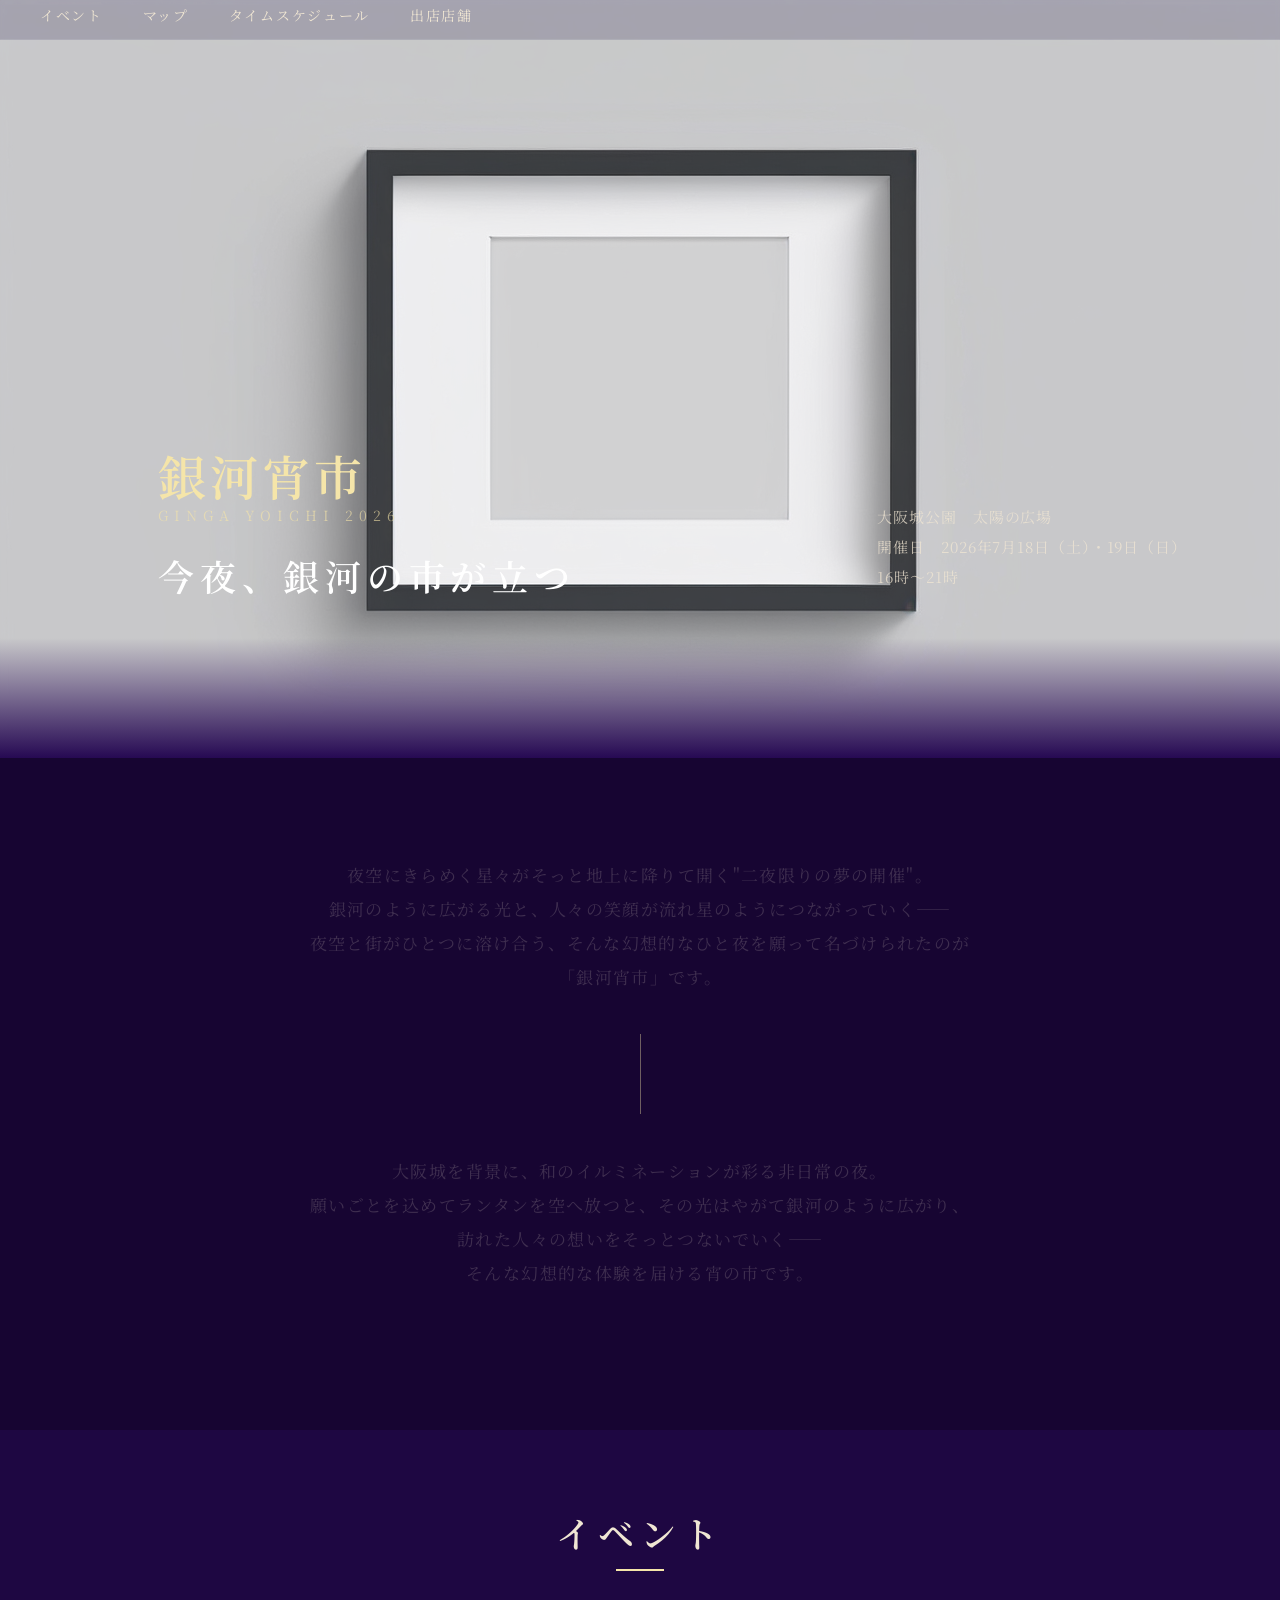
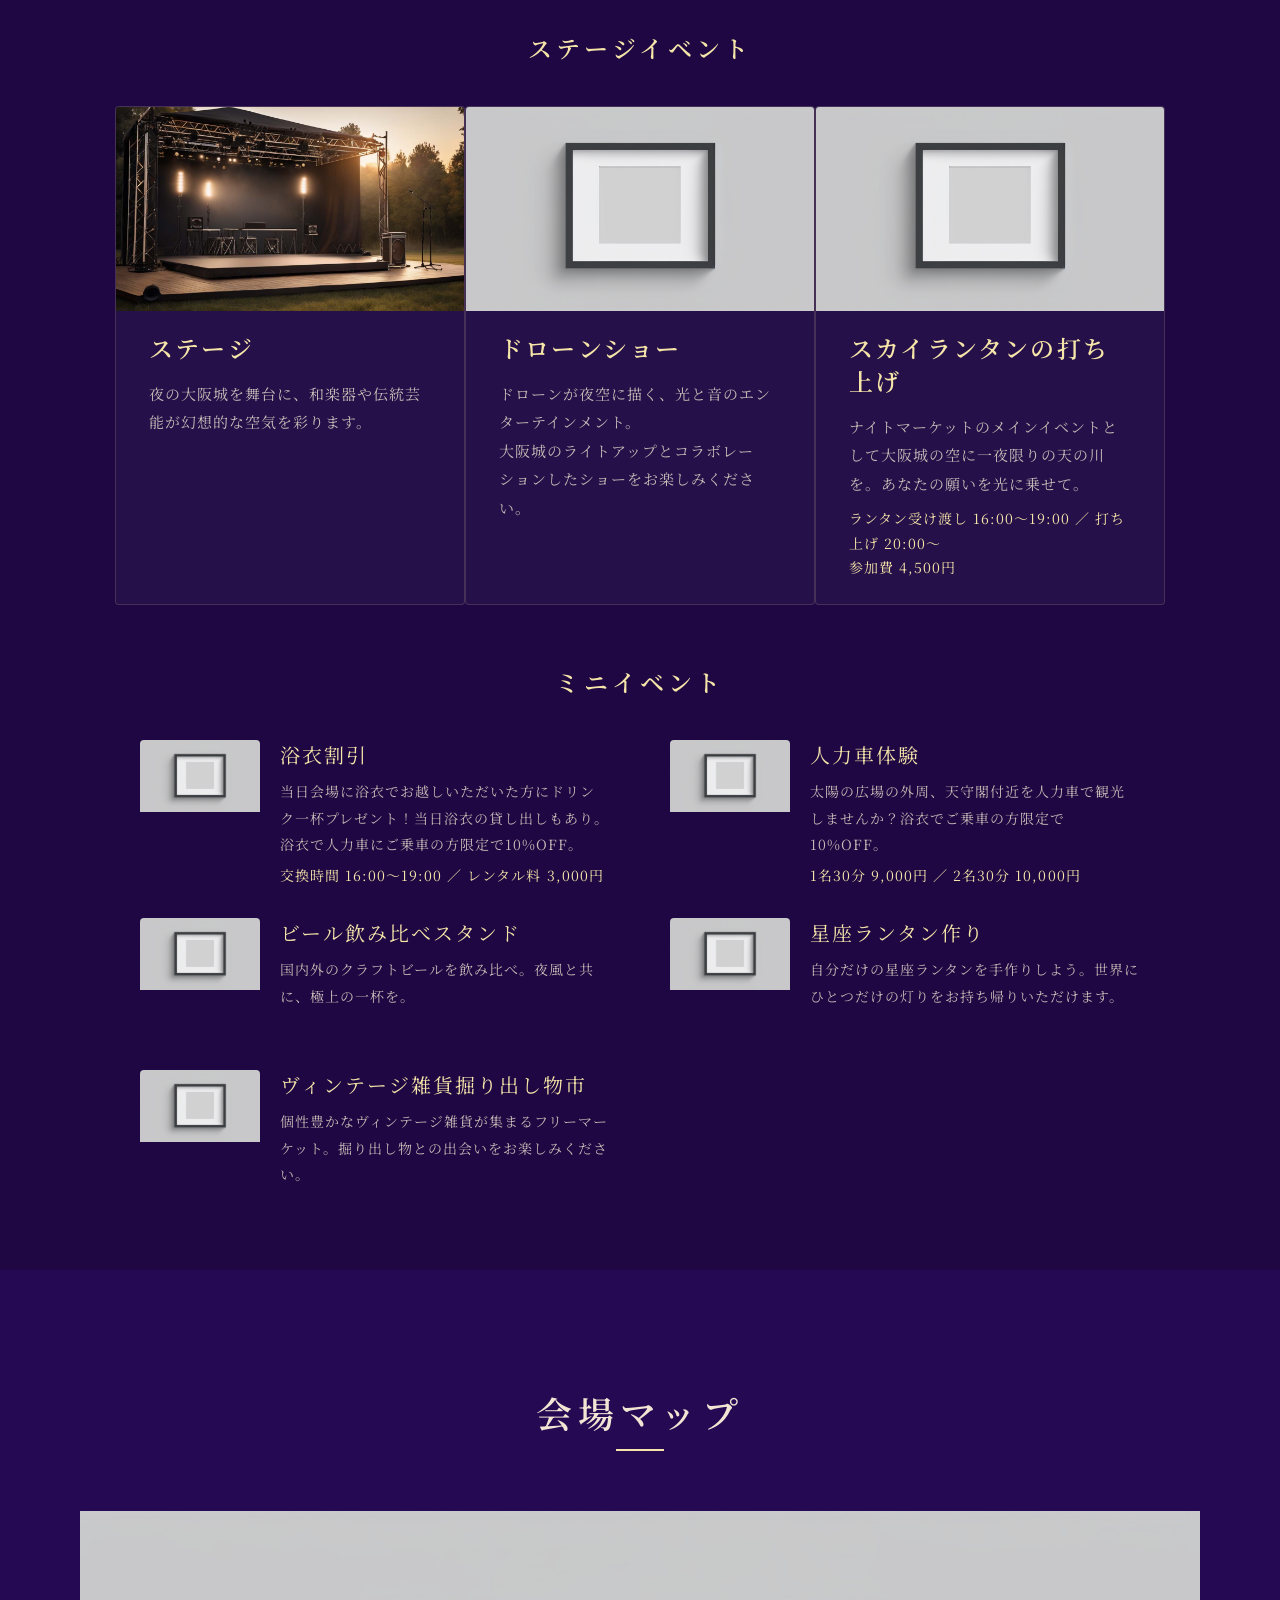
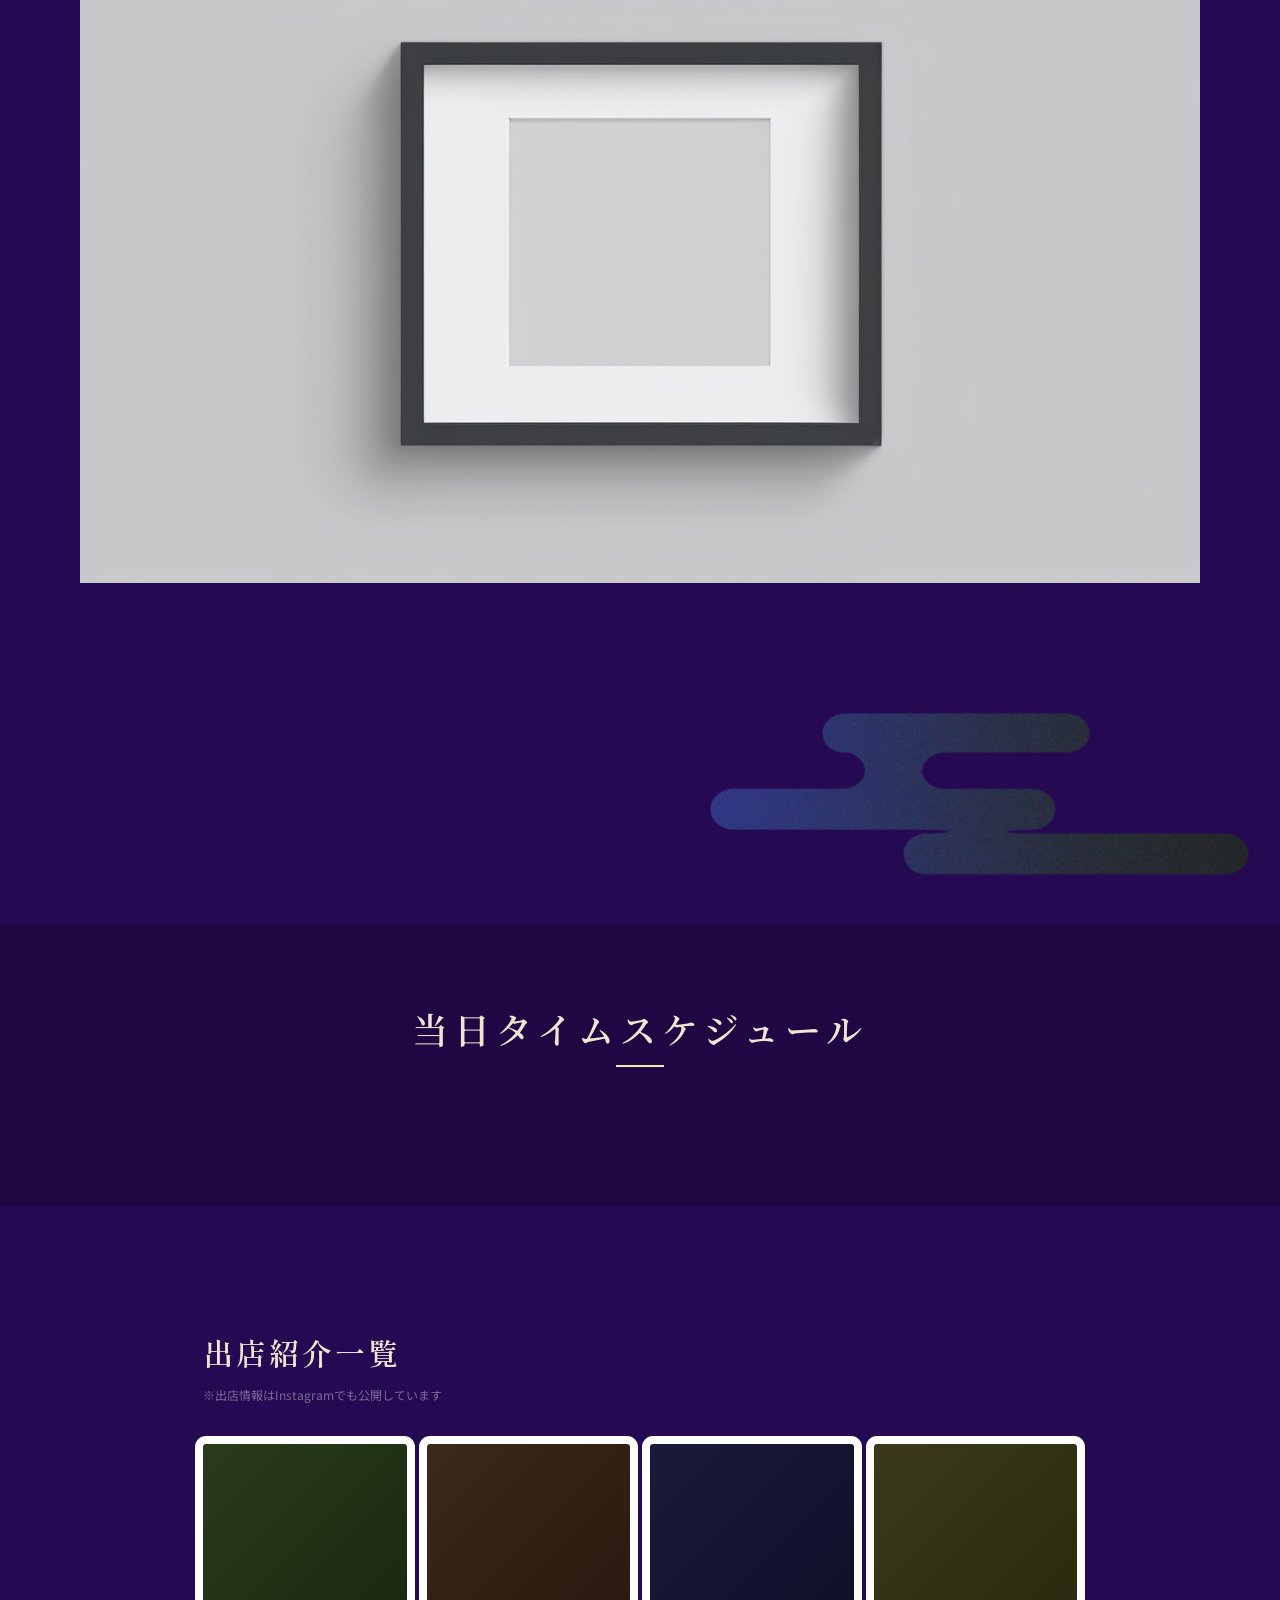
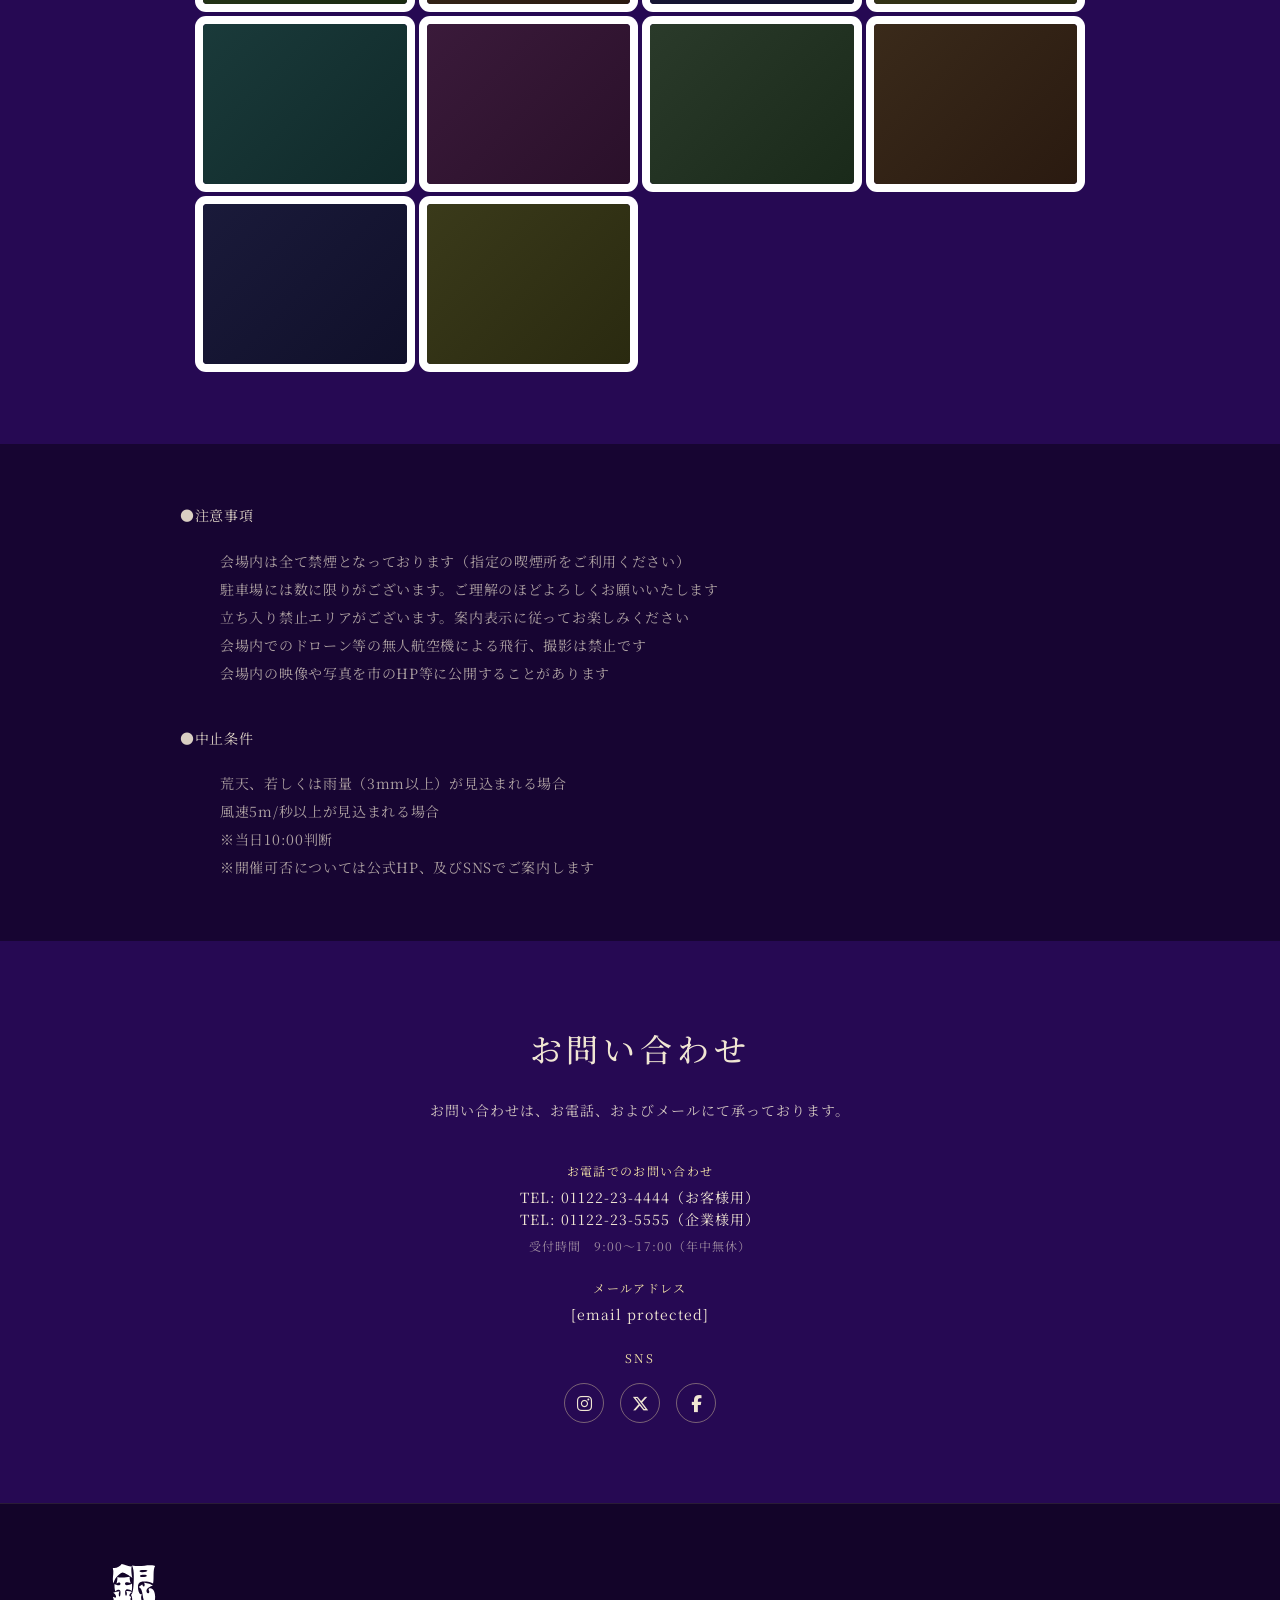
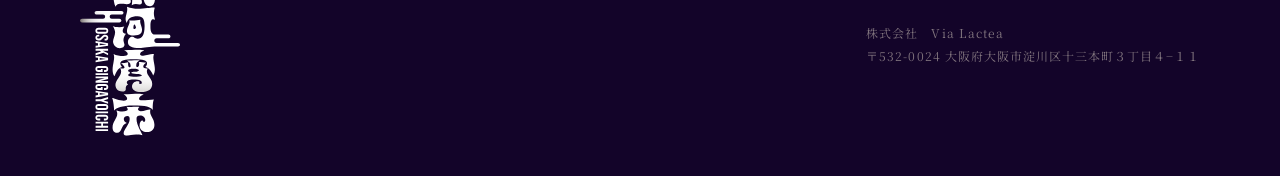
==== index.html @ 826a92a4 "first commit" ====
<!DOCTYPE html>
<html lang="ja">

<head>
  <meta charset="UTF-8">
  <meta name="viewport" content="width=device-width, initial-scale=1.0">
  <title>銀河宵市-OSAKA GINGAYOICHI-</title>

  <!-- OGP -->
  <meta property="og:title" content="銀河宵市-OSAKA GINGAYOICHI-">
  <meta property="og:type" content="website">
  <meta property="og:locale" content="ja_JP">

  <!-- Favicon -->
  <link rel="icon" href="TBD">

  <!-- Font Awesome -->
  <link rel="stylesheet" href="https://cdnjs.cloudflare.com/ajax/libs/font-awesome/6.5.0/css/all.min.css">

  <!-- Google Fonts -->
  <link rel="preconnect" href="https://fonts.googleapis.com">
  <link rel="preconnect" href="https://fonts.gstatic.com" crossorigin>
  <link
    href="https://fonts.googleapis.com/css2?family=Noto+Serif+JP:wght@400;500;600&family=Noto+Sans+JP:wght@400&family=Shippori+Mincho:wght@600&display=swap"
    rel="stylesheet">

  <link rel="stylesheet" href="style.css">
  <link rel="stylesheet" href="main.css">
  <script src="https://cdnjs.cloudflare.com/ajax/libs/gsap/3.12.5/gsap.min.js" defer></script>
  <script src="https://cdnjs.cloudflare.com/ajax/libs/gsap/3.12.5/ScrollTrigger.min.js" defer></script>
  <script src="script.js" defer></script>
</head>

<body>

  <!-- ======================================== -->
  <!-- Header -->
  <!-- ======================================== -->
  <header class="header" id="header">
    <nav class="header__nav">
      <ul class="header__nav-list">
        <li class="header__nav-item"><a href="#events" class="header__nav-link">イベント</a></li>
        <li class="header__nav-item"><a href="#map" class="header__nav-link">マップ</a></li>
        <li class="header__nav-item"><a href="#schedule" class="header__nav-link">タイムスケジュール</a></li>
        <li class="header__nav-item"><a href="#shops" class="header__nav-link">出店店舗</a></li>
      </ul>
    </nav>
  </header>

  <!-- ======================================== -->
  <!-- Hero -->
  <!-- ======================================== -->
  <section class="hero">
    <div class="hero__bg">
      <img src="img/no-image_img.png" alt="">
    </div>
    <div class="hero__stars" id="stars"></div>

    <div class="hero__text">
      <div class="hero__title-ja">銀河宵市</div>
      <div class="hero__title-en">GINGA YOICHI 2026</div>
      <p class="hero__catch text-heading">今夜、銀河の市が立つ</p>
    </div>

    <div class="hero__meta">
      <p>大阪城公園　太陽の広場</p>
      <p>開催日　2026年7月18日（土）・19日（日）</p>
      <p>16時〜21時</p>
    </div>

    <div class="hero__gradient"></div>
  </section>

  <!-- ======================================== -->
  <!-- About -->
  <!-- ======================================== -->
  <section class="about" id="about">
    <video class="about__video" autoplay muted loop playsinline>
      <source src="./gingayoichi.SDR.1080p.mp4" type="video/mp4">
    </video>
    <div class="about__overlay"></div>
    <div class="about__inner">
      <p class="about__text">
        <span class="about__line">夜空にきらめく星々がそっと地上に降りて開く"二夜限りの夢の開催"。</span>
        <span class="about__line">銀河のように広がる光と、人々の笑顔が流れ星のようにつながっていく――</span>
        <span class="about__line">夜空と街がひとつに溶け合う、そんな幻想的なひと夜を願って名づけられたのが</span>
        <span class="about__line">「銀河宵市」です。</span>
      </p>
      <span class="about__divider"></span>
      <p class="about__text">
        <span class="about__line">大阪城を背景に、和のイルミネーションが彩る非日常の夜。</span>
        <span class="about__line">願いごとを込めてランタンを空へ放つと、その光はやがて銀河のように広がり、</span>
        <span class="about__line">訪れた人々の想いをそっとつないでいく――</span>
        <span class="about__line">そんな幻想的な体験を届ける宵の市です。</span>
      </p>
    </div>
  </section>

  <!-- ======================================== -->
  <!-- Events -->
  <!-- ======================================== -->
  <section class="events" id="events">
    <div class="events__inner">
      <div class="section-header">
        <span class="section-header__title text-heading">イベント</span>
        <span class="section-header__bar"></span>
      </div>

      <p class="events__stage-label text-subheading">ステージイベント</p>
      <div class="events__stage-cards">

        <a href="event-detail.html" class="stage-card">
          <div class="stage-card__img stage-card__img--stage">
            <img src="img/stage.jpg" alt="">
          </div>
          <div class="stage-card__body">
            <p class="stage-card__title text-subheading">ステージ</p>
            <p class="stage-card__desc">夜の大阪城を舞台に、和楽器や伝統芸能が幻想的な空気を彩ります。</p>
          </div>
        </a>

        <a href="event-detail.html" class="stage-card">
          <div class="stage-card__img stage-card__img--drone">
            <img src="img/no-image_img.png" alt="">
          </div>
          <div class="stage-card__body">
            <p class="stage-card__title text-subheading">ドローンショー</p>
            <p class="stage-card__desc">ドローンが夜空に描く、光と音のエンターテインメント。<br>大阪城のライトアップとコラボレーションしたショーをお楽しみください。</p>
          </div>
        </a>

        <a href="event-detail.html" class="stage-card">
          <div class="stage-card__img stage-card__img--lantern">
            <img src="img/no-image_img.png" alt="">
          </div>
          <div class="stage-card__body">
            <p class="stage-card__title text-subheading">スカイランタンの打ち上げ</p>
            <p class="stage-card__desc">ナイトマーケットのメインイベントとして大阪城の空に一夜限りの天の川を。あなたの願いを光に乗せて。</p>
            <p class="stage-card__meta text-small">ランタン受け渡し 16:00〜19:00 ／ 打ち上げ 20:00〜<br>参加費 4,500円</p>
          </div>
        </a>

      </div>

      <p class="events__mini-label text-subheading">ミニイベント</p>
      <div class="events__mini-list">

        <a href="event-detail.html" class="mini-event">
          <div class="mini-event__img">
            <img src="img/no-image_img.png" alt="">
          </div>
          <div class="mini-event__body">
            <p class="mini-event__title">浴衣割引</p>
            <p class="mini-event__desc text-small">当日会場に浴衣でお越しいただいた方にドリンク一杯プレゼント！当日浴衣の貸し出しもあり。浴衣で人力車にご乗車の方限定で10%OFF。</p>
            <p class="mini-event__meta text-small">交換時間 16:00〜19:00 ／ レンタル料 3,000円</p>
          </div>
        </a>

        <a href="event-detail.html" class="mini-event">
          <div class="mini-event__img">
            <img src="img/no-image_img.png" alt="">
          </div>
          <div class="mini-event__body">
            <p class="mini-event__title">人力車体験</p>
            <p class="mini-event__desc text-small">太陽の広場の外周、天守閣付近を人力車で観光しませんか？浴衣でご乗車の方限定で10%OFF。</p>
            <p class="mini-event__meta text-small">1名30分 9,000円 ／ 2名30分 10,000円</p>
          </div>
        </a>

        <a href="event-detail.html" class="mini-event">
          <div class="mini-event__img">
            <img src="img/no-image_img.png" alt="">
          </div>
          <div class="mini-event__body">
            <p class="mini-event__title">ビール飲み比べスタンド</p>
            <p class="mini-event__desc text-small">国内外のクラフトビールを飲み比べ。夜風と共に、極上の一杯を。</p>
          </div>
        </a>

        <a href="event-detail.html" class="mini-event">
          <div class="mini-event__img">
            <img src="img/no-image_img.png" alt="">
          </div>
          <div class="mini-event__body">
            <p class="mini-event__title">星座ランタン作り</p>
            <p class="mini-event__desc text-small">自分だけの星座ランタンを手作りしよう。世界にひとつだけの灯りをお持ち帰りいただけます。</p>
          </div>
        </a>

        <a href="event-detail.html" class="mini-event">
          <div class="mini-event__img">
            <img src="img/no-image_img.png" alt="">
          </div>
          <div class="mini-event__body">
            <p class="mini-event__title">ヴィンテージ雑貨掘り出し物市</p>
            <p class="mini-event__desc text-small">個性豊かなヴィンテージ雑貨が集まるフリーマーケット。掘り出し物との出会いをお楽しみください。</p>
          </div>
        </a>

      </div>
    </div>
  </section>

  <!-- ======================================== -->
  <!-- Divider: before Map (slide from left) -->
  <!-- ======================================== -->
  <div class="section-divider section-divider--left" aria-hidden="true">
    <img src="svg/cloud.svg" alt="" class="section-divider__img">
  </div>

  <!-- ======================================== -->
  <!-- Map -->
  <!-- ======================================== -->
  <section class="map" id="map">
    <div class="map__inner">
      <div class="section-header">
        <span class="section-header__title text-heading">会場マップ</span>
        <span class="section-header__bar"></span>
      </div>
      <div class="map__img"></div>
      <img src="img/no-image_img.png" alt="">
    </div>
  </section>

  <!-- ======================================== -->
  <!-- Divider: before Schedule (slide from right) -->
  <!-- ======================================== -->
  <div class="section-divider section-divider--right" aria-hidden="true">
    <img src="svg/cloud2.svg" alt="" class="section-divider__img">
  </div>

  <!-- ======================================== -->
  <!-- Schedule -->
  <!-- ======================================== -->
  <section class="schedule" id="schedule">
    <div class="schedule__inner">
      <div class="section-header">
        <span class="section-header__title text-heading">当日タイムスケジュール</span>
        <span class="section-header__bar"></span>
      </div>
      <div class="schedule__img">
        <img src="svg/timescedule.svg" alt="">
      </div>
    </div>
  </section>

  <!-- ======================================== -->
  <!-- Divider: after Schedule (slide from left) -->
  <!-- ======================================== -->
  <div class="section-divider section-divider--left" aria-hidden="true">
    <img src="svg/cloud.svg" alt="" class="section-divider__img">
  </div>

  <!-- ======================================== -->
  <!-- Shops -->
  <!-- ======================================== -->
  <section class="shops" id="shops">
    <div class="shops__inner">
      <p class="shops__title">出店紹介一覧</p>
      <p class="shops__note text-caption">※出店情報はInstagramでも公開しています</p>

      <div class="shops__row">
        <div class="shop-item">
          <div class="shop-item__img shop-item__img--1"></div>
        </div>
        <div class="shop-item">
          <div class="shop-item__img shop-item__img--2"></div>
        </div>
        <div class="shop-item">
          <div class="shop-item__img shop-item__img--3"></div>
        </div>
        <div class="shop-item">
          <div class="shop-item__img shop-item__img--4"></div>
        </div>
      </div>
      <div class="shops__row">
        <div class="shop-item">
          <div class="shop-item__img shop-item__img--5"></div>
        </div>
        <div class="shop-item">
          <div class="shop-item__img shop-item__img--6"></div>
        </div>
        <div class="shop-item">
          <div class="shop-item__img shop-item__img--7"></div>
        </div>
        <div class="shop-item">
          <div class="shop-item__img shop-item__img--8"></div>
        </div>
      </div>
      <div class="shops__row shops__row--last">
        <div class="shop-item">
          <div class="shop-item__img shop-item__img--9"></div>
        </div>
        <div class="shop-item">
          <div class="shop-item__img shop-item__img--10"></div>
        </div>
        <div class="shop-item shop-item--empty"></div>
        <div class="shop-item shop-item--empty"></div>
      </div>
    </div>
  </section>

  <!-- ======================================== -->
  <!-- Notice -->
  <!-- ======================================== -->
  <section class="notice" id="notice">
    <div class="notice__inner">
      <div class="notice__block">
        <p class="notice__heading text-small">●注意事項</p>
        <ul class="notice__list">
          <li class="text-small">会場内は全て禁煙となっております（指定の喫煙所をご利用ください）</li>
          <li class="text-small">駐車場には数に限りがございます。ご理解のほどよろしくお願いいたします</li>
          <li class="text-small">立ち入り禁止エリアがございます。案内表示に従ってお楽しみください</li>
          <li class="text-small">会場内でのドローン等の無人航空機による飛行、撮影は禁止です</li>
          <li class="text-small">会場内の映像や写真を市のHP等に公開することがあります</li>
        </ul>
      </div>
      <div class="notice__block">
        <p class="notice__heading text-small">●中止条件</p>
        <ul class="notice__list">
          <li class="text-small">荒天、若しくは雨量（3mm以上）が見込まれる場合</li>
          <li class="text-small">風速5m/秒以上が見込まれる場合</li>
          <li class="text-small">※当日10:00判断</li>
          <li class="text-small">※開催可否については公式HP、及びSNSでご案内します</li>
        </ul>
      </div>
    </div>
  </section>

  <!-- ======================================== -->
  <!-- Contact -->
  <!-- ======================================== -->
  <section class="contact" id="contact">
    <div class="contact__inner">
      <p class="contact__title">お問い合わせ</p>
      <p class="contact__subtitle text-small">お問い合わせは、お電話、およびメールにて承っております。</p>

      <div class="contact__block">
        <span class="contact__label text-caption">お電話でのお問い合わせ</span>
        <p class="contact__value text-small">TEL: 01122-23-4444（お客様用）<br>TEL: 01122-23-5555（企業様用）</p>
        <p class="contact__note text-caption">受付時間　9:00〜17:00（年中無休）</p>
      </div>

      <div class="contact__block">
        <span class="contact__label text-caption">メールアドレス</span>
        <p class="contact__value text-small"><a href="/cdn-cgi/l/email-protection" class="__cf_email__" data-cfemail="3d54535b527d5a54535a5c4452545e555413574d">[email&#160;protected]</a></p>
      </div>

      <span class="contact__sns-label text-caption">SNS</span>
      <div class="contact__sns-icons">
        <a href="#" class="contact__sns-btn" aria-label="Instagram">
          <i class="fa-brands fa-instagram"></i>
        </a>
        <a href="#" class="contact__sns-btn" aria-label="X">
          <i class="fa-brands fa-x-twitter"></i>
        </a>
        <a href="#" class="contact__sns-btn" aria-label="Fasebook">
          <i class="fa-brands fa-facebook-f"></i>
        </a>
      </div>
    </div>
  </section>

  <!-- ======================================== -->
  <!-- Footer -->
  <!-- ======================================== -->
  <footer class="footer">
    <div class="footer__inner">
      <div class="footer__logo">
        <img src="svg/logo.svg" alt="銀河宵市">
      </div>
      <div class="footer__info">
        <p class="footer__address text-caption">株式会社　Via Lactea<br>〒532-0024 大阪府大阪市淀川区十三本町３丁目４−１１</p>
        <p class="footer_
---- style.css ----
/* ======================================== */
/* Reset */
/* ======================================== */

html {
  box-sizing: border-box;
}

*,
::before,
::after {
  box-sizing: inherit;
}


body,
h1,
h2,
h3,
p,
ul,
li,
dl,
dt,
dd {
  margin: 0;
}

ul {
  list-style: none;
}

a {
  text-decoration: none;
  color: inherit;
}

button {
  border: none;
  padding: 0;
  background: none;
  cursor: pointer;
  font-family: inherit;
  font-size: inherit;
}

img {
  max-width: 100%;
  height: auto;
  display: block;
}


/* ======================================== */
/* Variables */
/* ======================================== */

:root {
  /* フォントサイズ */
  --fs-hero: 36px;
  --fs-heading: 36px;
  --fs-subheading: 24px;
  --fs-body: 17px;
  --fs-small: 14px;
  --fs-caption: 12px;

  /* カラー */
  --color-primary: #260953;
  --color-secondary: #1A1040;
  --color-accent: #F5E5A9;
  --color-bg: #260953;
  --color-text: #F0E6D3;
  --color-surface-dark: #00000033;
  --color-surface-darker: #00000066;
  --color-surface-darkest: #00000080;
  --color-nav-bg: #1A104033;
  --color-card-bg: #ffffff0a;
  --color-gold-border: #F5E5A926;

  /* inner */
  --inner-max-width: 1200px;
  --inner-padding-pc: 40px;
  --inner-padding-sp: 20px;

  /* header */
  --header-height: 40px;

  /* z-index */
  --z-header: 100;
}


/* ======================================== */
/* Typography */
/* ======================================== */

.text-hero {
  font-size: var(--fs-hero);
  line-height: 1.2;
  font-weight: 700;
}

.text-heading {
  font-size: var(--fs-heading);
  line-height: 1.3;
  font-weight: 600;
}

.text-subheading {
  font-size: var(--fs-subheading);
  line-height: 1.45;
  font-weight: 600;
}

.text-small {
  font-size: var(--fs-small);
  line-height: 1.6;
  font-weight: 400;
}

.text-caption {
  font-size: var(--fs-caption);
  line-height: 1.5;
  font-weight: 400;
}


/* ======================================== */
/* Base */
/* ======================================== */

html {
  scroll-behavior: smooth;
}

body {
  font-size: var(--fs-body);
  line-height: 1.7;
  font-weight: 400;
  font-family: 'Noto Serif JP', serif;
  line-break: strict;
  background: var(--color-bg);
  color: var(--color-text);
  overflow-x: hidden;
}

[id] {
  scroll-margin-top: 80px;
}

.is-noimage::after {
  content: "NO IMAGE";
  position: absolute;
  inset: 0;
  display: flex;
  align-items: center;
  justify-content: center;
  font-size: var(--fs-caption);
  color: #F0E6D34d;
  letter-spacing: 2px;
}


/* ======================================== */
/* Section Common */
/* ======================================== */

/* セクションヘッダー */
.section-header {
  text-align: center;
  margin-bottom: 60px;
}

.section-header__title {
  display: block;
  color: var(--color-text);
  letter-spacing: 5.76px;
  margin-bottom: 12px;
}

.section-header__bar {
  display: block;
  width: 48px;
  height: 2px;
  background: var(--color-accent);
  margin-right: auto;
  margin-left: auto;
}


/* ======================================== */
/* Header */
/* ======================================== */

.header {
  position: fixed;
  top: 0;
  left: 0;
  right: 0;
  height: var(--header-height);
  background: var(--color-nav-bg);
  border-bottom: 1px solid #ffffff1a;
  backdrop-filter: blur(2px);
  z-index: var(--z-header);
}

/* ナビ */
.header__nav-list {
  display: flex;
  gap: 40px;
}

.header__nav-link {
  color: var(--color-text);
  font-size: var(--fs-small);
  letter-spacing: 1.68px;
  transition: opacity 0.2s;
}

.header__nav-link:hover {
  opacity: 0.7;
}


/* ======================================== */
/* Footer */
/* ======================================== */

.footer {
  background: var(--color-surface-darkest);
  border-top: 1px solid #F5E5A91a;
  padding-top: 60px;
  padding-bottom: 40px;
}

.footer__inner {
  max-width: 1200px;
  margin-right: auto;
  margin-left: auto;
  padding-left: 40px;
  padding-right: 40px;
  display: flex;
  align-items: center;
  justify-content: space-between;
}

.footer__logo {
  width: 100px;
  height: auto;
  flex-shrink: 0;
}

.footer__info {
  margin-left: auto;
  text-align: left;
  margin-block: auto;
}

.footer__address {
  color: #F0E6D380;
  letter-spacing: 1.02px;
  line-height: 23.4px;
  margin-bottom: 12px;
}

.footer__copy {
  color: #F0E6D34d;
  letter-spacing: 0.96px;
}


/* ======================================== */
/* Responsive */
/* ======================================== */

@media (max-width: 768px) {
  .header__inner {
    padding-left: var(--inner-padding-sp);
    padding-right: var(--inner-padding-sp);
  }

  .header__nav-list {
    gap: 20px;
  }

  .header__nav-link {
    font-size: 11px;
    letter-spacing: 0.5px;
  }

  .section-header {
    margin-bottom: 40px;
  }

  .footer__inner {
    flex-direction: column;
    gap: 24px;
    padding-left: var(--inner-padding-sp);
    padding-right: var(--inner-padding-sp);
  }

  .footer__nav-wrap {
    margin-top: 0;
  }

  .footer__nav {
    flex-wrap: wrap;
    gap: 16px;
  }

  .footer__info {
    margin-left: 0;
    margin-top: 0;
  }
}
---- main.css ----
/* ======================================== */
/* Hero */
/* ======================================== */

.hero {
  position: relative;
  height: 758px;
  overflow: hidden;
  display: flex;
  align-items: flex-end;
}

.hero__bg {
  position: absolute;
  inset: 0;
  background: linear-gradient(180deg, #0a0520 0%, #1a0a40 40%, #260953 80%);
}

.hero__bg img{
  width: 100%;
  object-fit: cover;
}

.hero__stars {
  position: absolute;
  inset: 0;
  overflow: hidden;
}

.hero__text {
  position: absolute;
  bottom: 158px;
  left: 158px;
}

.hero__title-ja {
  font-size: 48px;
  color: var(--color-accent);
  font-weight: 600;
  letter-spacing: 4px;
  line-height: 1;
  margin-bottom: 4px;
}

.hero__title-en {
  font-size: var(--fs-small);
  color: #F5E5A999;
  letter-spacing: 6px;
  margin-bottom: 24px;
}

.hero__catch {
  color: white;
  letter-spacing: 5.76px;
  line-height: 48px;
}

.hero__meta {
  position: absolute;
  bottom: 166px;
  right: 93px;
  text-align: left;
}

.hero__meta p {
  color: #F0E6D3bf;
  font-size: 15px;
  letter-spacing: 0.9px;
  line-height: 30px;
}

.hero__gradient {
  position: absolute;
  bottom: 0;
  left: 0;
  right: 0;
  height: 120px;
  background: linear-gradient(transparent, #260953);
}


/* ======================================== */
/* About */
/* ======================================== */

.about {
  position: relative;
  overflow: hidden;
  padding-top: 100px;
  padding-bottom: 100px;
}

.about__video {
  position: absolute;
  top: 0;
  left: 0;
  width: 100%;
  height: 100%;
  object-fit: cover;
  z-index: 1;
}

.about__overlay {
  position: absolute;
  top: 0;
  left: 0;
  width: 100%;
  height: 100%;
  background: #00000066;
  z-index: 2;
}

.about__inner {
  position: relative;
  z-index: 3;
  max-width: var(--inner-max-width);
  margin-right: auto;
  margin-left: auto;
  padding-left: 163px;
  padding-right: 163px;
}

.about__text {
  display: block;
  text-align: center;
  font-size: 17px;
  color: #F0E6D3e6;
  line-height: 34px;
  letter-spacing: 1.36px;
  margin-bottom: 40px;
}

.about__line {
  display: block;
  opacity: 0.2;
}

.about__divider {
  display: block;
  width: 1px;
  height: 80px;
  background: #F5E5A966;
  margin-right: auto;
  margin-left: auto;
  margin-bottom: 40px;
}


/* ======================================== */
/* Events */
/* ======================================== */

.events {
  background: var(--color-surface-dark);
}

.events__inner {
  max-width: var(--inner-max-width);
  margin-right: auto;
  margin-left: auto;
  padding-top: 80px;
  padding-bottom: 80px;
  padding-left: var(--inner-padding-pc);
  padding-right: var(--inner-padding-pc);
}

/* ステージラベル */
.events__stage-label {
  text-align: center;
  color: var(--color-accent);
  letter-spacing: 4.2px;
  margin-bottom: 40px;
}

/* ステージカード */
.events__stage-cards {
  display: grid;
  grid-template-columns: repeat(3, 350px);
  justify-content: center;
  margin-bottom: 60px;
}

/* stage-card */
.stage-card {
  background: var(--color-card-bg);
  border: 1px solid var(--color-gold-border);
  border-radius: 4px;
  overflow: hidden;
}

.stage-card__img {
  width: 100%;
  height: 200px;
  display: flex;
  align-items: center;
  justify-content: center;
}

.stage-card__img--stage   { background: linear-gradient(135deg, #1a0a40, #3a1060); }
.stage-card__img--drone   { background: linear-gradient(135deg, #0a1a30, #1a2a50); }
.stage-card__img--lantern { background: linear-gradient(135deg, #1a1020, #2a1a40); }

.stage-card__body {
  padding-top: 24px;
  padding-bottom: 24px;
  padding-left: 33px;
  padding-right: 33px;
}

.stage-card__title {
  color: var(--color-accent);
  letter-spacing: 2.2px;
  line-height: 33px;
  margin-bottom: 16px;
}

.stage-card__desc {
  font-size: 15px;
  color: #F0E6D3cc;
  letter-spacing: 1.02px;
  line-height: 28.5px;
}

.stage-card__meta {
  color: var(--color-accent);
  letter-spacing: 1.02px;
  line-height: 24.7px;
  margin-top: 8px;
}

/* ミニイベントラベル */
.events__mini-label {
  text-align: center;
  color: var(--color-accent);
  letter-spacing: 4.2px;
  margin-top: 60px;
  margin-bottom: 40px;
}

/* ミニイベント */
.events__mini-list {
  display: grid;
  grid-template-columns: 1fr 1fr;
  gap: 32px 60px;
  max-width: 1000px;
  margin-right: auto;
  margin-left: auto;
}

.mini-event {
  display: grid;
  grid-template-columns: 120px 1fr;
  gap: 0 20px;
  align-items: start;
}

.mini-event__img {
  width: 120px;
  height: 120px;
  border-radius: 4px;
  overflow: hidden;
  flex-shrink: 0;
}

.mini-event__img--yukata  { background: linear-gradient(135deg, #2a1a50, #1a0a30); }
.mini-event__img--rickshaw { background: linear-gradient(135deg, #1a2a40, #0a1a30); }
.mini-event__img--beer    { background: linear-gradient(135deg, #2a1530, #1a0a20); }
.mini-event__img--craft   { background: linear-gradient(135deg, #0a1a2a, #1a2a3a); }
.mini-event__img--vintage { background: linear-gradient(135deg, #2a1a10, #1a0a00); }

.mini-event__title {
  font-size: 20px;
  color: var(--color-accent);
  letter-spacing: 2px;
  line-height: 30px;
  margin-bottom: 8px;
}

.mini-event__desc {
  color: #F0E6D3cc;
  letter-spacing: 1.02px;
  line-height: 26.6px;
}

.mini-event__meta {
  color: var(--color-accent);
  letter-spacing: 1.02px;
  margin-top: 6px;
}


/* ======================================== */
/* Map */
/* ======================================== */

.map {
  padding-top: 80px;
  padding-bottom: 80px;
}

.map__inner {
  max-width: var(--inner-max-width);
  margin-right: auto;
  margin-left: auto;
  padding-left: var(--inner-padding-pc);
  padding-right: var(--inner-padding-pc);
}

.map__img img {
  width: 100%;
  object-fit: cover;
}

/* ======================================== */
/* Schedule */
/* ======================================== */

.schedule {
  background: var(--color-surface-dark);
  padding-top: 80px;
  padding-bottom: 80px;
}

.schedule__inner {
  max-width: var(--inner-max-width);
  margin-right: auto;
  margin-left: auto;
  padding-left: var(--inner-padding-pc);
  padding-right: var(--inner-padding-pc);
}

.schedule__img img {
  width: 100%;
  object-fit: cover;
}


/* ======================================== */
/* Shops */
/* ======================================== */

.shops {
  padding-top: 80px;
  padding-bottom: 80px;
}

.shops__inner {
  max-width: var(--inner-max-width);
  margin-right: auto;
  margin-left: auto;
  padding-left: 163px;
  padding-right: 163px;
}

.shops__title {
  font-size: 30px;
  font-weight: 600;
  font-family: 'Shippori Mincho', serif;
  letter-spacing: 3px;
  margin-bottom: 8px;
  text-align: left;
}

.shops__note {
  color: #ffffff66;
  font-family: 'Noto Sans JP', sans-serif;
  margin-bottom: 40px;
}

.shops__row {
  display: grid;
  grid-template-columns: repeat(4, 1fr);
  gap: 20px;
  margin-bottom: 20px;
}

.shops__row--last {
  margin-bottom: 0;
}

.shop-item {
  border-radius: 4px;
  overflow: hidden;
  box-shadow: 0 0 0 8px white;
}

.shop-item--empty {
  box-shadow: none;
  background: transparent;
}

.shop-item__img {
  width: 100%;
  height: 160px;
  display: flex;
  align-items: center;
  justify-content: center;
}

.shop-item__img--1  { background: linear-gradient(135deg, #2a3a1a, #1a2a10); }
.shop-item__img--2  { background: linear-gradient(135deg, #3a2a1a, #2a1a10); }
.shop-item__img--3  { background: linear-gradient(135deg, #1a1a3a, #10102a); }
.shop-item__img--4  { background: linear-gradient(135deg, #3a3a1a, #2a2a10); }
.shop-item__img--5  { background: linear-gradient(135deg, #1a3a3a, #102a2a); }
.shop-item__img--6  { background: linear-gradient(135deg, #3a1a3a, #2a102a); }
.shop-item__img--7  { background: linear-gradient(135deg, #2a3a2a, #1a2a1a); }
.shop-item__img--8  { background: linear-gradient(135deg, #3a2a1a, #2a1a10); }
.shop-item__img--9  { background: linear-gradient(135deg, #1a1a3a, #10102a); }
.shop-item__img--10 { background: linear-gradient(135deg, #3a3a1a, #2a2a10); }


/* ======================================== */
/* Notice */
/* ======================================== */

.notice {
  background: var(--color-surface-darker);
  padding-top: 60px;
  padding-bottom: 60px;
}

.notice__inner {
  max-width: 1000px;
  margin-right: auto;
  margin-left: auto;
  padding-left: 40px;
  padding-right: 40px;
}

.notice__block {
  margin-bottom: 40px;
}

.notice__block:last-child {
  margin-bottom: 0;
}

.notice__heading {
  color: #F0E6D3e6;
  letter-spacing: 0.7px;
  margin-bottom: 20px;
}

.notice__list li {
  color: #F0E6D3b3;
  letter-spacing: 0.7px;
  line-height: 28px;
}


/* ======================================== */
/* Contact */
/* ======================================== */

.contact {
  padding-top: 80px;
  padding-bottom: 80px;
}

.contact__inner {
  max-width: 600px;
  margin-right: auto;
  margin-left: auto;
  padding-left: 40px;
  padding-right: 40px;
  text-align: center;
}

.contact__title {
  font-size: 32px;
  font-weight: 500;
  color: var(--color-text);
  letter-spacing: 4.8px;
  margin-bottom: 24px;
}

.contact__subtitle {
  color: #F0E6D3d9;
  letter-spacing: 1.02px;
  margin-bottom: 40px;
}

.contact__block {
  margin-bottom: 24px;
}

.contact__label {
  color: var(--color-accent);
  letter-spacing: 1.3px;
  display: block;
  margin-bottom: 6px;
}

.contact__value {
  color: var(--color-text);
  letter-spacing: 1.02px;
  line-height: 22.5px;
}

.contact__note {
  color: #F0E6D399;
  letter-spacing: 1.02px;
  margin-top: 6px;
}

.contact__sns-label {
  color: var(--color-accent);
  letter-spacing: 1.95px;
  display: block;
  margin-bottom: 16px;
}

.contact__sns-icons {
  display: flex;
  gap: 16px;
  justify-content: center;
}

.contact__sns-btn {
  width: 40px;
  height: 40px;
  border-radius: 50%;
  border: 1px solid #F5E5A966;
  display: flex;
  align-items: center;
  justify-content: center;
  transition: opacity 0.2s;
}

.contact__sns-btn:hover {
  opacity: 0.7;
}


/* ======================================== */
/* Section Divider (cloud SVG slide-in) */
/* ======================================== */

.section-divider {
  overflow: hidden;
  line-height: 0;
  pointer-events: none;
  padding-top: 20px;
  padding-bottom: 20px;
}

.section-divider__img {
  display: block;
  width: 60%;
  max-width: 600px;
  height: auto;
}

.section-divider--left .section-divider__img {
  margin-left: 0;
  transform: translateX(-120%);
}

.section-divider--right .section-divider__img {
  margin-left: auto;
  margin-right: 0;
  transform: translateX(120%);
}

.section-divider--left.is-visible .section-divider__img,
.section-divider--right.is-visible .section-divider__img {
  transform: translateX(0);
  transition: transform 0.9s cubic-bezier(0.25, 0.46, 0.45, 0.94);
}


/* ======================================== */
/* Fade-in animation */
/* ======================================== */

.js-fadein {
  opacity: 0;
  transform: translateY(20px);
  transition: opacity 0.6s ease, transform 0.6s ease;
}

.js-fadein.is-visible {
  opacity: 1;
  transform: translateY(0);
}


/* ======================================== */
/* Responsive */
/* ======================================== */

@media (max-width: 768px) {
  /* Hero */
  .hero {
    height: 100svh;
    min-height: 600px;
  }

  .hero__text {
    bottom: 120px;
    left: var(--inner-padding-sp);
  }

  .hero__title-ja {
    font-size: 32px;
  }

  .hero__catch {
    font-size: 22px;
    letter-spacing: 3px;
  }

  .hero__meta {
    bottom: 60px;
    right: var(--inner-padding-sp);
    left: var(--inner-padding-sp);
  }

  .hero__castle {
    width: 100%;
    bottom: 60px;
  }

  .hero__lanterns {
    width: 100%;
  }

  /* About */
  .about__inner {
    padding-left: var(--inner-padding-sp);
    padding-right: var(--inner-padding-sp);
  }

  .about__text {
    font-size: 14px;
    line-height: 28px;
  }

  /* Events */
  .events__inner {
    padding-left: var(--inner-padding-sp);
    padding-right: var(--inner-padding-sp);
  }

  .events__stage-cards {
    grid-template-columns: 1fr;
    gap: 16px;
  }

  .events__mini-list {
    grid-template-columns: 1fr;
    gap: 24px;
  }

  /* Map */
  .map__inner {
    padding-left: var(--inner-padding-sp);
    padding-right: var(--inner-padding-sp);
  }

  .map__visual {
    height: 300px;
  }

  .map__legend {
    gap: 12px;
    overflow-x: auto;
  }

  /* Schedule */
  .schedule__inner {
    padding-left: var(--inner-padding-sp);
    padding-right: var(--inner-padding-sp);
  }

  .schedule__grid {
    grid-template-columns: 1fr;
    padding-left: 16px;
    padding-right: 16px;
  }

  /* Shops */
  .shops__inner {
    padding-left: var(--inner-padding-sp);
    padding-right: var(--inner-padding-sp);
  }

  .shops__row {
    grid-template-columns: repeat(2, 1fr);
  }

  .shop-item--empty {
    display: none;
  }

  /* Notice */
  .notice__inner {
    padding-left: var(--inner-padding-sp);
    padding-right: var(--inner-padding-sp);
  }

  /* Contact */
  .contact__inner {
    padding-left: var(--inner-padding-sp);
    padding-right: var(--inner-padding-sp);
  }
}

/* ======================================== */
/* 別ページ　Event Detail */
/* ======================================== */

/* event-hero */
.event-hero {
  padding-top: var(--header-height);
}

.event-hero__img-wrap {
  position: relative;
  width: 100%;
  aspect-ratio: 16 / 7;
  overflow: hidden;
}

.event-hero__img {
  width: 100%;
  height: 100%;
  object-fit: cover;
}

.event-hero__img-overlay {
  position: absolute;
  top: 0;
  left: 0;
  width: 100%;
  height: 100%;
  background: linear-gradient(to bottom, #00000000 50%, #260953cc 100%);
}

.event-hero__body {
  background: var(--color-primary);
  padding-top: 48px;
  padding-bottom: 64px;
  border-bottom: 1px solid var(--color-gold-border);
}

.event-hero__inner {
  max-width: var(--inner-max-width);
  margin-right: auto;
  margin-left: auto;
  padding-left: var(--inner-padding-pc);
  padding-right: var(--inner-padding-pc);
}

.event-hero__category {
  display: inline-block;
  color: var(--color-accent);
  letter-spacing: 2px;
  margin-bottom: 16px;
}

.event-hero__title {
  color: var(--color-text);
  letter-spacing: 4px;
}

/* event-overview */
.event-overview {
  padding-top: 80px;
  padding-bottom: 80px;
}

.event-overview__inner {
  max-width: var(--inner-max-width);
  margin-right: auto;
  margin-left: auto;
  padding-left: var(--inner-padding-pc);
  padding-right: var(--inner-padding-pc);
  display: flex;
  gap: 80px;
  align-items: center;
}

.event-overview__desc {
  flex: 1;
  color: #F0E6D3cc;
  line-height: 2;
  letter-spacing: 1.2px;
}

.event-overview__meta {
  flex-shrink: 0;
  width: 320px;
  border: 1px solid var(--color-gold-border);
  padding-top: 32px;
  padding-bottom: 32px;
  padding-left: 32px;
  padding-right: 32px;
}

.event-overview__meta-row {
  display: flex;
  gap: 24px;
  padding-top: 16px;
  padding-bottom: 16px;
  border-bottom: 1px solid var(--color-gold-border);
}

.event-overview__meta-row:first-child {
  padding-top: 0;
}

.event-overview__meta-row:last-child {
  padding-bottom: 0;
  border-bottom: none;
}

.event-overview__meta-label {
  color: var(--color-accent);
  letter-spacing: 1px;
  white-space: nowrap;
}

.event-overview__meta-value {
  color: var(--color-text);
  letter-spacing: 0.8px;
}

/* event-flow */
.event-flow {
  padding-top: 80px;
  padding-bottom: 80px;
  background: var(--color-surface-dark);
}

.event-flow__inner {
  max-width: var(--inner-max-width);
  margin-right: auto;
  margin-left: auto;
  padding-left: var(--inner-padding-pc);
  padding-right: var(--inner-padding-pc);
}

.event-flow__list {
  display: flex;
  flex-direction: column;
  gap: 0;
}

.event-flow__item {
  display: flex;
  gap: 40px;
  padding-top: 40px;
  padding-bottom: 40px;
  border-bottom: 1px solid var(--color-gold-border);
  position: relative;
}

.event-flow__item:first-child {
  border-top: 1px solid var(--color-gold-border);
}

.event-flow__step {
  flex-shrink: 0;
  width: 48px;
  display: flex;
  align-items: flex-start;
  padding-top: 4px;
}

.event-flow__step-num {
  color: var(--color-accent);
  letter-spacing: 2px;
  font-family: 'Shippori Mincho', serif;
}

.event-flow__body {
  flex: 1;
}

.event-flow__time {
  color: var(--color-accent);
  letter-spacing: 1.5px;
  margin-bottom: 8px;
}

.event-flow__name {
  color: var(--color-text);
  margin-bottom: 12px;
}

.event-flow__desc {
  color: #F0E6D3b3;
  letter-spacing: 0.8px;
}

/* event-gallery */
.event-gallery {
  padding-top: 80px;
  padding-bottom: 80px;
}

.event-gallery__inner {
  max-width: var(--inner-max-width);
  margin-right: auto;
  margin-left: auto;
  padding-left: var(--inner-padding-pc);
  padding-right: var(--inner-padding-pc);
}

.event-gallery__grid {
  display: grid;
  grid-template-columns: repeat(4, 1fr);
  gap: 12px;
}

.event-gallery__img {
  width: 100%;
  aspect-ratio: 3 / 4;
  object-fit: cover;
}

/* event-cta */
.event-cta {
  padding-top: 60px;
  padding-bottom: 80px;
  text-align: center;
}

.event-cta__inner {
  max-width: var(--inner-max-width);
  margin-right: auto;
  margin-left: auto;
  padding-left: var(--inner-padding-pc);
  padding-right: var(--inner-padding-pc);
}

.event-cta__btn {
  display: inline-block;
  color: var(--color-accent);
  letter-spacing: 2px;
  border-bottom: 1px solid var(--color-accent);
  padding-bottom: 4px;
  transition: opacity 0.2s;
}

.event-cta__btn:hover {
  opacity: 0.6;
}


/* ======================================== */
/* Responsive - Event Detail */
/* ======================================== */

@media (max-width: 768px) {
  .event-hero__img-wrap {
    aspect-ratio: 4 / 3;
  }

  .event-hero__body {
    padding-top: 32px;
    padding-bottom: 40px;
  }

  .event-overview__inner {
    flex-direction: column;
    gap: 40px;
  }

  .event-overview__meta {
    width: 100%;
  }

  .event-flow__item {
    gap: 24px;
  }

  .event-gallery__grid {
    grid-template-columns: repeat(2, 1fr);
  }
}
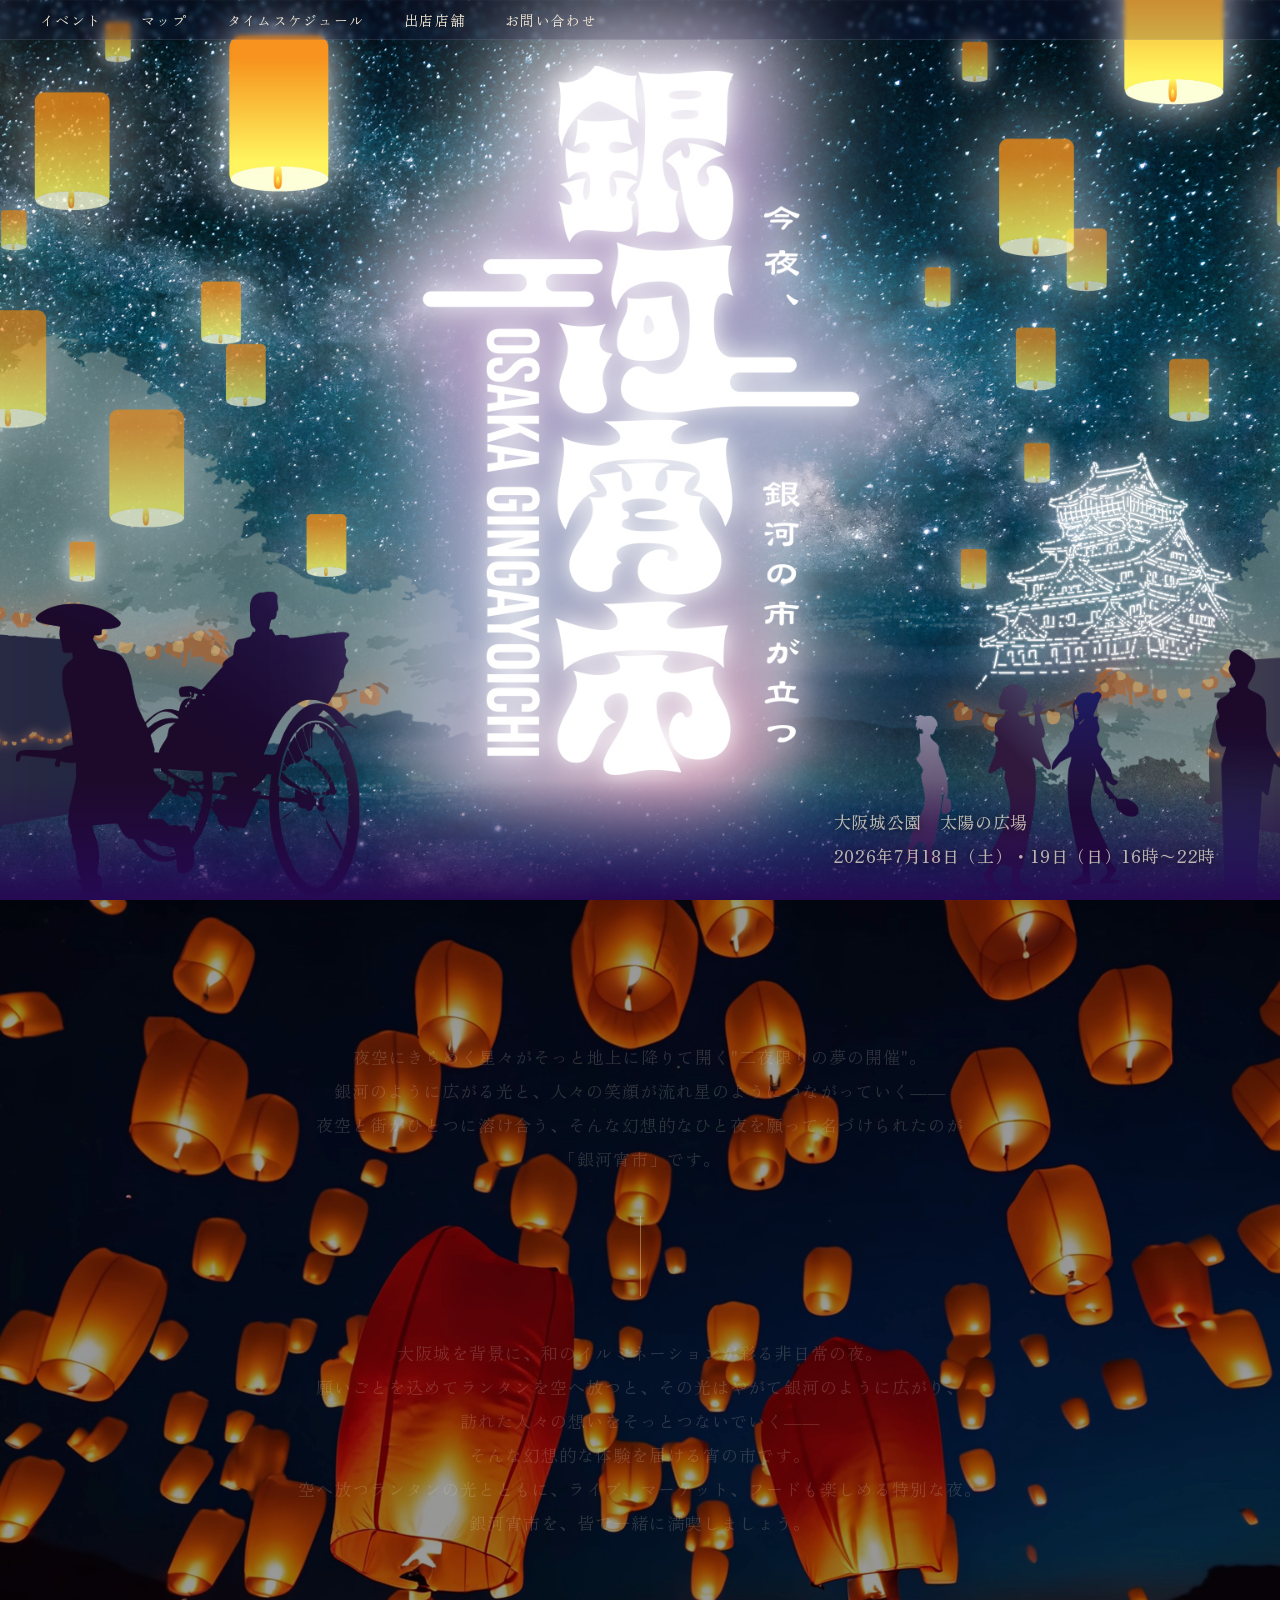
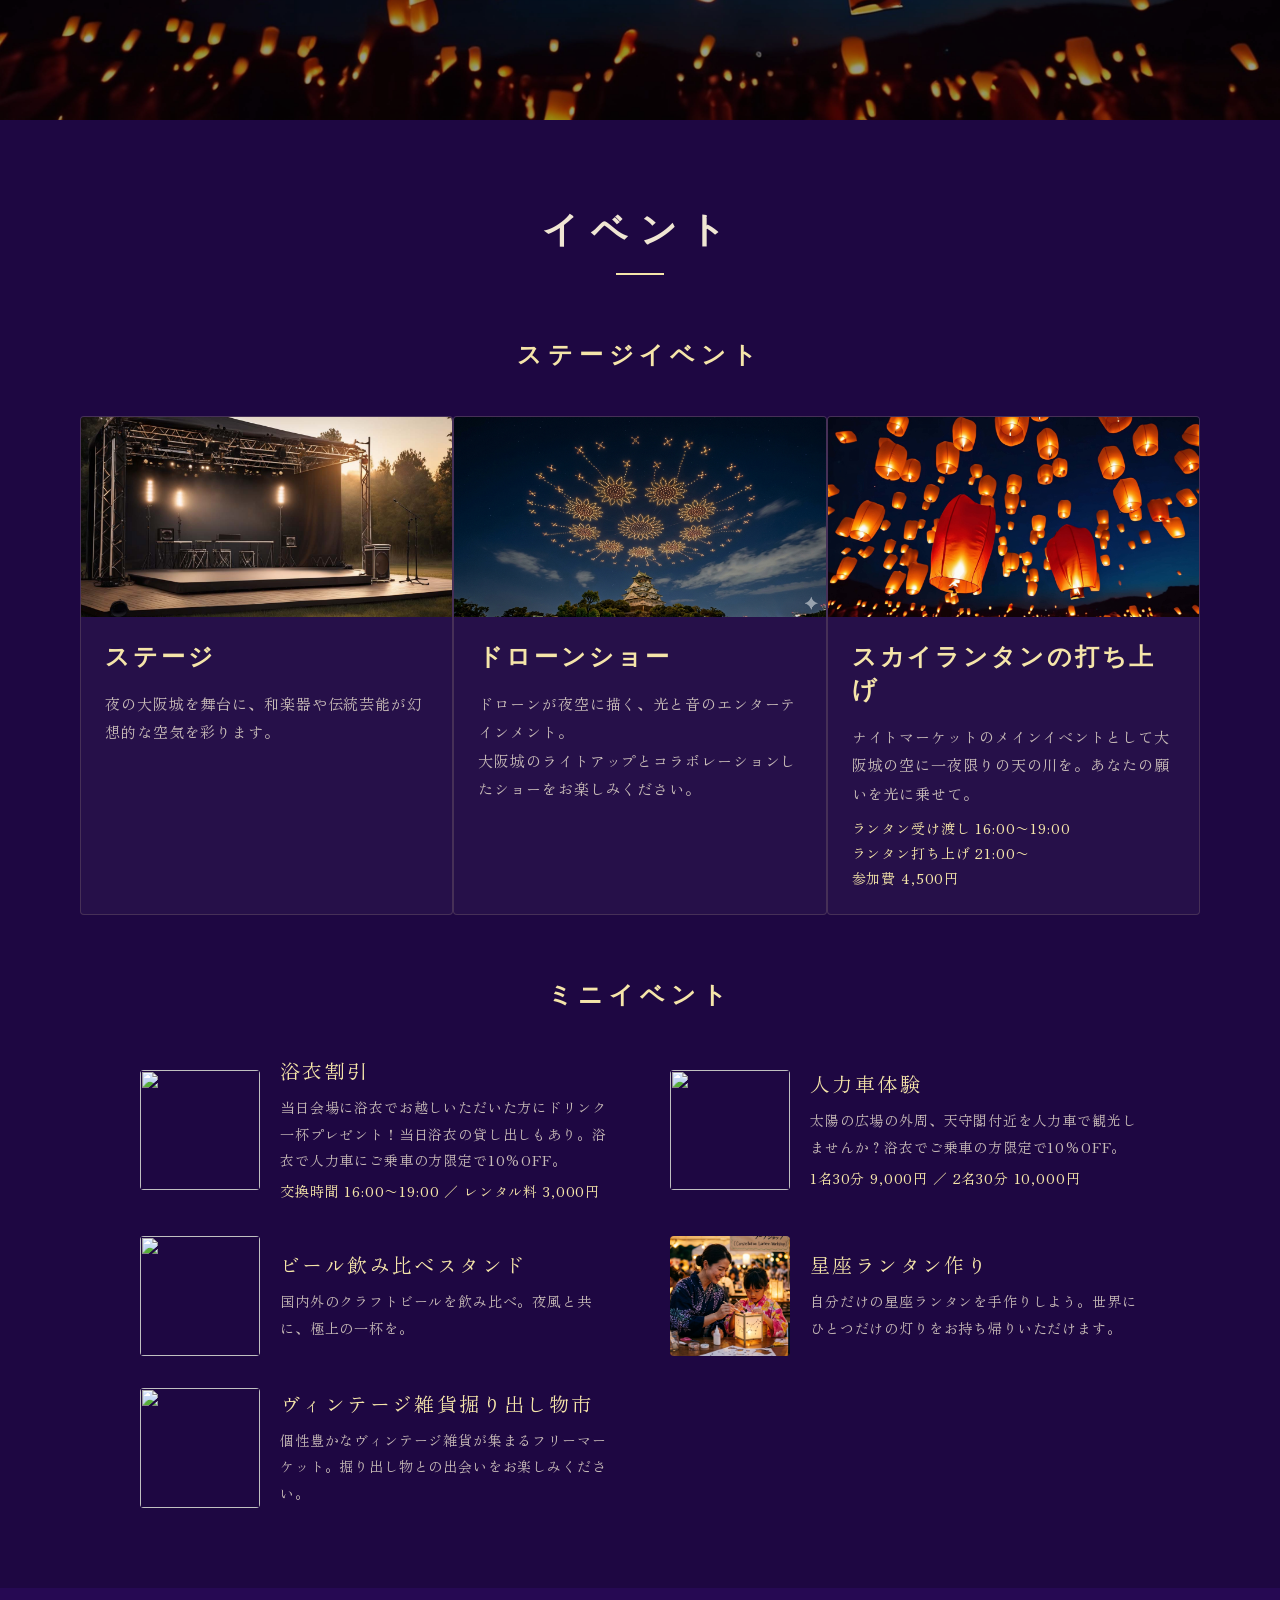
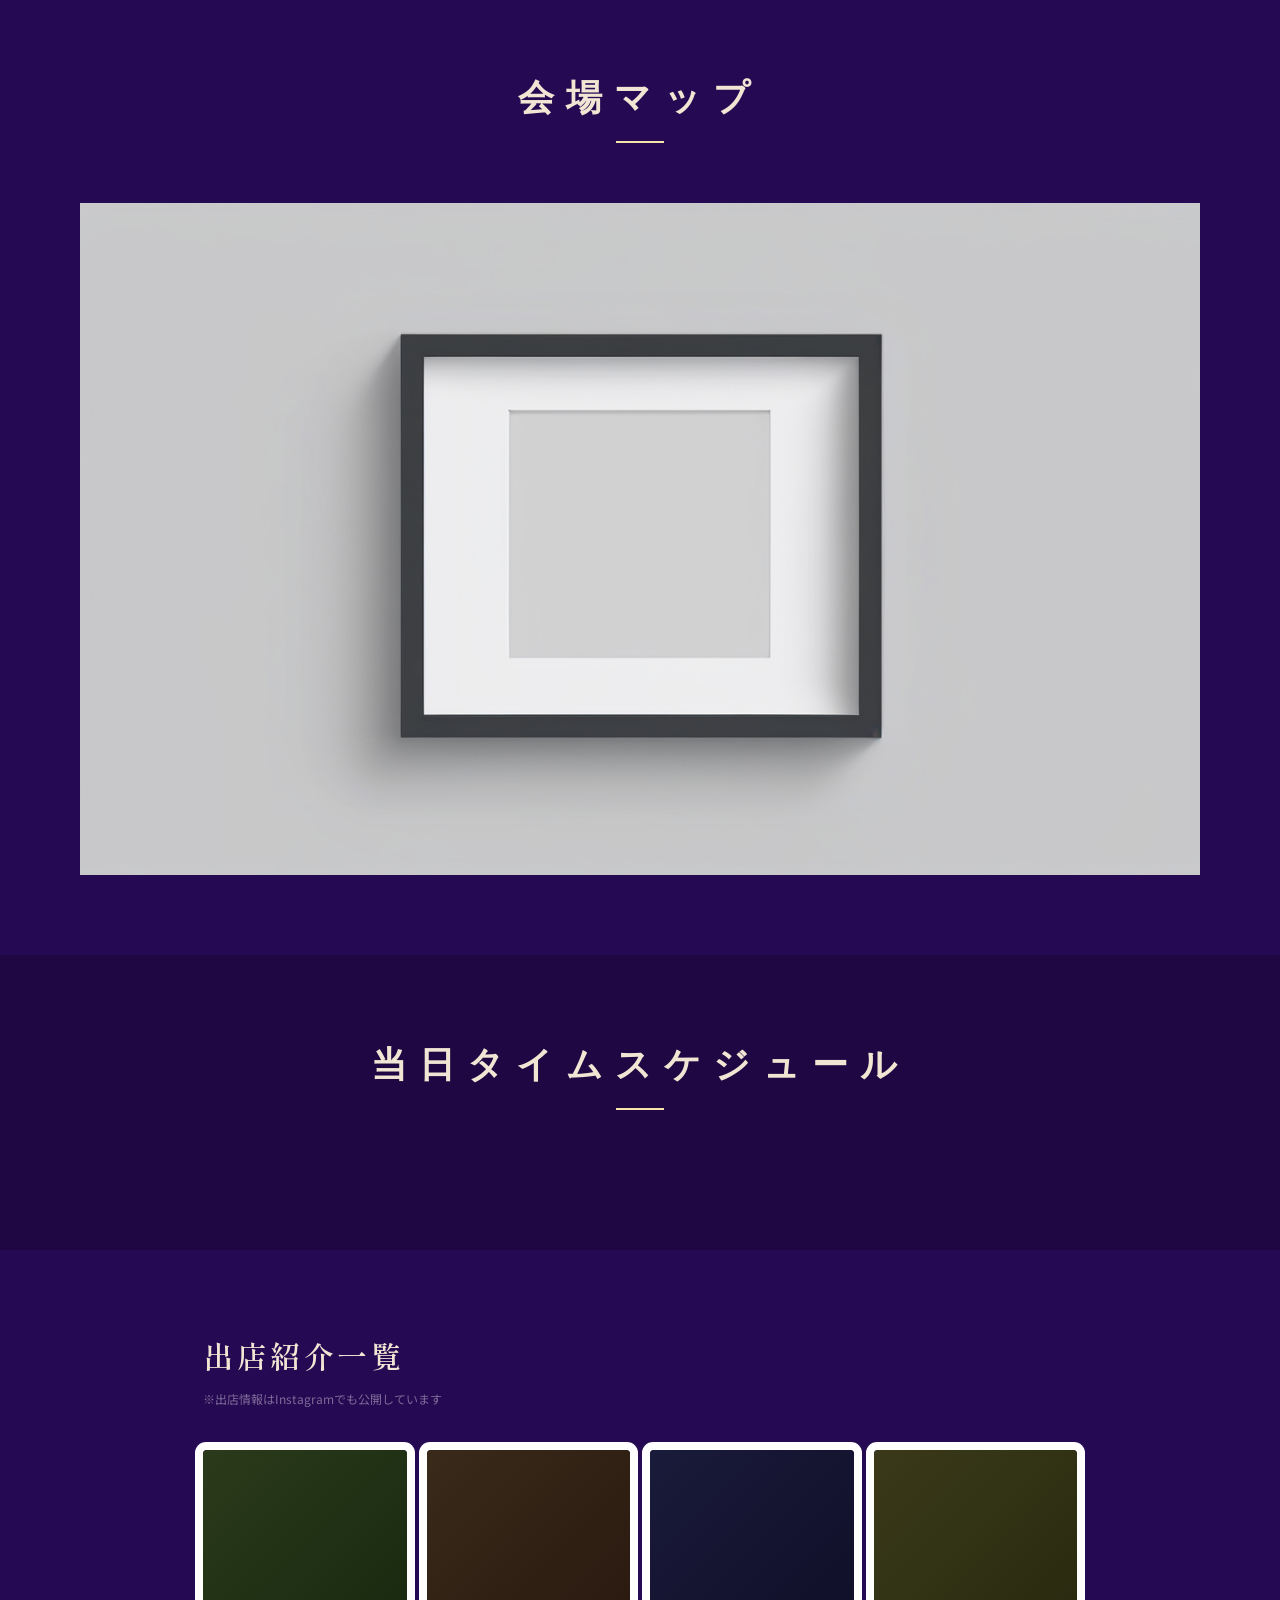
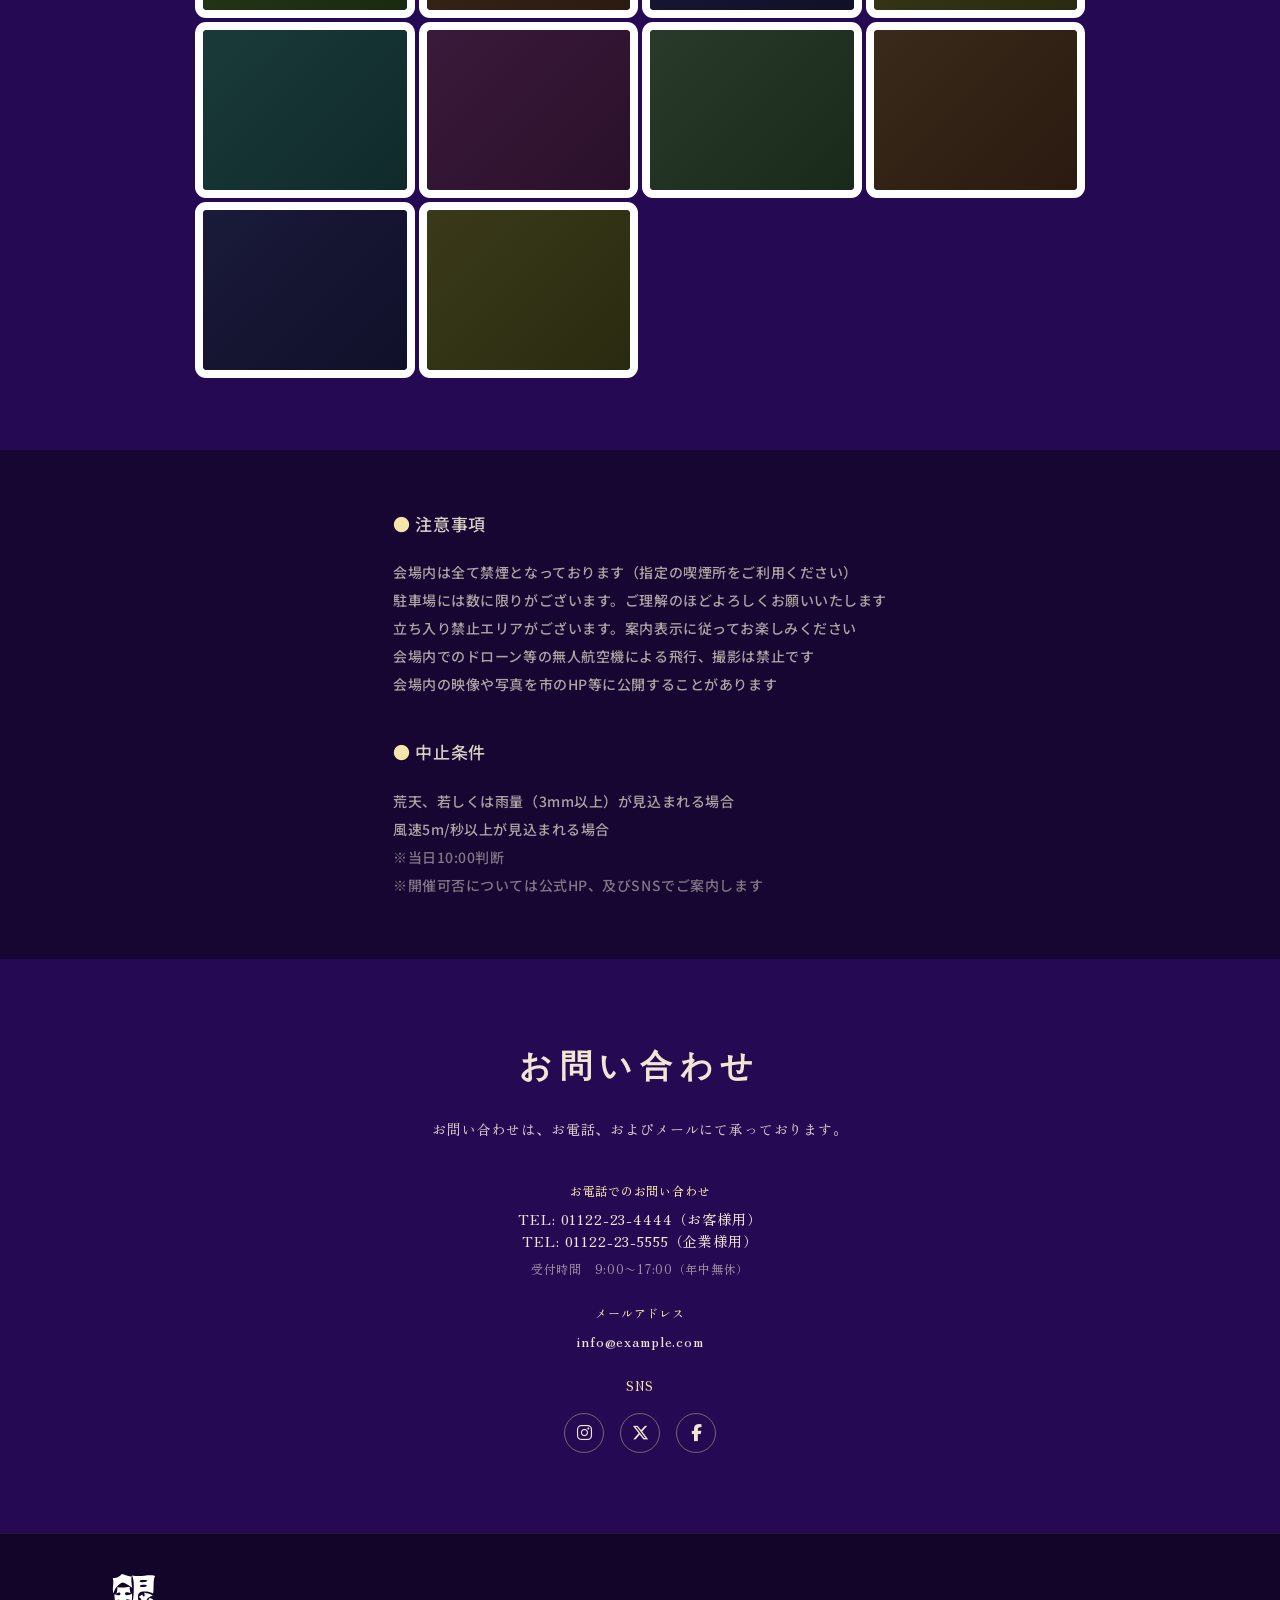
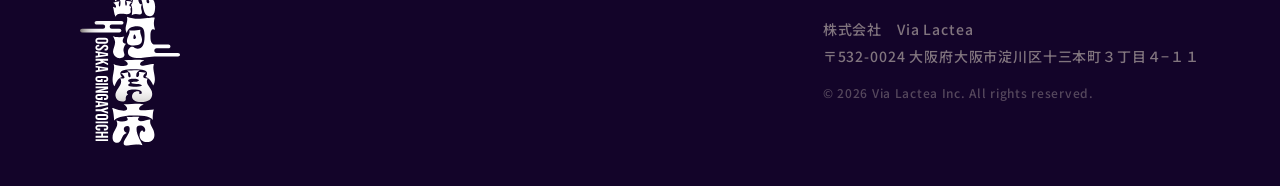
==== commit 4b826c2c: "big_fix" ====
--- a/index.html
+++ b/index.html
@@ -7,12 +7,12 @@
   <title>銀河宵市-OSAKA GINGAYOICHI-</title>
 
   <!-- OGP -->
-  <meta property="og:title" content="銀河宵市-OSAKA GINGAYOICHI-">
+  <!-- <meta property="og:title" content="銀河宵市-OSAKA GINGAYOICHI-">
   <meta property="og:type" content="website">
-  <meta property="og:locale" content="ja_JP">
+  <meta property="og:locale" content="ja_JP"> -->
 
   <!-- Favicon -->
-  <link rel="icon" href="TBD">
+  <!-- <link rel="icon" href="TBD"> -->
 
   <!-- Font Awesome -->
   <link rel="stylesheet" href="https://cdnjs.cloudflare.com/ajax/libs/font-awesome/6.5.0/css/all.min.css">
@@ -23,9 +23,15 @@
   <link
     href="https://fonts.googleapis.com/css2?family=Noto+Serif+JP:wght@400;500;600&family=Noto+Sans+JP:wght@400&family=Shippori+Mincho:wght@600&display=swap"
     rel="stylesheet">
-
+  <link
+    href="https://fonts.googleapis.com/css2?family=Noto+Serif+JP:wght@400;500;600&family=Noto+Sans+JP:wght@400&family=Shippori+Mincho:wght@600&family=Zen+Old+Mincho:wght@400;500;600&display=swap"
+    rel="stylesheet">
+
+  <!-- CSS -->
   <link rel="stylesheet" href="style.css">
   <link rel="stylesheet" href="main.css">
+  
+  <!-- JS -->
   <script src="https://cdnjs.cloudflare.com/ajax/libs/gsap/3.12.5/gsap.min.js" defer></script>
   <script src="https://cdnjs.cloudflare.com/ajax/libs/gsap/3.12.5/ScrollTrigger.min.js" defer></script>
   <script src="script.js" defer></script>
@@ -43,6 +49,7 @@
         <li class="header__nav-item"><a href="#map" class="header__nav-link">マップ</a></li>
         <li class="header__nav-item"><a href="#schedule" class="header__nav-link">タイムスケジュール</a></li>
         <li class="header__nav-item"><a href="#shops" class="header__nav-link">出店店舗</a></li>
+        <li class="header__nav-item"><a href="#contact" class="header__nav-link">お問い合わせ</a></li>
       </ul>
     </nav>
   </header>
@@ -52,30 +59,23 @@
   <!-- ======================================== -->
   <section class="hero">
     <div class="hero__bg">
-      <img src="img/no-image_img.png" alt="">
-    </div>
-    <div class="hero__stars" id="stars"></div>
-
-    <div class="hero__text">
-      <div class="hero__title-ja">銀河宵市</div>
-      <div class="hero__title-en">GINGA YOICHI 2026</div>
-      <p class="hero__catch text-heading">今夜、銀河の市が立つ</p>
-    </div>
+      <img src="img/fv.jpg" alt="">
+    </div>
+
+    <div class="hero__gradient"></div>
 
     <div class="hero__meta">
       <p>大阪城公園　太陽の広場</p>
-      <p>開催日　2026年7月18日（土）・19日（日）</p>
-      <p>16時〜21時</p>
-    </div>
-
-    <div class="hero__gradient"></div>
+      <p>2026年7月18日（土）・19日（日）16時〜22時</p>
+    </div>
+
   </section>
 
   <!-- ======================================== -->
   <!-- About -->
   <!-- ======================================== -->
   <section class="about" id="about">
-    <video class="about__video" autoplay muted loop playsinline>
+    <video class="about__video" autoplay muted loop playsinline poster="img/lantern_fv.jpg">
       <source src="./gingayoichi.SDR.1080p.mp4" type="video/mp4">
     </video>
     <div class="about__overlay"></div>
@@ -92,6 +92,8 @@
         <span class="about__line">願いごとを込めてランタンを空へ放つと、その光はやがて銀河のように広がり、</span>
         <span class="about__line">訪れた人々の想いをそっとつないでいく――</span>
         <span class="about__line">そんな幻想的な体験を届ける宵の市です。</span>
+        <span class="about__line">空へ放つランタンの光とともに、ライブ、マーケット、フードも楽しめる特別な夜。</span>
+        <span class="about__line">銀河宵市を、皆で一緒に満喫しましょう。</span>
       </p>
     </div>
   </section>
@@ -100,13 +102,18 @@
   <!-- Events -->
   <!-- ======================================== -->
   <section class="events" id="events">
+    <div class="ambient-layer" aria-hidden="true">
+      <div class="cloud cloud--left">
+        <img src="svg/cloud.svg" alt="">
+      </div>
+    </div>
     <div class="events__inner">
       <div class="section-header">
-        <span class="section-header__title text-heading">イベント</span>
+        <span class="section-header__title">イベント</span>
         <span class="section-header__bar"></span>
       </div>
 
-      <p class="events__stage-label text-subheading">ステージイベント</p>
+      <p class="events__label">ステージイベント</p>
       <div class="events__stage-cards">
 
         <a href="event-detail.html" class="stage-card">
@@ -114,107 +121,106 @@
             <img src="img/stage.jpg" alt="">
           </div>
           <div class="stage-card__body">
-            <p class="stage-card__title text-subheading">ステージ</p>
+            <p class="stage-card__title">ステージ</p>
             <p class="stage-card__desc">夜の大阪城を舞台に、和楽器や伝統芸能が幻想的な空気を彩ります。</p>
           </div>
         </a>
 
         <a href="event-detail.html" class="stage-card">
           <div class="stage-card__img stage-card__img--drone">
-            <img src="img/no-image_img.png" alt="">
+            <img src="img/drone.jpg" alt="">
           </div>
           <div class="stage-card__body">
-            <p class="stage-card__title text-subheading">ドローンショー</p>
+            <p class="stage-card__title">ドローンショー</p>
             <p class="stage-card__desc">ドローンが夜空に描く、光と音のエンターテインメント。<br>大阪城のライトアップとコラボレーションしたショーをお楽しみください。</p>
           </div>
         </a>
 
         <a href="event-detail.html" class="stage-card">
           <div class="stage-card__img stage-card__img--lantern">
-            <img src="img/no-image_img.png" alt="">
+            <img src="img/lantern_fv.jpg" alt="">
           </div>
           <div class="stage-card__body">
-            <p class="stage-card__title text-subheading">スカイランタンの打ち上げ</p>
+            <p class="stage-card__title">スカイランタンの打ち上げ</p>
             <p class="stage-card__desc">ナイトマーケットのメインイベントとして大阪城の空に一夜限りの天の川を。あなたの願いを光に乗せて。</p>
-            <p class="stage-card__meta text-small">ランタン受け渡し 16:00〜19:00 ／ 打ち上げ 20:00〜<br>参加費 4,500円</p>
-          </div>
-        </a>
-
-      </div>
-
-      <p class="events__mini-label text-subheading">ミニイベント</p>
+            <p class="stage-card__meta">ランタン受け渡し 16:00〜19:00<br>ランタン打ち上げ 21:00〜<br>参加費 4,500円</p>
+          </div>
+        </a>
+
+      </div>
+
+      <p class="events__label">ミニイベント</p>
       <div class="events__mini-list">
 
         <a href="event-detail.html" class="mini-event">
           <div class="mini-event__img">
-            <img src="img/no-image_img.png" alt="">
+            <img src="img/yukata.jpeg" alt="">
           </div>
           <div class="mini-event__body">
             <p class="mini-event__title">浴衣割引</p>
-            <p class="mini-event__desc text-small">当日会場に浴衣でお越しいただいた方にドリンク一杯プレゼント！当日浴衣の貸し出しもあり。浴衣で人力車にご乗車の方限定で10%OFF。</p>
-            <p class="mini-event__meta text-small">交換時間 16:00〜19:00 ／ レンタル料 3,000円</p>
-          </div>
-        </a>
-
-        <a href="event-detail.html" class="mini-event">
-          <div class="mini-event__img">
-            <img src="img/no-image_img.png" alt="">
+            <p class="mini-event__desc">当日会場に浴衣でお越しいただいた方にドリンク一杯プレゼント！当日浴衣の貸し出しもあり。浴衣で人力車にご乗車の方限定で10%OFF。</p>
+            <p class="mini-event__meta">交換時間 16:00〜19:00 ／ レンタル料 3,000円</p>
+          </div>
+        </a>
+
+        <a href="event-detail.html" class="mini-event">
+          <div class="mini-event__img">
+            <img src="img/rickshaw.jpg" alt="">
           </div>
           <div class="mini-event__body">
             <p class="mini-event__title">人力車体験</p>
-            <p class="mini-event__desc text-small">太陽の広場の外周、天守閣付近を人力車で観光しませんか？浴衣でご乗車の方限定で10%OFF。</p>
-            <p class="mini-event__meta text-small">1名30分 9,000円 ／ 2名30分 10,000円</p>
-          </div>
-        </a>
-
-        <a href="event-detail.html" class="mini-event">
-          <div class="mini-event__img">
-            <img src="img/no-image_img.png" alt="">
+            <p class="mini-event__desc">太陽の広場の外周、天守閣付近を人力車で観光しませんか？浴衣でご乗車の方限定で10%OFF。</p>
+            <p class="mini-event__meta">1名30分 9,000円 ／ 2名30分 10,000円</p>
+          </div>
+        </a>
+
+        <a href="event-detail.html" class="mini-event">
+          <div class="mini-event__img">
+            <img src="img/beer.jpg" alt="">
           </div>
           <div class="mini-event__body">
             <p class="mini-event__title">ビール飲み比べスタンド</p>
-            <p class="mini-event__desc text-small">国内外のクラフトビールを飲み比べ。夜風と共に、極上の一杯を。</p>
-          </div>
-        </a>
-
-        <a href="event-detail.html" class="mini-event">
-          <div class="mini-event__img">
-            <img src="img/no-image_img.png" alt="">
+            <p class="mini-event__desc">国内外のクラフトビールを飲み比べ。夜風と共に、極上の一杯を。</p>
+          </div>
+        </a>
+
+        <a href="event-detail.html" class="mini-event">
+          <div class="mini-event__img">
+            <img src="img/making_lantern.png" alt="">
           </div>
           <div class="mini-event__body">
             <p class="mini-event__title">星座ランタン作り</p>
-            <p class="mini-event__desc text-small">自分だけの星座ランタンを手作りしよう。世界にひとつだけの灯りをお持ち帰りいただけます。</p>
-          </div>
-        </a>
-
-        <a href="event-detail.html" class="mini-event">
-          <div class="mini-event__img">
-            <img src="img/no-image_img.png" alt="">
+            <p class="mini-event__desc">自分だけの星座ランタンを手作りしよう。世界にひとつだけの灯りをお持ち帰りいただけます。</p>
+          </div>
+        </a>
+
+        <a href="event-detail.html" class="mini-event">
+          <div class="mini-event__img">
+            <img src="img/anteque.jpg" alt="">
           </div>
           <div class="mini-event__body">
             <p class="mini-event__title">ヴィンテージ雑貨掘り出し物市</p>
-            <p class="mini-event__desc text-small">個性豊かなヴィンテージ雑貨が集まるフリーマーケット。掘り出し物との出会いをお楽しみください。</p>
-          </div>
-        </a>
-
-      </div>
-    </div>
-  </section>
-
-  <!-- ======================================== -->
-  <!-- Divider: before Map (slide from left) -->
-  <!-- ======================================== -->
-  <div class="section-divider section-divider--left" aria-hidden="true">
-    <img src="svg/cloud.svg" alt="" class="section-divider__img">
-  </div>
+            <p class="mini-event__desc">個性豊かなヴィンテージ雑貨が集まるフリーマーケット。掘り出し物との出会いをお楽しみください。</p>
+          </div>
+        </a>
+
+      </div>
+    </div>
+  </section>
+
 
   <!-- ======================================== -->
   <!-- Map -->
   <!-- ======================================== -->
   <section class="map" id="map">
+    <div class="ambient-layer" aria-hidden="true">
+      <div class="cloud cloud--right">
+        <img src="svg/cloud2.svg" alt="">
+      </div>
+    </div>
     <div class="map__inner">
       <div class="section-header">
-        <span class="section-header__title text-heading">会場マップ</span>
+        <span class="section-header__title">会場マップ</span>
         <span class="section-header__bar"></span>
       </div>
       <div class="map__img"></div>
@@ -222,20 +228,20 @@
     </div>
   </section>
 
-  <!-- ======================================== -->
-  <!-- Divider: before Schedule (slide from right) -->
-  <!-- ======================================== -->
-  <div class="section-divider section-divider--right" aria-hidden="true">
-    <img src="svg/cloud2.svg" alt="" class="section-divider__img">
-  </div>
+
 
   <!-- ======================================== -->
   <!-- Schedule -->
   <!-- ======================================== -->
   <section class="schedule" id="schedule">
+    <div class="ambient-layer" aria-hidden="true">
+      <div class="cloud cloud--left">
+        <img src="svg/cloud.svg" alt="">
+      </div>
+    </div>
     <div class="schedule__inner">
       <div class="section-header">
-        <span class="section-header__title text-heading">当日タイムスケジュール</span>
+        <span class="section-header__title">当日タイムスケジュール</span>
         <span class="section-header__bar"></span>
       </div>
       <div class="schedule__img">
@@ -244,20 +250,20 @@
     </div>
   </section>
 
-  <!-- ======================================== -->
-  <!-- Divider: after Schedule (slide from left) -->
-  <!-- ======================================== -->
-  <div class="section-divider section-divider--left" aria-hidden="true">
-    <img src="svg/cloud.svg" alt="" class="section-divider__img">
-  </div>
+
 
   <!-- ======================================== -->
   <!-- Shops -->
   <!-- ======================================== -->
   <section class="shops" id="shops">
+    <div class="ambient-layer" aria-hidden="true">
+      <div class="cloud cloud--right">
+        <img src="svg/cloud2.svg" alt="">
+      </div>
+    </div>
     <div class="shops__inner">
       <p class="shops__title">出店紹介一覧</p>
-      <p class="shops__note text-caption">※出店情報はInstagramでも公開しています</p>
+      <p class="shops__note">※出店情報はInstagramでも公開しています</p>
 
       <div class="shops__row">
         <div class="shop-item">
@@ -306,23 +312,23 @@
   <section class="notice" id="notice">
     <div class="notice__inner">
       <div class="notice__block">
-        <p class="notice__heading text-small">●注意事項</p>
+        <p class="notice__heading">注意事項</p>
         <ul class="notice__list">
-          <li class="text-small">会場内は全て禁煙となっております（指定の喫煙所をご利用ください）</li>
-          <li class="text-small">駐車場には数に限りがございます。ご理解のほどよろしくお願いいたします</li>
-          <li class="text-small">立ち入り禁止エリアがございます。案内表示に従ってお楽しみください</li>
-          <li class="text-small">会場内でのドローン等の無人航空機による飛行、撮影は禁止です</li>
-          <li class="text-small">会場内の映像や写真を市のHP等に公開することがあります</li>
+          <li>会場内は全て禁煙となっております（指定の喫煙所をご利用ください）</li>
+          <li>駐車場には数に限りがございます。ご理解のほどよろしくお願いいたします</li>
+          <li>立ち入り禁止エリアがございます。案内表示に従ってお楽しみください</li>
+          <li>会場内でのドローン等の無人航空機による飛行、撮影は禁止です</li>
+          <li>会場内の映像や写真を市のHP等に公開することがあります</li>
         </ul>
       </div>
       <div class="notice__block">
-        <p class="notice__heading text-small">●中止条件</p>
+        <p class="notice__heading">中止条件</p>
         <ul class="notice__list">
-          <li class="text-small">荒天、若しくは雨量（3mm以上）が見込まれる場合</li>
-          <li class="text-small">風速5m/秒以上が見込まれる場合</li>
-          <li class="text-small">※当日10:00判断</li>
-          <li class="text-small">※開催可否については公式HP、及びSNSでご案内します</li>
+          <li>荒天、若しくは雨量（3mm以上）が見込まれる場合</li>
+          <li>風速5m/秒以上が見込まれる場合</li>
         </ul>
+        <p class="notice__note">※当日10:00判断</p>
+        <p class="notice__note">※開催可否については公式HP、及びSNSでご案内します</p>
       </div>
     </div>
   </section>
@@ -333,20 +339,20 @@
   <section class="contact" id="contact">
     <div class="contact__inner">
       <p class="contact__title">お問い合わせ</p>
-      <p class="contact__subtitle text-small">お問い合わせは、お電話、およびメールにて承っております。</p>
+      <p class="contact__subtitle">お問い合わせは、お電話、およびメールにて承っております。</p>
 
       <div class="contact__block">
-        <span class="contact__label text-caption">お電話でのお問い合わせ</span>
-        <p class="contact__value text-small">TEL: 01122-23-4444（お客様用）<br>TEL: 01122-23-5555（企業様用）</p>
-        <p class="contact__note text-caption">受付時間　9:00〜17:00（年中無休）</p>
+        <span class="contact__label">お電話でのお問い合わせ</span>
+        <p class="contact__value">TEL: 01122-23-4444（お客様用）<br>TEL: 01122-23-5555（企業様用）</p>
+        <p class="contact__note">受付時間　9:00〜17:00（年中無休）</p>
       </div>
 
       <div class="contact__block">
-        <span class="contact__label text-caption">メールアドレス</span>
-        <p class="contact__value text-small"><a href="/cdn-cgi/l/email-protection" class="__cf_email__" data-cfemail="3d54535b527d5a54535a5c4452545e555413574d">[email&#160;protected]</a></p>
-      </div>
-
-      <span class="contact__sns-label text-caption">SNS</span>
+        <span class="contact__label">メールアドレス</span>
+        <p class="contact__value"><a href="mailto:info@example.com">info@example.com</a></p>
+      </div>
+
+      <span class="contact__sns-label">SNS</span>
       <div class="contact__sns-icons">
         <a href="#" class="contact__sns-btn" aria-label="Instagram">
           <i class="fa-brands fa-instagram"></i>
@@ -370,5 +376,12 @@
         <img src="svg/logo.svg" alt="銀河宵市">
       </div>
       <div class="footer__info">
-        <p class="footer__address text-caption">株式会社　Via Lactea<br>〒532-0024 大阪府大阪市淀川区十三本町３丁目４−１１</p>
-        <p class="footer_+        <p class="footer__address">株式会社　Via Lactea<br>〒532-0024 大阪府大阪市淀川区十三本町３丁目４−１１</p>
+        <p class="footer__copy">© 2026 Via Lactea Inc. All rights reserved.</p>
+      </div>
+    </div>
+  </footer>
+
+</body>
+
+</html>
--- a/style.css
+++ b/style.css
@@ -24,6 +24,7 @@
 dt,
 dd {
   margin: 0;
+  padding: 0;
 }
 
 ul {
@@ -57,71 +58,37 @@
 
 :root {
   /* フォントサイズ */
-  --fs-hero: 36px;
-  --fs-heading: 36px;
+  --fs-display:    48px;
+  --fs-hero:       36px;
+  --fs-heading:    36px;
   --fs-subheading: 24px;
-  --fs-body: 17px;
-  --fs-small: 14px;
-  --fs-caption: 12px;
+  --fs-body:       17px;
+  --fs-small:      14px;
+  --fs-caption:    12px;
+
+  /* letter-spacing（基準: --fs-body = 17px） */
+  --ls-tight:  0.04em;  
+  --ls-base:   0.06em;  
+  --ls-medium: 0.09em;  
+  --ls-wide:   0.12em;  
+  --ls-xwide:  0.24em;  
+  --ls-xxwide: 0.34em;  
 
   /* カラー */
-  --color-primary: #260953;
+  --color-primary:   #260953;
   --color-secondary: #1A1040;
-  --color-accent: #F5E5A9;
-  --color-bg: #260953;
-  --color-text: #F0E6D3;
-  --color-surface-dark: #00000033;
-  --color-surface-darker: #00000066;
-  --color-surface-darkest: #00000080;
-  --color-nav-bg: #1A104033;
-  --color-card-bg: #ffffff0a;
-  --color-gold-border: #F5E5A926;
+  --color-accent:    #F5E5A9;
+  --color-text:      #F0E6D3;
+  --color-white:     #ffffff;
+  --color-surface:   #000000;
 
   /* inner */
-  --inner-max-width: 1200px;
-  --inner-padding-pc: 40px;
-  --inner-padding-sp: 20px;
+  --inner-max-width:   1200px;
+  --inner-padding-pc:  40px;
+  --inner-padding-sp:  20px;
 
   /* header */
   --header-height: 40px;
-
-  /* z-index */
-  --z-header: 100;
-}
-
-
-/* ======================================== */
-/* Typography */
-/* ======================================== */
-
-.text-hero {
-  font-size: var(--fs-hero);
-  line-height: 1.2;
-  font-weight: 700;
-}
-
-.text-heading {
-  font-size: var(--fs-heading);
-  line-height: 1.3;
-  font-weight: 600;
-}
-
-.text-subheading {
-  font-size: var(--fs-subheading);
-  line-height: 1.45;
-  font-weight: 600;
-}
-
-.text-small {
-  font-size: var(--fs-small);
-  line-height: 1.6;
-  font-weight: 400;
-}
-
-.text-caption {
-  font-size: var(--fs-caption);
-  line-height: 1.5;
-  font-weight: 400;
 }
 
 
@@ -137,35 +104,27 @@
   font-size: var(--fs-body);
   line-height: 1.7;
   font-weight: 400;
-  font-family: 'Noto Serif JP', serif;
+  font-family: 'Zen Old Mincho', serif;
   line-break: strict;
-  background: var(--color-bg);
+  background: var(--color-primary);
   color: var(--color-text);
   overflow-x: hidden;
 }
 
+.footer,
+.notice{
+  font-family: 'Noto Sans JP', sans-serif;
+}
+
 [id] {
   scroll-margin-top: 80px;
 }
 
-.is-noimage::after {
-  content: "NO IMAGE";
-  position: absolute;
-  inset: 0;
-  display: flex;
-  align-items: center;
-  justify-content: center;
-  font-size: var(--fs-caption);
-  color: #F0E6D34d;
-  letter-spacing: 2px;
-}
-
-
 /* ======================================== */
 /* Section Common */
 /* ======================================== */
 
-/* セクションヘッダー */
+/* Section header */
 .section-header {
   text-align: center;
   margin-bottom: 60px;
@@ -173,8 +132,10 @@
 
 .section-header__title {
   display: block;
+  font-size: var(--fs-heading);
+  font-weight: 600;
   color: var(--color-text);
-  letter-spacing: 5.76px;
+  letter-spacing: var(--ls-xxwide);
   margin-bottom: 12px;
 }
 
@@ -185,6 +146,93 @@
   background: var(--color-accent);
   margin-right: auto;
   margin-left: auto;
+}
+
+/* Ambient-layer + stacking order */
+.events,
+.map,
+.schedule,
+.shops {
+  position: relative;
+}
+
+.events__inner,
+.map__inner,
+.schedule__inner,
+.shops__inner {
+  position: relative;
+  z-index: 1;
+}
+
+.ambient-layer {
+  position: absolute;
+  inset: 0;
+  z-index: 0;
+  pointer-events: none;
+  overflow: hidden;
+}
+
+/* Cloud */
+.cloud {
+  position: absolute;
+  top: 50%;
+  pointer-events: none;
+  width: 60%;
+  max-width: 600px;
+}
+
+.cloud img {
+  width: 100%;
+  height: auto;
+  display: block;
+}
+
+.cloud--left {
+  left: 0;
+  transform: translateY(-50%) translateX(-120%);
+  transition: transform 1.2s cubic-bezier(0.25, 0.46, 0.45, 0.94);
+}
+
+.cloud--right {
+  right: 0;
+  transform: translateY(-50%) translateX(120%);
+  transition: transform 1.2s cubic-bezier(0.25, 0.46, 0.45, 0.94);
+}
+
+.cloud--visible.cloud--left {
+  transform: translateY(-50%) translateX(0);
+}
+
+.cloud--visible.cloud--right {
+  transform: translateY(-50%) translateX(0);
+}
+
+/* lantern */
+.lantern {
+  position: absolute;
+  pointer-events: none;
+  width: 5vw;
+  min-width: 50px;
+  max-width: 80px;
+}
+
+.lantern svg {
+  width: 100%;
+  height: auto;
+  display: block;
+}
+
+/* Fade-in animation */
+
+.js-fadein {
+  opacity: 0;
+  transform: translateY(20px);
+  transition: opacity 0.6s ease, transform 0.6s ease;
+}
+
+.js-fadein.is-visible {
+  opacity: 1;
+  transform: translateY(0);
 }
 
 
@@ -198,13 +246,20 @@
   left: 0;
   right: 0;
   height: var(--header-height);
-  background: var(--color-nav-bg);
+  background: #1A104033;
   border-bottom: 1px solid #ffffff1a;
   backdrop-filter: blur(2px);
-  z-index: var(--z-header);
+  z-index: 100;
 }
 
 /* ナビ */
+.header__nav {
+  height: 100%;
+  display: flex;
+  align-items: center;
+  padding-left: 40px;
+}
+
 .header__nav-list {
   display: flex;
   gap: 40px;
@@ -213,7 +268,7 @@
 .header__nav-link {
   color: var(--color-text);
   font-size: var(--fs-small);
-  letter-spacing: 1.68px;
+  letter-spacing: var(--ls-medium);
   transition: opacity 0.2s;
 }
 
@@ -227,10 +282,11 @@
 /* ======================================== */
 
 .footer {
-  background: var(--color-surface-darkest);
+  background: #00000080;
   border-top: 1px solid #F5E5A91a;
-  padding-top: 60px;
+  padding-top: 40px;
   padding-bottom: 40px;
+  font-weight: 500;
 }
 
 .footer__inner {
@@ -258,58 +314,14 @@
 
 .footer__address {
   color: #F0E6D380;
-  letter-spacing: 1.02px;
-  line-height: 23.4px;
+  font-size: var(--fs-small);
+  letter-spacing: var(--ls-base);
+  line-height: 1.95;
   margin-bottom: 12px;
 }
 
 .footer__copy {
   color: #F0E6D34d;
-  letter-spacing: 0.96px;
-}
-
-
-/* ======================================== */
-/* Responsive */
-/* ======================================== */
-
-@media (max-width: 768px) {
-  .header__inner {
-    padding-left: var(--inner-padding-sp);
-    padding-right: var(--inner-padding-sp);
-  }
-
-  .header__nav-list {
-    gap: 20px;
-  }
-
-  .header__nav-link {
-    font-size: 11px;
-    letter-spacing: 0.5px;
-  }
-
-  .section-header {
-    margin-bottom: 40px;
-  }
-
-  .footer__inner {
-    flex-direction: column;
-    gap: 24px;
-    padding-left: var(--inner-padding-sp);
-    padding-right: var(--inner-padding-sp);
-  }
-
-  .footer__nav-wrap {
-    margin-top: 0;
-  }
-
-  .footer__nav {
-    flex-wrap: wrap;
-    gap: 16px;
-  }
-
-  .footer__info {
-    margin-left: 0;
-    margin-top: 0;
-  }
-}+  font-size: var(--fs-caption);
+  letter-spacing: var(--ls-base);
+}
--- a/main.css
+++ b/main.css
@@ -4,69 +4,19 @@
 
 .hero {
   position: relative;
-  height: 758px;
+  height: 100svh;
   overflow: hidden;
-  display: flex;
-  align-items: flex-end;
 }
 
 .hero__bg {
   position: absolute;
   inset: 0;
-  background: linear-gradient(180deg, #0a0520 0%, #1a0a40 40%, #260953 80%);
-}
-
-.hero__bg img{
-  width: 100%;
+}
+
+.hero__bg img {
+  width: 100%;
+  height: 100%;
   object-fit: cover;
-}
-
-.hero__stars {
-  position: absolute;
-  inset: 0;
-  overflow: hidden;
-}
-
-.hero__text {
-  position: absolute;
-  bottom: 158px;
-  left: 158px;
-}
-
-.hero__title-ja {
-  font-size: 48px;
-  color: var(--color-accent);
-  font-weight: 600;
-  letter-spacing: 4px;
-  line-height: 1;
-  margin-bottom: 4px;
-}
-
-.hero__title-en {
-  font-size: var(--fs-small);
-  color: #F5E5A999;
-  letter-spacing: 6px;
-  margin-bottom: 24px;
-}
-
-.hero__catch {
-  color: white;
-  letter-spacing: 5.76px;
-  line-height: 48px;
-}
-
-.hero__meta {
-  position: absolute;
-  bottom: 166px;
-  right: 93px;
-  text-align: left;
-}
-
-.hero__meta p {
-  color: #F0E6D3bf;
-  font-size: 15px;
-  letter-spacing: 0.9px;
-  line-height: 30px;
 }
 
 .hero__gradient {
@@ -75,7 +25,23 @@
   left: 0;
   right: 0;
   height: 120px;
-  background: linear-gradient(transparent, #260953);
+  background: linear-gradient(transparent, var(--color-primary));
+}
+
+.hero__meta {
+  position: absolute;
+  bottom: 3%;
+  right: 5%;
+  text-align: left;
+}
+
+.hero__meta p {
+  color: #F0E6D3bf;
+  font-size: var(--fs-body);
+  letter-spacing: var(--ls-tight);
+  line-height: 2;
+  font-weight: 500;
+  text-shadow: 0 1px 8px rgba(0, 0, 0, 0.6);
 }
 
 
@@ -116,17 +82,16 @@
   max-width: var(--inner-max-width);
   margin-right: auto;
   margin-left: auto;
-  padding-left: 163px;
-  padding-right: 163px;
+  padding: var(--inner-padding-pc);
 }
 
 .about__text {
   display: block;
   text-align: center;
-  font-size: 17px;
+  font-size: var(--fs-body);
   color: #F0E6D3e6;
-  line-height: 34px;
-  letter-spacing: 1.36px;
+  line-height: 2;
+  letter-spacing: var(--ls-base);
   margin-bottom: 40px;
 }
 
@@ -151,7 +116,7 @@
 /* ======================================== */
 
 .events {
-  background: var(--color-surface-dark);
+  background: #00000033;
 }
 
 .events__inner {
@@ -164,28 +129,32 @@
   padding-right: var(--inner-padding-pc);
 }
 
-/* ステージラベル */
-.events__stage-label {
+.events__label {
+  font-size: var(--fs-subheading);
+  font-weight: 600;
   text-align: center;
   color: var(--color-accent);
-  letter-spacing: 4.2px;
+  letter-spacing: var(--ls-xwide);
   margin-bottom: 40px;
 }
 
-/* ステージカード */
 .events__stage-cards {
   display: grid;
-  grid-template-columns: repeat(3, 350px);
+  grid-template-columns: repeat(3, 1fr);
   justify-content: center;
-  margin-bottom: 60px;
-}
-
-/* stage-card */
+}
+
 .stage-card {
-  background: var(--color-card-bg);
-  border: 1px solid var(--color-gold-border);
+  background: #ffffff0a;
+  border: 1px solid #F5E5A926;
   border-radius: 4px;
   overflow: hidden;
+  margin-bottom: 60px;
+}
+
+.stage-card:hover {
+  transform: translateY(-6px);
+  box-shadow: 0 12px 32px rgba(0, 0, 0, 0.4);
 }
 
 .stage-card__img {
@@ -194,50 +163,59 @@
   display: flex;
   align-items: center;
   justify-content: center;
-}
-
-.stage-card__img--stage   { background: linear-gradient(135deg, #1a0a40, #3a1060); }
-.stage-card__img--drone   { background: linear-gradient(135deg, #0a1a30, #1a2a50); }
-.stage-card__img--lantern { background: linear-gradient(135deg, #1a1020, #2a1a40); }
+  overflow: hidden;
+}
+
+.stage-card__img--stage {
+  background: linear-gradient(135deg, #1a0a40, #3a1060);
+}
+
+.stage-card__img--drone {
+  background: linear-gradient(135deg, #0a1a30, #1a2a50);
+}
+
+.stage-card__img--lantern {
+  background: linear-gradient(135deg, #1a1020, #2a1a40);
+}
+
+.stage-card__img img {
+  width: 100%;
+  height: 100%;
+  object-fit: cover;
+  display: block;
+}
 
 .stage-card__body {
   padding-top: 24px;
   padding-bottom: 24px;
-  padding-left: 33px;
-  padding-right: 33px;
+  padding-left: 24px;
+  padding-right: 24px;
 }
 
 .stage-card__title {
-  color: var(--color-accent);
-  letter-spacing: 2.2px;
-  line-height: 33px;
+  font-size: var(--fs-subheading);
+  font-weight: 600;
+  color: var(--color-accent);
+  letter-spacing: var(--ls-wide);
+  line-height: 1.375;
   margin-bottom: 16px;
 }
 
 .stage-card__desc {
   font-size: 15px;
   color: #F0E6D3cc;
-  letter-spacing: 1.02px;
-  line-height: 28.5px;
+  letter-spacing: var(--ls-base);
+  line-height: 1.9;
 }
 
 .stage-card__meta {
-  color: var(--color-accent);
-  letter-spacing: 1.02px;
-  line-height: 24.7px;
+  font-size: var(--fs-small);
+  color: var(--color-accent);
+  letter-spacing: var(--ls-base);
+  line-height: 1.76;
   margin-top: 8px;
 }
 
-/* ミニイベントラベル */
-.events__mini-label {
-  text-align: center;
-  color: var(--color-accent);
-  letter-spacing: 4.2px;
-  margin-top: 60px;
-  margin-bottom: 40px;
-}
-
-/* ミニイベント */
 .events__mini-list {
   display: grid;
   grid-template-columns: 1fr 1fr;
@@ -251,40 +229,70 @@
   display: grid;
   grid-template-columns: 120px 1fr;
   gap: 0 20px;
-  align-items: start;
+  align-items: center;
+  border-radius: 4px;
+  transition: transform 0.3s ease, box-shadow 0.3s ease;
+}
+
+.mini-event:hover {
+  transform: translateY(-6px);
+  box-shadow: 0 12px 32px rgba(0, 0, 0, 0.4);
 }
 
 .mini-event__img {
   width: 120px;
-  height: 120px;
+  aspect-ratio: 1 / 1;
+  height: auto;
   border-radius: 4px;
   overflow: hidden;
   flex-shrink: 0;
 }
 
-.mini-event__img--yukata  { background: linear-gradient(135deg, #2a1a50, #1a0a30); }
-.mini-event__img--rickshaw { background: linear-gradient(135deg, #1a2a40, #0a1a30); }
-.mini-event__img--beer    { background: linear-gradient(135deg, #2a1530, #1a0a20); }
-.mini-event__img--craft   { background: linear-gradient(135deg, #0a1a2a, #1a2a3a); }
-.mini-event__img--vintage { background: linear-gradient(135deg, #2a1a10, #1a0a00); }
+.mini-event__img img {
+  width: 100%;
+  height: 100%;
+  object-fit: cover;
+}
+
+.mini-event__img--yukata {
+  background: linear-gradient(135deg, #2a1a50, #1a0a30);
+}
+
+.mini-event__img--rickshaw {
+  background: linear-gradient(135deg, #1a2a40, #0a1a30);
+}
+
+.mini-event__img--beer {
+  background: linear-gradient(135deg, #2a1530, #1a0a20);
+}
+
+.mini-event__img--craft {
+  background: linear-gradient(135deg, #0a1a2a, #1a2a3a);
+}
+
+.mini-event__img--vintage {
+  background: linear-gradient(135deg, #2a1a10, #1a0a00);
+}
 
 .mini-event__title {
   font-size: 20px;
   color: var(--color-accent);
-  letter-spacing: 2px;
-  line-height: 30px;
+  letter-spacing: var(--ls-wide);
+  line-height: 1.5;
   margin-bottom: 8px;
 }
 
 .mini-event__desc {
+  font-size: var(--fs-small);
   color: #F0E6D3cc;
-  letter-spacing: 1.02px;
-  line-height: 26.6px;
+  letter-spacing: var(--ls-base);
+  line-height: 1.9;
 }
 
 .mini-event__meta {
-  color: var(--color-accent);
-  letter-spacing: 1.02px;
+  font-size: var(--fs-small);
+  color: var(--color-accent);
+  letter-spacing: var(--ls-base);
   margin-top: 6px;
 }
 
@@ -316,7 +324,7 @@
 /* ======================================== */
 
 .schedule {
-  background: var(--color-surface-dark);
+  background: #00000033;
   padding-top: 80px;
   padding-bottom: 80px;
 }
@@ -356,12 +364,13 @@
   font-size: 30px;
   font-weight: 600;
   font-family: 'Shippori Mincho', serif;
-  letter-spacing: 3px;
+  letter-spacing: var(--ls-wide);
   margin-bottom: 8px;
   text-align: left;
 }
 
 .shops__note {
+  font-size: var(--fs-caption);
   color: #ffffff66;
   font-family: 'Noto Sans JP', sans-serif;
   margin-bottom: 40px;
@@ -381,7 +390,7 @@
 .shop-item {
   border-radius: 4px;
   overflow: hidden;
-  box-shadow: 0 0 0 8px white;
+  box-shadow: 0 0 0 8px var(--color-white);
 }
 
 .shop-item--empty {
@@ -397,16 +406,45 @@
   justify-content: center;
 }
 
-.shop-item__img--1  { background: linear-gradient(135deg, #2a3a1a, #1a2a10); }
-.shop-item__img--2  { background: linear-gradient(135deg, #3a2a1a, #2a1a10); }
-.shop-item__img--3  { background: linear-gradient(135deg, #1a1a3a, #10102a); }
-.shop-item__img--4  { background: linear-gradient(135deg, #3a3a1a, #2a2a10); }
-.shop-item__img--5  { background: linear-gradient(135deg, #1a3a3a, #102a2a); }
-.shop-item__img--6  { background: linear-gradient(135deg, #3a1a3a, #2a102a); }
-.shop-item__img--7  { background: linear-gradient(135deg, #2a3a2a, #1a2a1a); }
-.shop-item__img--8  { background: linear-gradient(135deg, #3a2a1a, #2a1a10); }
-.shop-item__img--9  { background: linear-gradient(135deg, #1a1a3a, #10102a); }
-.shop-item__img--10 { background: linear-gradient(135deg, #3a3a1a, #2a2a10); }
+.shop-item__img--1 {
+  background: linear-gradient(135deg, #2a3a1a, #1a2a10);
+}
+
+.shop-item__img--2 {
+  background: linear-gradient(135deg, #3a2a1a, #2a1a10);
+}
+
+.shop-item__img--3 {
+  background: linear-gradient(135deg, #1a1a3a, #10102a);
+}
+
+.shop-item__img--4 {
+  background: linear-gradient(135deg, #3a3a1a, #2a2a10);
+}
+
+.shop-item__img--5 {
+  background: linear-gradient(135deg, #1a3a3a, #102a2a);
+}
+
+.shop-item__img--6 {
+  background: linear-gradient(135deg, #3a1a3a, #2a102a);
+}
+
+.shop-item__img--7 {
+  background: linear-gradient(135deg, #2a3a2a, #1a2a1a);
+}
+
+.shop-item__img--8 {
+  background: linear-gradient(135deg, #3a2a1a, #2a1a10);
+}
+
+.shop-item__img--9 {
+  background: linear-gradient(135deg, #1a1a3a, #10102a);
+}
+
+.shop-item__img--10 {
+  background: linear-gradient(135deg, #3a3a1a, #2a2a10);
+}
 
 
 /* ======================================== */
@@ -414,17 +452,18 @@
 /* ======================================== */
 
 .notice {
-  background: var(--color-surface-darker);
+  background: #00000066;
   padding-top: 60px;
   padding-bottom: 60px;
+  text-align: center;
+  font-weight: 500;
 }
 
 .notice__inner {
-  max-width: 1000px;
-  margin-right: auto;
-  margin-left: auto;
-  padding-left: 40px;
-  padding-right: 40px;
+  display: inline-block;
+  text-align: left;
+  margin-right: auto;
+  margin-left: auto;
 }
 
 .notice__block {
@@ -436,15 +475,29 @@
 }
 
 .notice__heading {
+  font-size: var(--fs-body);
   color: #F0E6D3e6;
-  letter-spacing: 0.7px;
+  letter-spacing: var(--ls-tight);
   margin-bottom: 20px;
 }
 
+.notice__heading::before {
+  content: "● ";
+  color: var(--color-accent);
+}
+
 .notice__list li {
+  font-size: var(--fs-small);
   color: #F0E6D3b3;
-  letter-spacing: 0.7px;
-  line-height: 28px;
+  letter-spacing: var(--ls-tight);
+  line-height: 2;
+}
+
+.notice__note {
+  font-size: var(--fs-small);
+  color: #F0E6D380;
+  letter-spacing: var(--ls-tight);
+  line-height: 2;
 }
 
 
@@ -455,6 +508,7 @@
 .contact {
   padding-top: 80px;
   padding-bottom: 80px;
+  font-weight: 500;
 }
 
 .contact__inner {
@@ -468,15 +522,16 @@
 
 .contact__title {
   font-size: 32px;
-  font-weight: 500;
   color: var(--color-text);
-  letter-spacing: 4.8px;
+  letter-spacing: var(--ls-xwide);
   margin-bottom: 24px;
+  font-weight: 600;
 }
 
 .contact__subtitle {
+  font-size: var(--fs-small);
   color: #F0E6D3d9;
-  letter-spacing: 1.02px;
+  letter-spacing: var(--ls-base);
   margin-bottom: 40px;
 }
 
@@ -485,27 +540,31 @@
 }
 
 .contact__label {
-  color: var(--color-accent);
-  letter-spacing: 1.3px;
+  font-size: var(--fs-caption);
+  color: var(--color-accent);
+  letter-spacing: var(--ls-base);
   display: block;
   margin-bottom: 6px;
 }
 
 .contact__value {
+  font-size: var(--fs-small);
   color: var(--color-text);
-  letter-spacing: 1.02px;
-  line-height: 22.5px;
+  letter-spacing: var(--ls-base);
+  line-height: 1.61;
 }
 
 .contact__note {
+  font-size: var(--fs-caption);
   color: #F0E6D399;
-  letter-spacing: 1.02px;
+  letter-spacing: var(--ls-base);
   margin-top: 6px;
 }
 
 .contact__sns-label {
-  color: var(--color-accent);
-  letter-spacing: 1.95px;
+  font-size: var(--fs-caption);
+  color: var(--color-accent);
+  letter-spacing: var(--ls-medium);
   display: block;
   margin-bottom: 16px;
 }
@@ -533,192 +592,14 @@
 
 
 /* ======================================== */
-/* Section Divider (cloud SVG slide-in) */
-/* ======================================== */
-
-.section-divider {
-  overflow: hidden;
-  line-height: 0;
-  pointer-events: none;
-  padding-top: 20px;
-  padding-bottom: 20px;
-}
-
-.section-divider__img {
-  display: block;
-  width: 60%;
-  max-width: 600px;
-  height: auto;
-}
-
-.section-divider--left .section-divider__img {
-  margin-left: 0;
-  transform: translateX(-120%);
-}
-
-.section-divider--right .section-divider__img {
-  margin-left: auto;
-  margin-right: 0;
-  transform: translateX(120%);
-}
-
-.section-divider--left.is-visible .section-divider__img,
-.section-divider--right.is-visible .section-divider__img {
-  transform: translateX(0);
-  transition: transform 0.9s cubic-bezier(0.25, 0.46, 0.45, 0.94);
-}
-
-
-/* ======================================== */
-/* Fade-in animation */
-/* ======================================== */
-
-.js-fadein {
-  opacity: 0;
-  transform: translateY(20px);
-  transition: opacity 0.6s ease, transform 0.6s ease;
-}
-
-.js-fadein.is-visible {
-  opacity: 1;
-  transform: translateY(0);
-}
-
-
-/* ======================================== */
-/* Responsive */
-/* ======================================== */
-
-@media (max-width: 768px) {
-  /* Hero */
-  .hero {
-    height: 100svh;
-    min-height: 600px;
-  }
-
-  .hero__text {
-    bottom: 120px;
-    left: var(--inner-padding-sp);
-  }
-
-  .hero__title-ja {
-    font-size: 32px;
-  }
-
-  .hero__catch {
-    font-size: 22px;
-    letter-spacing: 3px;
-  }
-
-  .hero__meta {
-    bottom: 60px;
-    right: var(--inner-padding-sp);
-    left: var(--inner-padding-sp);
-  }
-
-  .hero__castle {
-    width: 100%;
-    bottom: 60px;
-  }
-
-  .hero__lanterns {
-    width: 100%;
-  }
-
-  /* About */
-  .about__inner {
-    padding-left: var(--inner-padding-sp);
-    padding-right: var(--inner-padding-sp);
-  }
-
-  .about__text {
-    font-size: 14px;
-    line-height: 28px;
-  }
-
-  /* Events */
-  .events__inner {
-    padding-left: var(--inner-padding-sp);
-    padding-right: var(--inner-padding-sp);
-  }
-
-  .events__stage-cards {
-    grid-template-columns: 1fr;
-    gap: 16px;
-  }
-
-  .events__mini-list {
-    grid-template-columns: 1fr;
-    gap: 24px;
-  }
-
-  /* Map */
-  .map__inner {
-    padding-left: var(--inner-padding-sp);
-    padding-right: var(--inner-padding-sp);
-  }
-
-  .map__visual {
-    height: 300px;
-  }
-
-  .map__legend {
-    gap: 12px;
-    overflow-x: auto;
-  }
-
-  /* Schedule */
-  .schedule__inner {
-    padding-left: var(--inner-padding-sp);
-    padding-right: var(--inner-padding-sp);
-  }
-
-  .schedule__grid {
-    grid-template-columns: 1fr;
-    padding-left: 16px;
-    padding-right: 16px;
-  }
-
-  /* Shops */
-  .shops__inner {
-    padding-left: var(--inner-padding-sp);
-    padding-right: var(--inner-padding-sp);
-  }
-
-  .shops__row {
-    grid-template-columns: repeat(2, 1fr);
-  }
-
-  .shop-item--empty {
-    display: none;
-  }
-
-  /* Notice */
-  .notice__inner {
-    padding-left: var(--inner-padding-sp);
-    padding-right: var(--inner-padding-sp);
-  }
-
-  /* Contact */
-  .contact__inner {
-    padding-left: var(--inner-padding-sp);
-    padding-right: var(--inner-padding-sp);
-  }
-}
-
-/* ======================================== */
 /* 別ページ　Event Detail */
 /* ======================================== */
 
 /* event-hero */
-.event-hero {
-  padding-top: var(--header-height);
-}
-
 .event-hero__img-wrap {
   position: relative;
   width: 100%;
-  aspect-ratio: 16 / 7;
+  height: 40svh;
   overflow: hidden;
 }
 
@@ -734,14 +615,25 @@
   left: 0;
   width: 100%;
   height: 100%;
-  background: linear-gradient(to bottom, #00000000 50%, #260953cc 100%);
+  background: linear-gradient(to bottom, #00000000 85%, #260953cc 100%);
 }
 
 .event-hero__body {
   background: var(--color-primary);
   padding-top: 48px;
-  padding-bottom: 64px;
-  border-bottom: 1px solid var(--color-gold-border);
+  padding-bottom: 36px;
+  position: relative;
+}
+
+.event-hero__body::after {
+  content: "";
+  position: absolute;
+  bottom: 0;
+  left: 50%;
+  transform: translateX(-50%);
+  width: 1120px;
+  height: 1px;
+  background: #F5E5A926;
 }
 
 .event-hero__inner {
@@ -755,13 +647,13 @@
 .event-hero__category {
   display: inline-block;
   color: var(--color-accent);
-  letter-spacing: 2px;
+  letter-spacing: var(--ls-wide);
   margin-bottom: 16px;
 }
 
 .event-hero__title {
   color: var(--color-text);
-  letter-spacing: 4px;
+  letter-spacing: var(--ls-xwide);
 }
 
 /* event-overview */
@@ -777,21 +669,21 @@
   padding-left: var(--inner-padding-pc);
   padding-right: var(--inner-padding-pc);
   display: flex;
-  gap: 80px;
+  gap: 40px;
   align-items: center;
 }
 
 .event-overview__desc {
-  flex: 1;
+  flex: 2;
   color: #F0E6D3cc;
   line-height: 2;
-  letter-spacing: 1.2px;
+  letter-spacing: var(--ls-base);
 }
 
 .event-overview__meta {
   flex-shrink: 0;
-  width: 320px;
-  border: 1px solid var(--color-gold-border);
+  flex: 1;
+  border: 1px solid #F5E5A926;
   padding-top: 32px;
   padding-bottom: 32px;
   padding-left: 32px;
@@ -803,7 +695,7 @@
   gap: 24px;
   padding-top: 16px;
   padding-bottom: 16px;
-  border-bottom: 1px solid var(--color-gold-border);
+  border-bottom: 1px solid #F5E5A926;
 }
 
 .event-overview__meta-row:first-child {
@@ -817,20 +709,20 @@
 
 .event-overview__meta-label {
   color: var(--color-accent);
-  letter-spacing: 1px;
+  letter-spacing: var(--ls-base);
   white-space: nowrap;
 }
 
 .event-overview__meta-value {
   color: var(--color-text);
-  letter-spacing: 0.8px;
+  letter-spacing: var(--ls-tight);
 }
 
 /* event-flow */
 .event-flow {
   padding-top: 80px;
   padding-bottom: 80px;
-  background: var(--color-surface-dark);
+  background: #00000033;
 }
 
 .event-flow__inner {
@@ -845,6 +737,7 @@
   display: flex;
   flex-direction: column;
   gap: 0;
+  list-style: none;
 }
 
 .event-flow__item {
@@ -852,25 +745,25 @@
   gap: 40px;
   padding-top: 40px;
   padding-bottom: 40px;
-  border-bottom: 1px solid var(--color-gold-border);
+  border-bottom: 1px solid #F5E5A926;
   position: relative;
 }
 
 .event-flow__item:first-child {
-  border-top: 1px solid var(--color-gold-border);
+  border-top: 1px solid #F5E5A926;
 }
 
 .event-flow__step {
   flex-shrink: 0;
   width: 48px;
   display: flex;
-  align-items: flex-start;
+  align-items: center;
   padding-top: 4px;
 }
 
 .event-flow__step-num {
   color: var(--color-accent);
-  letter-spacing: 2px;
+  letter-spacing: var(--ls-wide);
   font-family: 'Shippori Mincho', serif;
 }
 
@@ -880,18 +773,21 @@
 
 .event-flow__time {
   color: var(--color-accent);
-  letter-spacing: 1.5px;
+  letter-spacing: var(--ls-medium);
   margin-bottom: 8px;
 }
 
 .event-flow__name {
+  font-size: var(--fs-subheading);
+  font-weight: 600;
   color: var(--color-text);
+  letter-spacing: var(--ls-wide);
   margin-bottom: 12px;
 }
 
 .event-flow__desc {
   color: #F0E6D3b3;
-  letter-spacing: 0.8px;
+  letter-spacing: var(--ls-tight);
 }
 
 /* event-gallery */
@@ -922,61 +818,38 @@
 
 /* event-cta */
 .event-cta {
-  padding-top: 60px;
-  padding-bottom: 80px;
   text-align: center;
-}
-
-.event-cta__inner {
-  max-width: var(--inner-max-width);
-  margin-right: auto;
-  margin-left: auto;
-  padding-left: var(--inner-padding-pc);
-  padding-right: var(--inner-padding-pc);
+  margin: 20px 0 40px;
 }
 
 .event-cta__btn {
   display: inline-block;
-  color: var(--color-accent);
-  letter-spacing: 2px;
-  border-bottom: 1px solid var(--color-accent);
-  padding-bottom: 4px;
+  position: relative;
+  color: var(--color-accent);
+  letter-spacing: var(--ls-wide);
+  padding: 8px;
   transition: opacity 0.2s;
+}
+
+.event-cta__btn::before {
+  content: "← ";
+}
+
+.event-cta__btn::after {
+  content: "";
+  position: absolute;
+  bottom: 0;
+  left: 0;
+  width: 0;
+  height: 1px;
+  background: var(--color-accent);
+  transition: width 0.3s ease;
+}
+
+.event-cta__btn:hover::after {
+  width: 100%;
 }
 
 .event-cta__btn:hover {
   opacity: 0.6;
-}
-
-
-/* ======================================== */
-/* Responsive - Event Detail */
-/* ======================================== */
-
-@media (max-width: 768px) {
-  .event-hero__img-wrap {
-    aspect-ratio: 4 / 3;
-  }
-
-  .event-hero__body {
-    padding-top: 32px;
-    padding-bottom: 40px;
-  }
-
-  .event-overview__inner {
-    flex-direction: column;
-    gap: 40px;
-  }
-
-  .event-overview__meta {
-    width: 100%;
-  }
-
-  .event-flow__item {
-    gap: 24px;
-  }
-
-  .event-gallery__grid {
-    grid-template-columns: repeat(2, 1fr);
-  }
-}
+}
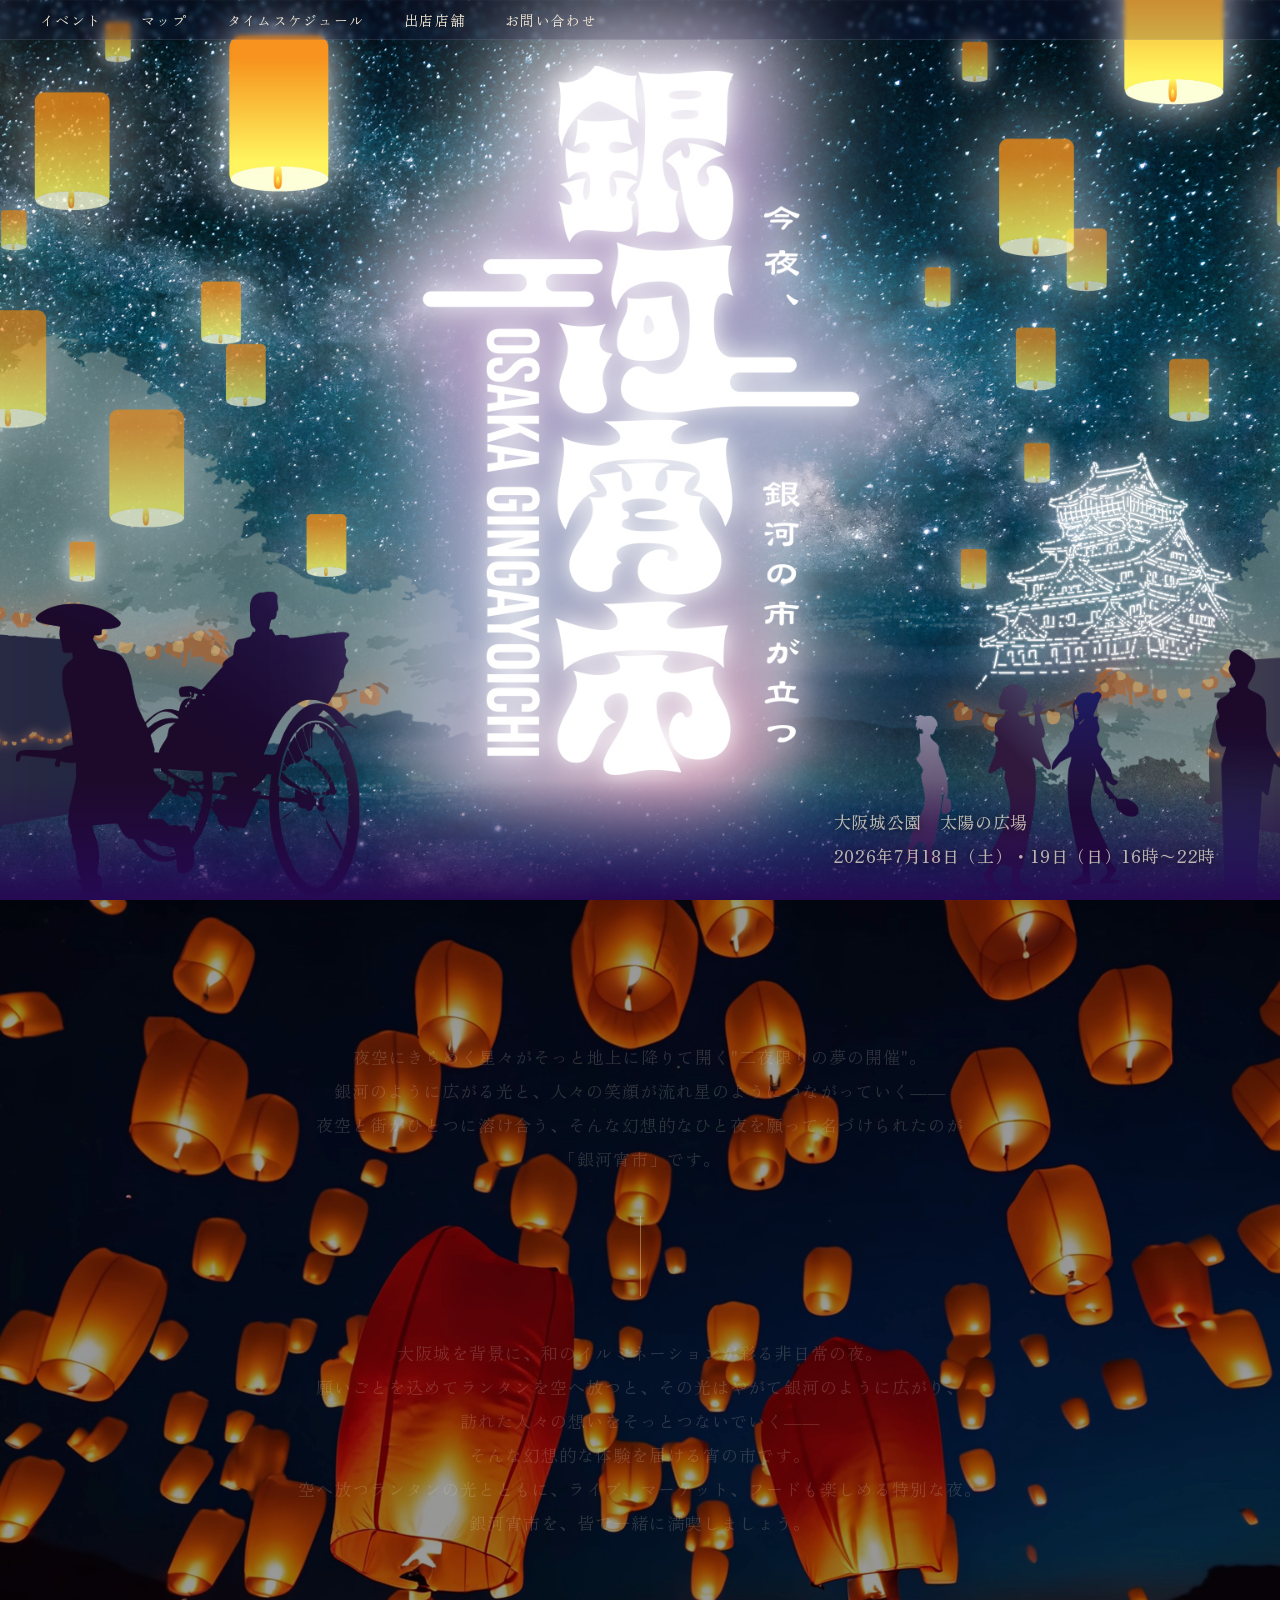
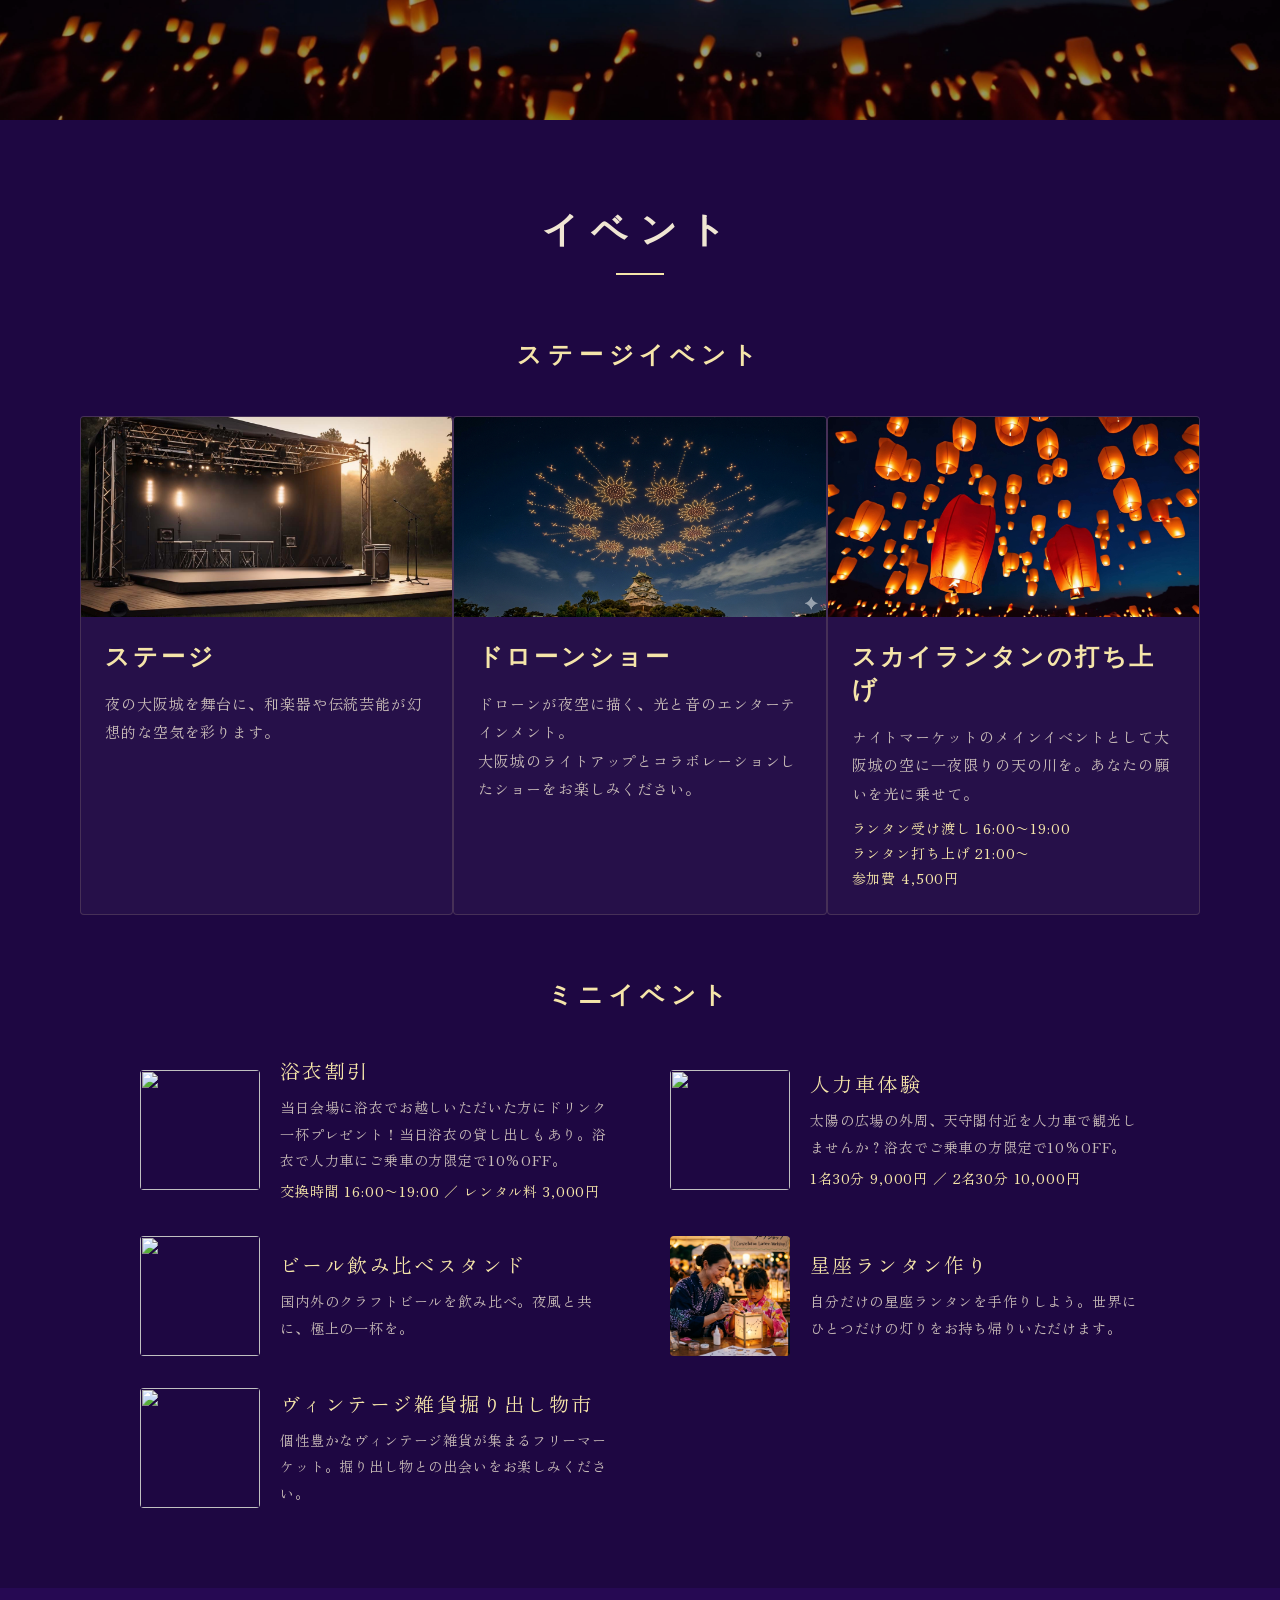
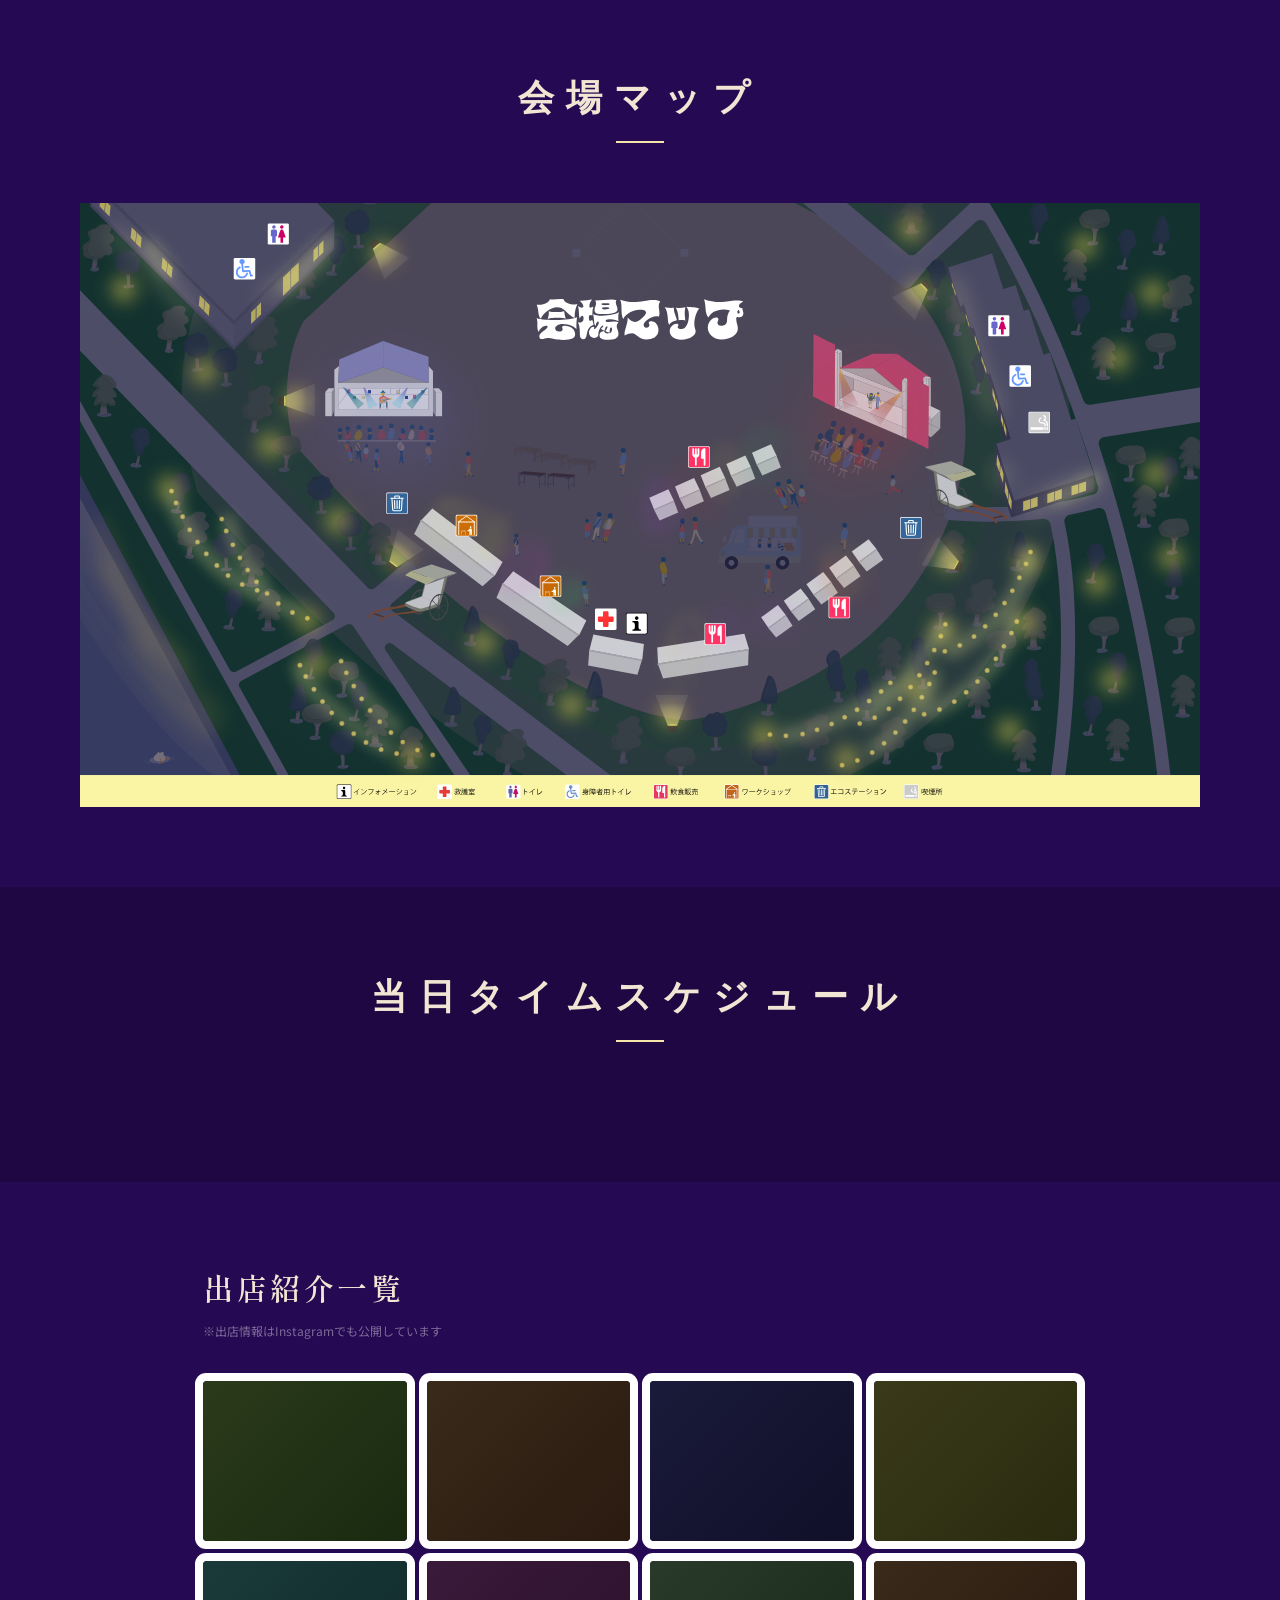
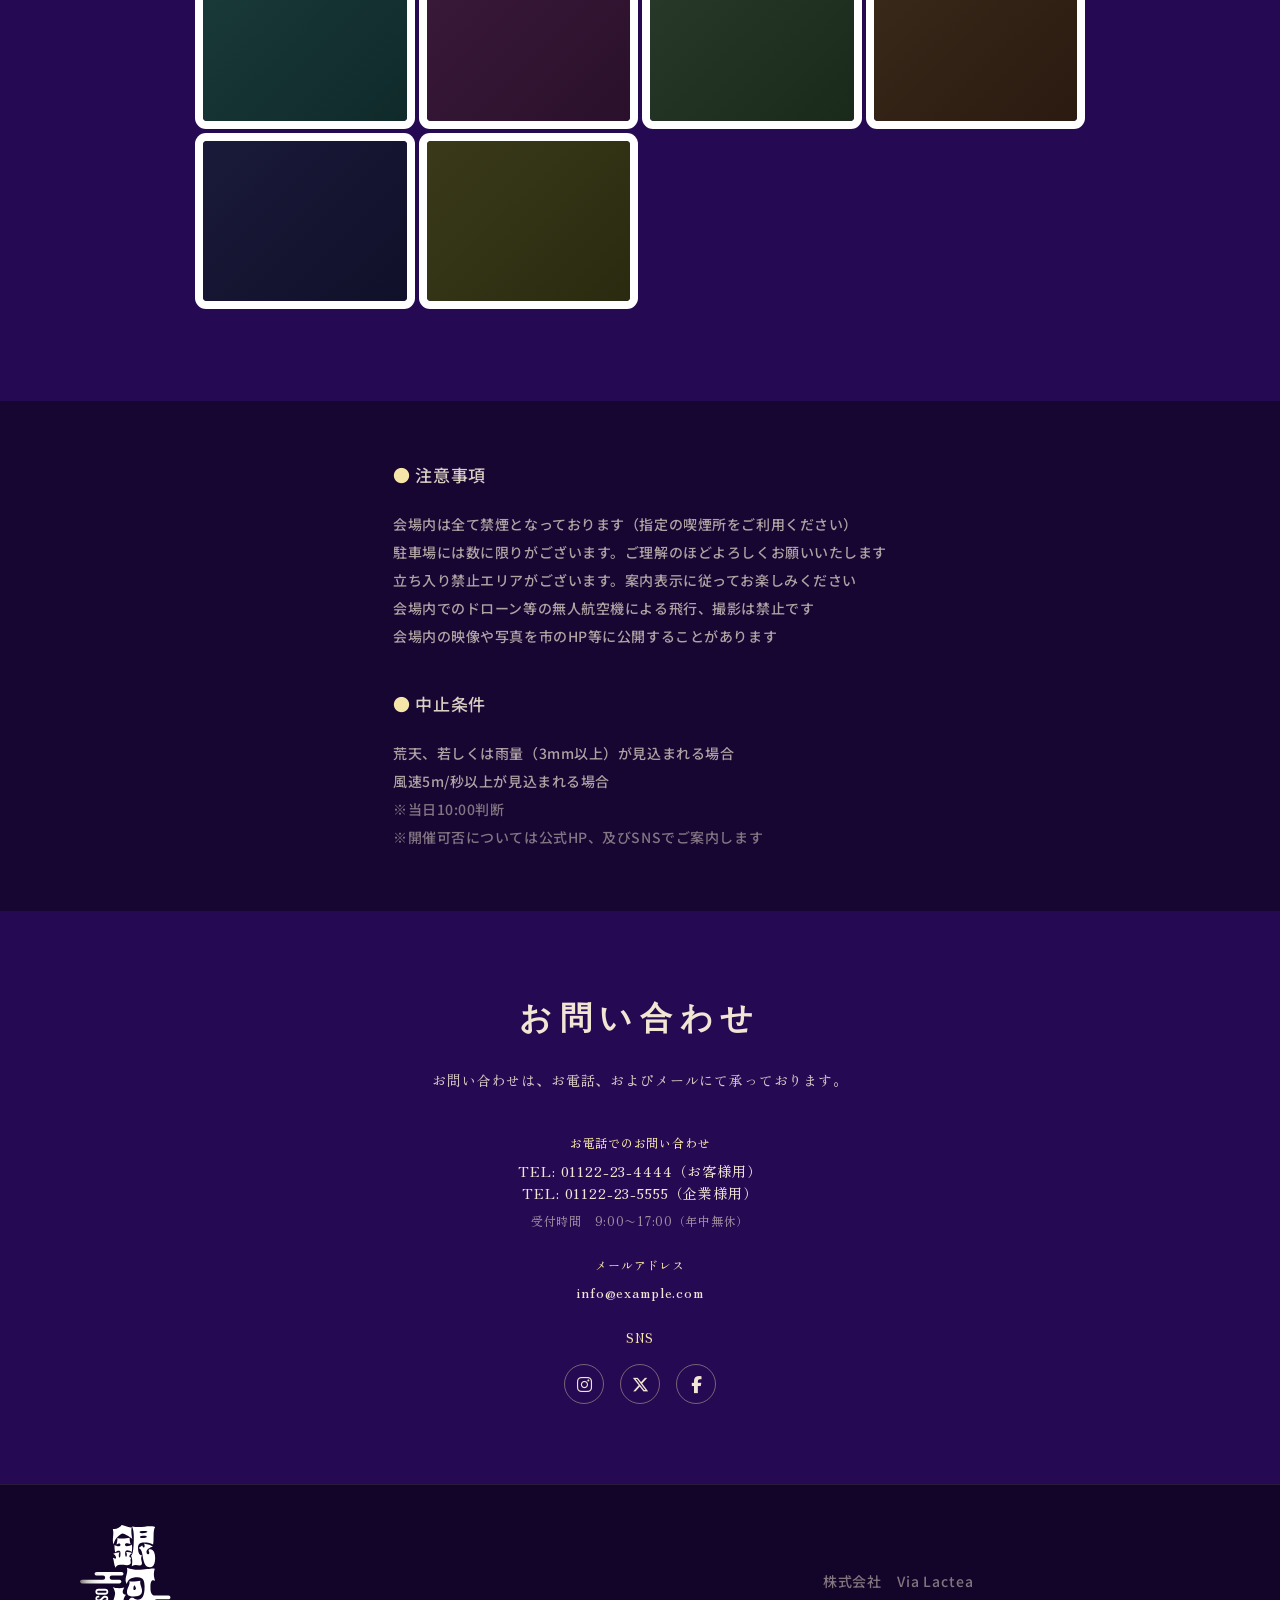
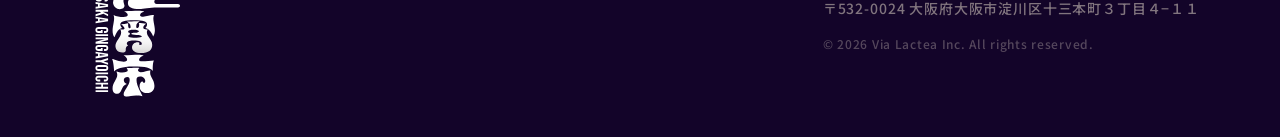
==== commit 1d71fca9: "レスポンシブ対応" ====
--- a/index.html
+++ b/index.html
@@ -30,7 +30,8 @@
   <!-- CSS -->
   <link rel="stylesheet" href="style.css">
   <link rel="stylesheet" href="main.css">
-  
+  <link rel="stylesheet" href="responsive.css">
+
   <!-- JS -->
   <script src="https://cdnjs.cloudflare.com/ajax/libs/gsap/3.12.5/gsap.min.js" defer></script>
   <script src="https://cdnjs.cloudflare.com/ajax/libs/gsap/3.12.5/ScrollTrigger.min.js" defer></script>
@@ -46,9 +47,9 @@
     <nav class="header__nav">
       <ul class="header__nav-list">
         <li class="header__nav-item"><a href="#events" class="header__nav-link">イベント</a></li>
-        <li class="header__nav-item"><a href="#map" class="header__nav-link">マップ</a></li>
-        <li class="header__nav-item"><a href="#schedule" class="header__nav-link">タイムスケジュール</a></li>
-        <li class="header__nav-item"><a href="#shops" class="header__nav-link">出店店舗</a></li>
+        <li class="header__nav-item res--tb"><a href="#map" class="header__nav-link">マップ</a></li>
+        <li class="header__nav-item res--tb"><a href="#schedule" class="header__nav-link">タイムスケジュール</a></li>
+        <li class="header__nav-item res--tb"><a href="#shops" class="header__nav-link">出店店舗</a></li>
         <li class="header__nav-item"><a href="#contact" class="header__nav-link">お問い合わせ</a></li>
       </ul>
     </nav>
@@ -223,8 +224,10 @@
         <span class="section-header__title">会場マップ</span>
         <span class="section-header__bar"></span>
       </div>
-      <div class="map__img"></div>
-      <img src="img/no-image_img.png" alt="">
+      <div class="map__img">
+        <img src="svg/areamap.svg" alt="" class="map__layer">
+        <img src="img/areamap.png" alt="" class="map__layer">
+      </div>
     </div>
   </section>
 
@@ -264,7 +267,6 @@
     <div class="shops__inner">
       <p class="shops__title">出店紹介一覧</p>
       <p class="shops__note">※出店情報はInstagramでも公開しています</p>
-
       <div class="shops__row">
         <div class="shop-item">
           <div class="shop-item__img shop-item__img--1"></div>
@@ -278,8 +280,6 @@
         <div class="shop-item">
           <div class="shop-item__img shop-item__img--4"></div>
         </div>
-      </div>
-      <div class="shops__row">
         <div class="shop-item">
           <div class="shop-item__img shop-item__img--5"></div>
         </div>
@@ -292,8 +292,6 @@
         <div class="shop-item">
           <div class="shop-item__img shop-item__img--8"></div>
         </div>
-      </div>
-      <div class="shops__row shops__row--last">
         <div class="shop-item">
           <div class="shop-item__img shop-item__img--9"></div>
         </div>
--- a/main.css
+++ b/main.css
@@ -314,9 +314,19 @@
   padding-right: var(--inner-padding-pc);
 }
 
-.map__img img {
-  width: 100%;
-  object-fit: cover;
+.map__img {
+  position: relative;
+  aspect-ratio: 3262 / 1758.3;
+  width: 100%;
+  height: auto;
+}
+
+.map__layer {
+  position: absolute;
+  top: 0;
+  left: 0;
+  width: 100%;
+  height: 100%;
 }
 
 /* ======================================== */
@@ -455,6 +465,7 @@
   background: #00000066;
   padding-top: 60px;
   padding-bottom: 60px;
+  padding-inline: 20px;
   text-align: center;
   font-weight: 500;
 }
--- a/responsive.css
+++ b/responsive.css
@@ -0,0 +1,203 @@
+/* ======================================== */
+/* Responsive                               */
+/* PCファースト / max-width                  */
+/* ======================================== */
+
+
+/* ======================================== */
+/* 1200px以下                               */
+/* ======================================== */
+
+@media (max-width: 1200px) {
+
+  /* Events */
+  .events__stage-cards {
+    grid-template-columns: repeat(2, 1fr);
+  }
+
+  .events__mini-list {
+    gap: 24px 40px;
+  }
+
+  /* Shops */
+  .shops__inner {
+    padding-left: var(--inner-padding-pc);
+    padding-right: var(--inner-padding-pc);
+  }
+
+  .shops__row {
+    grid-template-columns: repeat(3, 1fr);
+  }
+
+  /* Event Gallery */
+  .event-gallery__grid {
+    grid-template-columns: repeat(2, 1fr);
+  }
+
+}
+
+
+/* ======================================== */
+/* 768px以下                                */
+/* ======================================== */
+
+@media (max-width: 768px) {
+
+  /* Header */
+  .res--tb {
+    display: none;
+  }
+
+  .header__nav-list {
+    gap: 24px;
+  }
+
+  .header__nav-link {
+    font-size: var(--fs-caption);
+  }
+
+  /* Hero */
+  .hero__meta {
+    bottom: 5%;
+    right: var(--inner-padding-sp);
+  }
+
+  .hero__meta p {
+    font-size: var(--fs-small);
+  }
+
+  /* About */
+  .about__inner {
+    padding: var(--inner-padding-sp);
+  }
+
+  /* Events */
+  .events__inner {
+    padding-left: var(--inner-padding-sp);
+    padding-right: var(--inner-padding-sp);
+  }
+
+  .events__stage-cards {
+    grid-template-columns: 1fr;
+  }
+
+  .events__mini-list {
+    grid-template-columns: 1fr;
+    gap: 24px;
+  }
+
+  /* Map */
+  .map__inner {
+    padding-left: var(--inner-padding-sp);
+    padding-right: var(--inner-padding-sp);
+  }
+
+  /* Schedule */
+  .schedule__inner {
+    padding-left: var(--inner-padding-sp);
+    padding-right: var(--inner-padding-sp);
+  }
+
+  /* Shops */
+  .shops__inner {
+    padding-left: var(--inner-padding-sp);
+    padding-right: var(--inner-padding-sp);
+  }
+
+  .shops__row {
+    grid-template-columns: repeat(2, 1fr);
+  }
+
+  /* Contact */
+  .contact__inner {
+    padding-left: var(--inner-padding-sp);
+    padding-right: var(--inner-padding-sp);
+  }
+
+  /* Footer */
+  .footer__inner {
+    flex-direction: column;
+    align-items: center;
+    gap: 24px;
+    text-align: center;
+  }
+
+  .footer__info {
+    margin-left: 0;
+    text-align: center;
+  }
+
+  /* Event Hero */
+  .event-hero__inner {
+    padding-left: var(--inner-padding-sp);
+    padding-right: var(--inner-padding-sp);
+  }
+
+  /* Event Overview */
+  .event-overview__inner {
+    flex-direction: column;
+    padding-left: var(--inner-padding-sp);
+    padding-right: var(--inner-padding-sp);
+  }
+
+  .event-overview__meta {
+    width: 100%;
+  }
+
+  /* Event Flow */
+  .event-flow__inner {
+    padding-left: var(--inner-padding-sp);
+    padding-right: var(--inner-padding-sp);
+  }
+
+  .event-flow__item {
+    gap: 24px;
+  }
+
+  /* Event Gallery */
+  .event-gallery__inner {
+    padding-left: var(--inner-padding-sp);
+    padding-right: var(--inner-padding-sp);
+  }
+
+}
+
+
+/* ======================================== */
+/* 480px以下                                */
+/* ======================================== */
+
+@media (max-width: 480px) {
+
+  /* Variables */
+  :root {
+    --fs-heading: 28px;
+    --fs-subheading: 20px;
+  }
+
+  /* Events */
+  .mini-event {
+    grid-template-columns: 1fr;
+  }
+
+  .mini-event__img {
+    width: 100%;
+    aspect-ratio: 16 / 9;
+  }
+
+  /* Shops */
+  .shops__row {
+    grid-template-columns: 1fr;
+  }
+
+  /* Event Gallery */
+  .event-gallery__grid {
+    grid-template-columns: 1fr;
+  }
+
+  /* Event Flow */
+  .event-flow__item {
+    gap: 16px;
+  }
+
+}
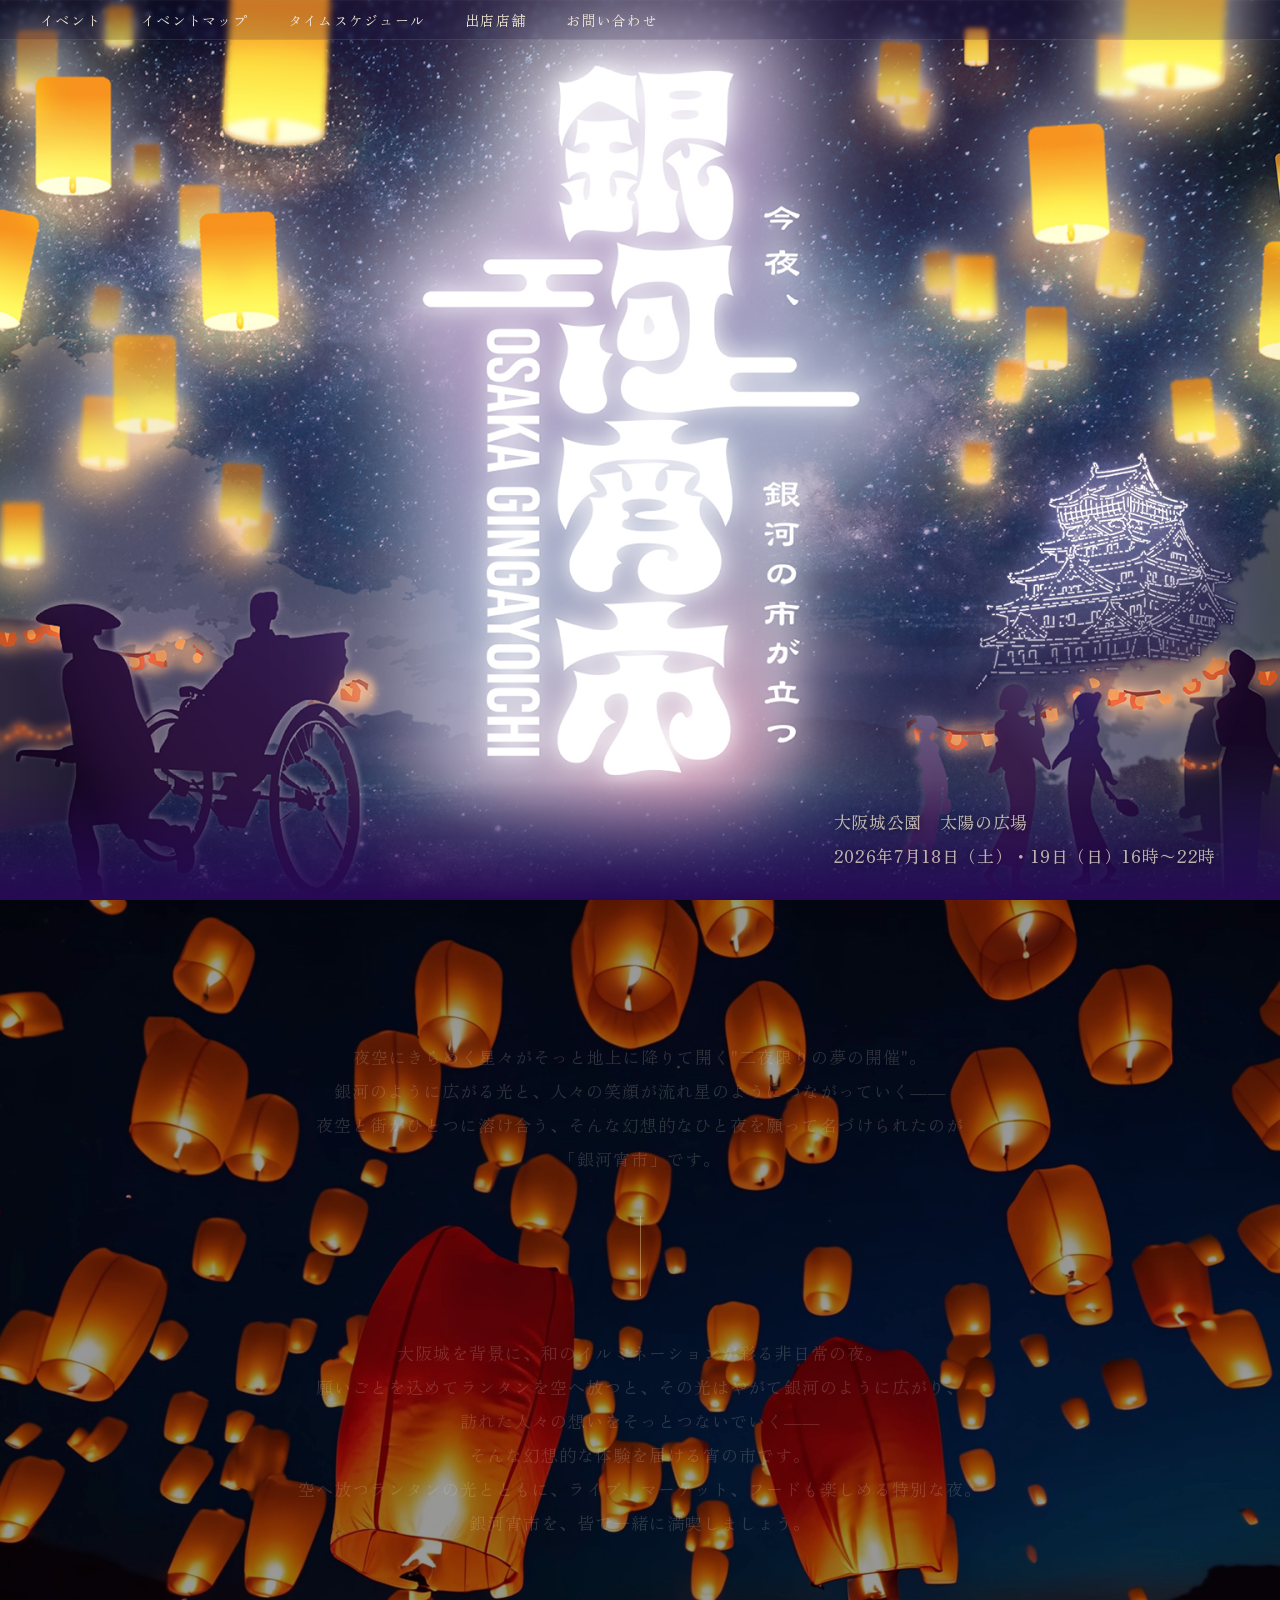
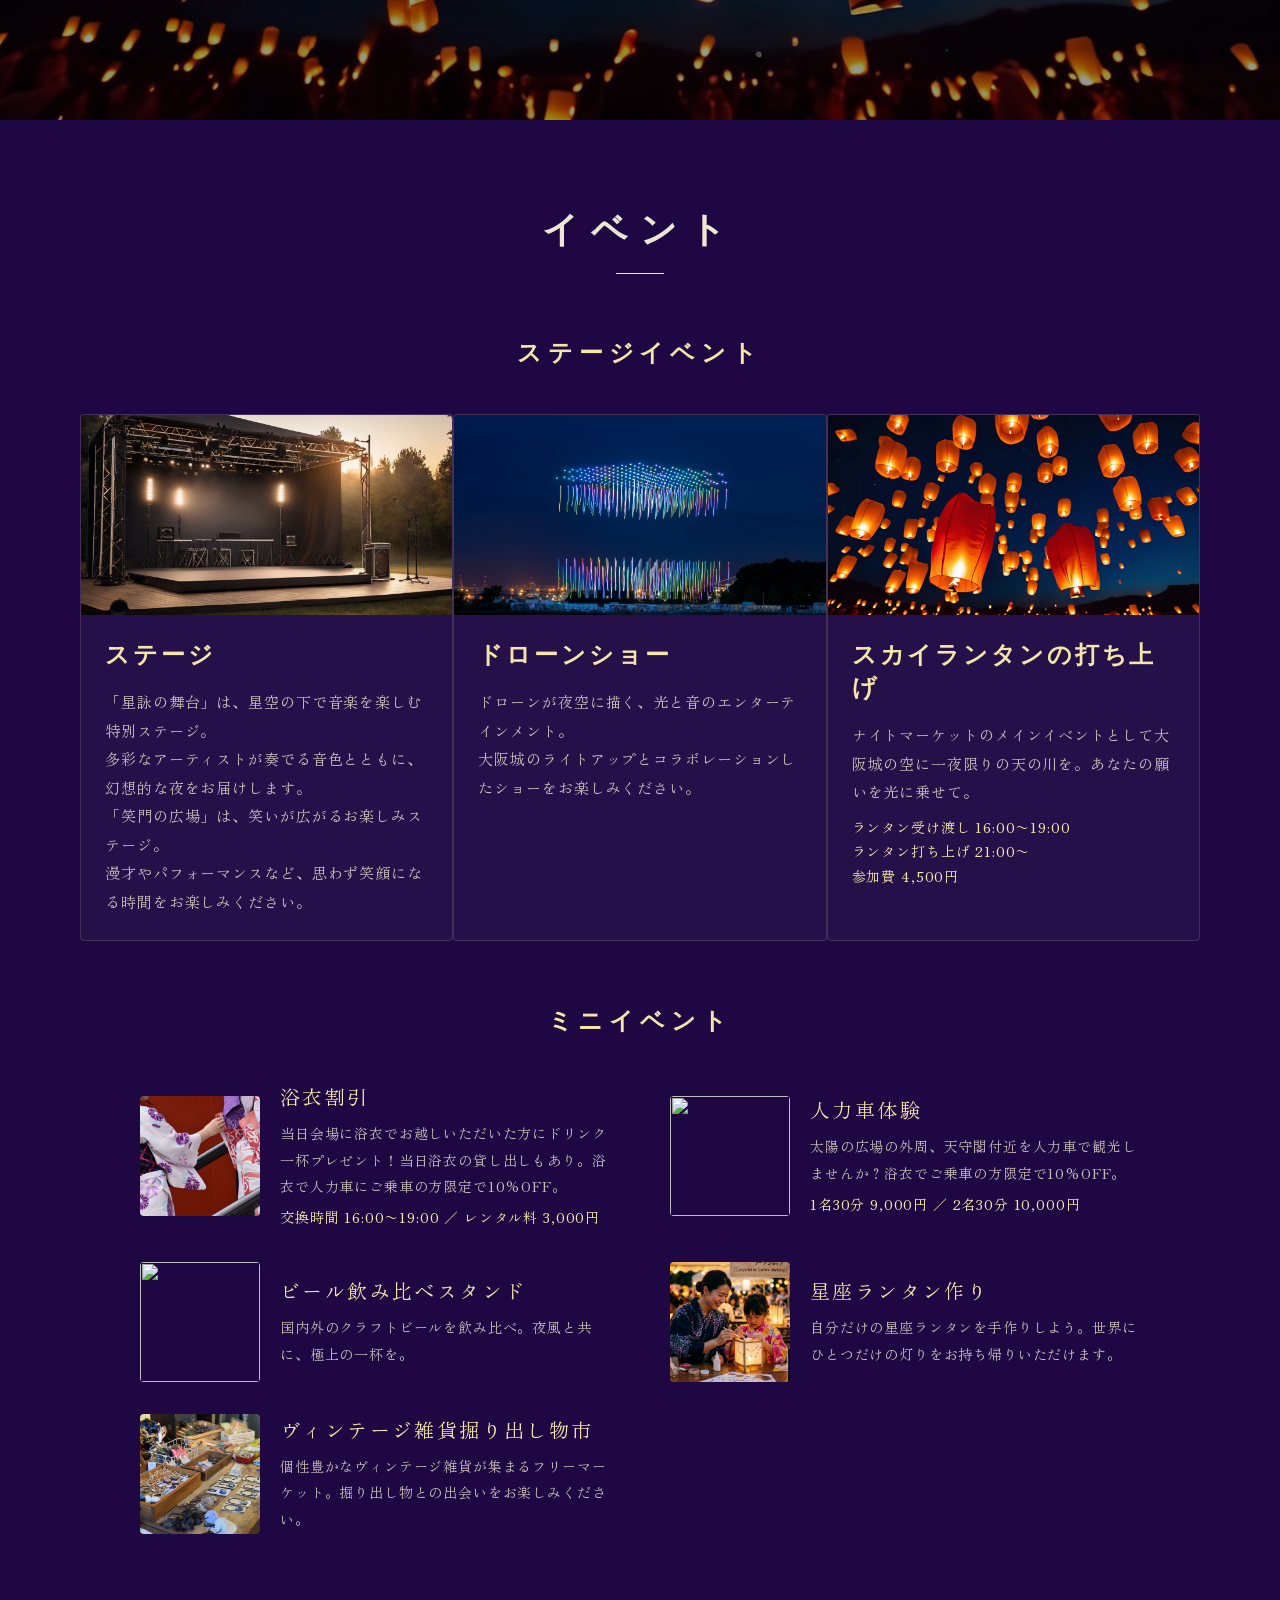
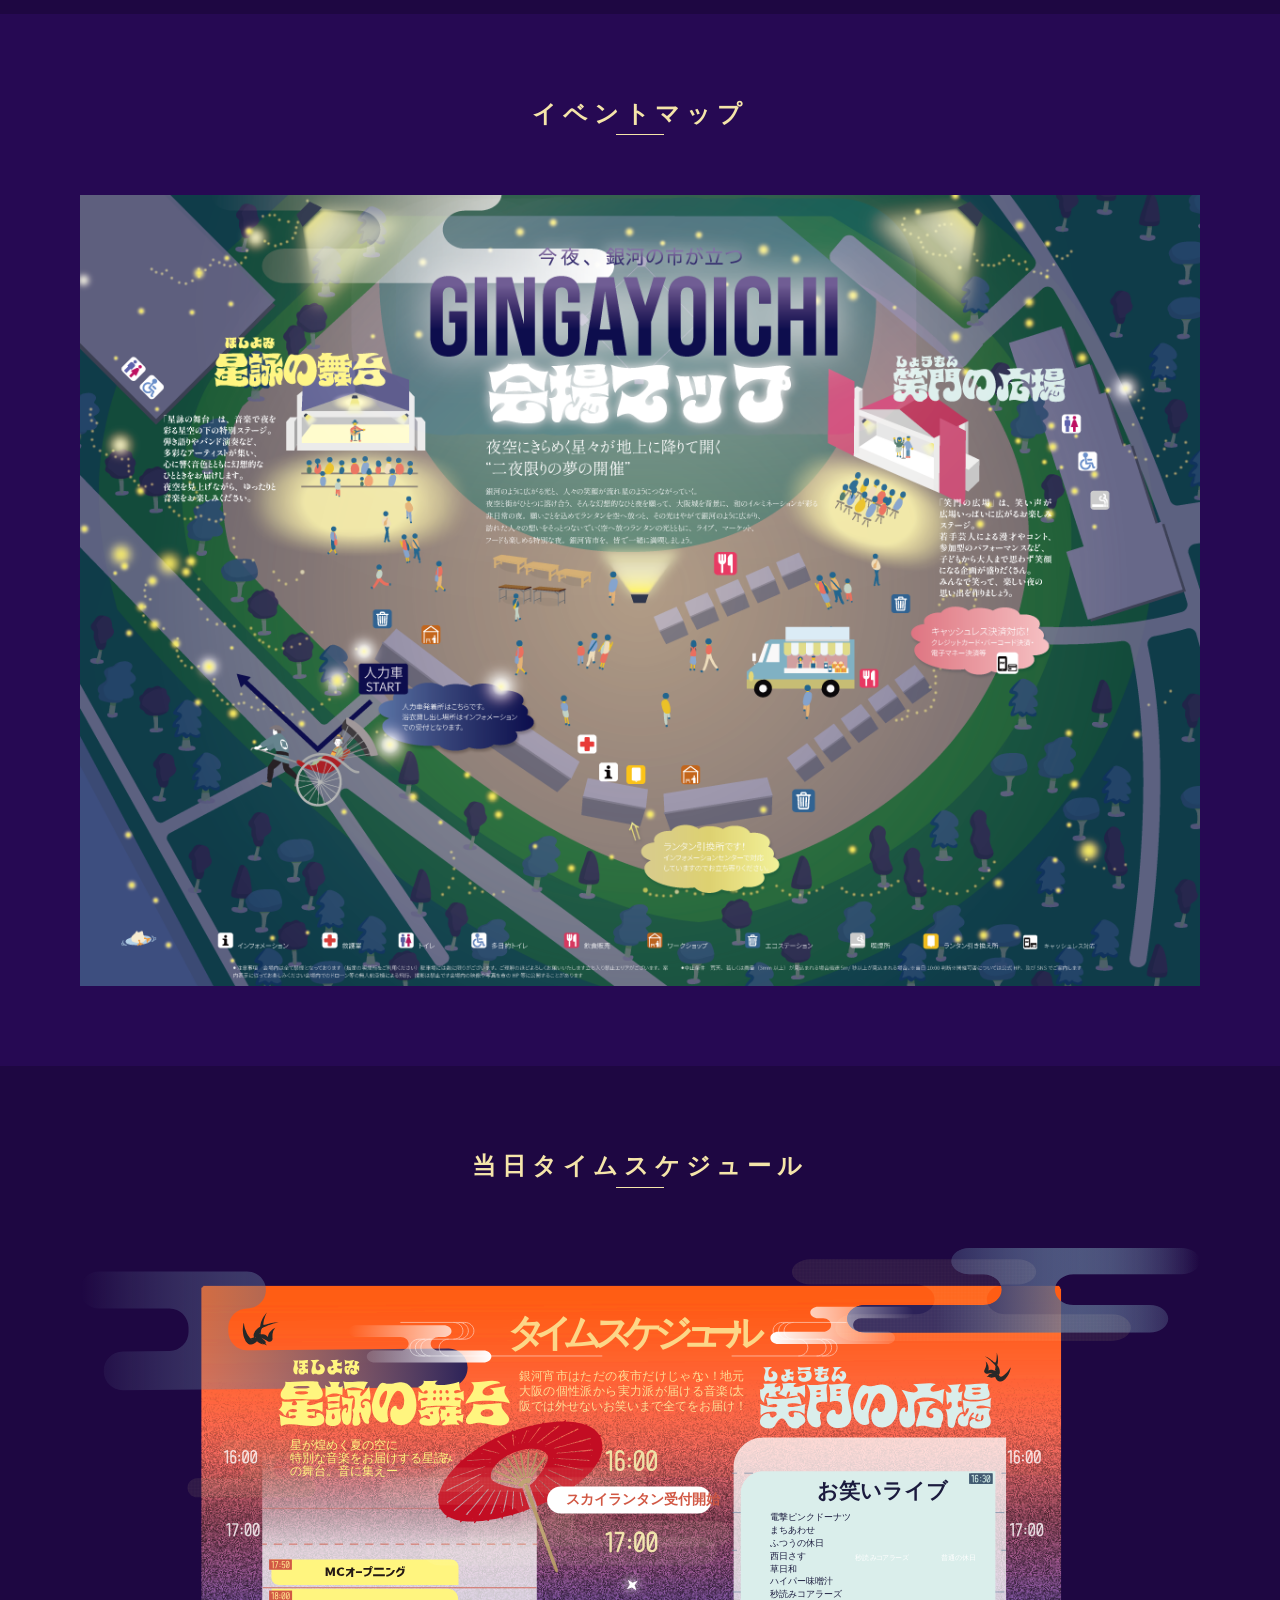
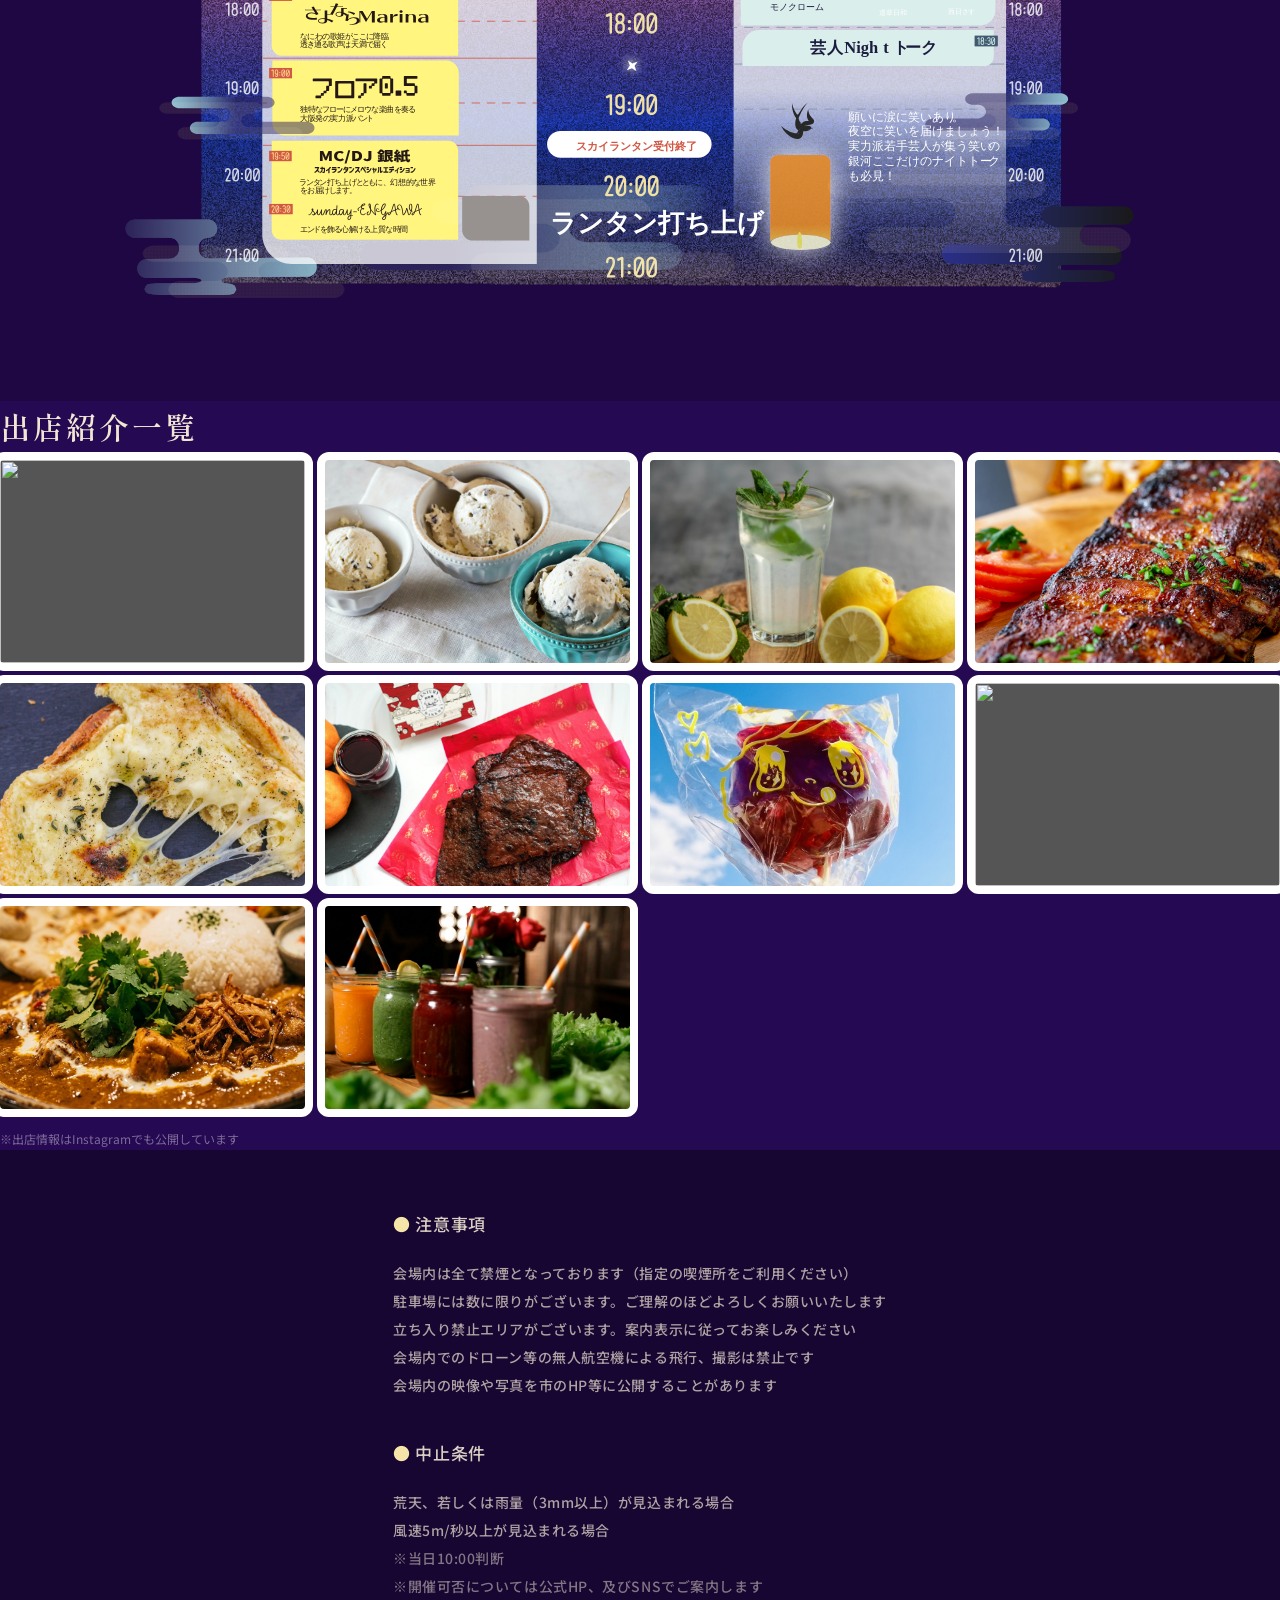
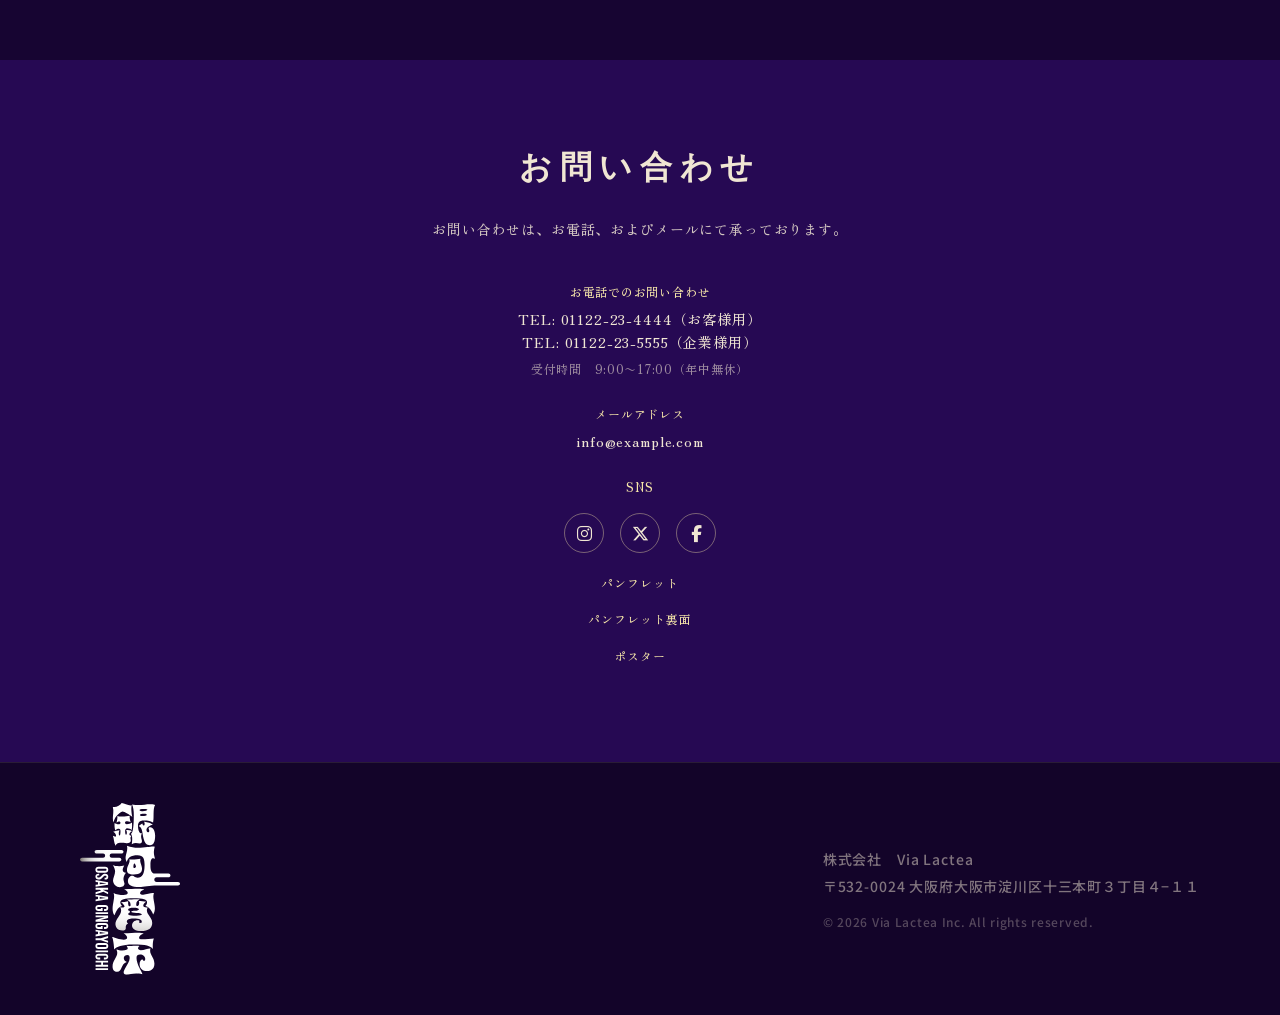
==== commit d87eb6ba: "final" ====
--- a/index.html
+++ b/index.html
@@ -5,14 +5,6 @@
   <meta charset="UTF-8">
   <meta name="viewport" content="width=device-width, initial-scale=1.0">
   <title>銀河宵市-OSAKA GINGAYOICHI-</title>
-
-  <!-- OGP -->
-  <!-- <meta property="og:title" content="銀河宵市-OSAKA GINGAYOICHI-">
-  <meta property="og:type" content="website">
-  <meta property="og:locale" content="ja_JP"> -->
-
-  <!-- Favicon -->
-  <!-- <link rel="icon" href="TBD"> -->
 
   <!-- Font Awesome -->
   <link rel="stylesheet" href="https://cdnjs.cloudflare.com/ajax/libs/font-awesome/6.5.0/css/all.min.css">
@@ -47,7 +39,7 @@
     <nav class="header__nav">
       <ul class="header__nav-list">
         <li class="header__nav-item"><a href="#events" class="header__nav-link">イベント</a></li>
-        <li class="header__nav-item res--tb"><a href="#map" class="header__nav-link">マップ</a></li>
+        <li class="header__nav-item res--tb"><a href="#map" class="header__nav-link">イベントマップ</a></li>
         <li class="header__nav-item res--tb"><a href="#schedule" class="header__nav-link">タイムスケジュール</a></li>
         <li class="header__nav-item res--tb"><a href="#shops" class="header__nav-link">出店店舗</a></li>
         <li class="header__nav-item"><a href="#contact" class="header__nav-link">お問い合わせ</a></li>
@@ -117,17 +109,22 @@
       <p class="events__label">ステージイベント</p>
       <div class="events__stage-cards">
 
-        <a href="event-detail.html" class="stage-card">
+        <a href="event-stage.html" class="stage-card">
           <div class="stage-card__img stage-card__img--stage">
             <img src="img/stage.jpg" alt="">
           </div>
           <div class="stage-card__body">
             <p class="stage-card__title">ステージ</p>
-            <p class="stage-card__desc">夜の大阪城を舞台に、和楽器や伝統芸能が幻想的な空気を彩ります。</p>
-          </div>
-        </a>
-
-        <a href="event-detail.html" class="stage-card">
+            <p class="stage-card__desc">
+              「星詠の舞台」は、星空の下で音楽を楽しむ特別ステージ。<br>
+              多彩なアーティストが奏でる音色とともに、幻想的な夜をお届けします。<br>
+              「笑門の広場」は、笑いが広がるお楽しみステージ。<br>
+              漫才やパフォーマンスなど、思わず笑顔になる時間をお楽しみください。<br>
+            </p>
+          </div>
+        </a>
+
+        <a href="event-drone.html" class="stage-card">
           <div class="stage-card__img stage-card__img--drone">
             <img src="img/drone.jpg" alt="">
           </div>
@@ -155,7 +152,7 @@
 
         <a href="event-detail.html" class="mini-event">
           <div class="mini-event__img">
-            <img src="img/yukata.jpeg" alt="">
+            <img src="img/yukata.jpg" alt="">
           </div>
           <div class="mini-event__body">
             <p class="mini-event__title">浴衣割引</p>
@@ -197,7 +194,7 @@
 
         <a href="event-detail.html" class="mini-event">
           <div class="mini-event__img">
-            <img src="img/anteque.jpg" alt="">
+            <img src="img/vintage.jpg" alt="">
           </div>
           <div class="mini-event__body">
             <p class="mini-event__title">ヴィンテージ雑貨掘り出し物市</p>
@@ -221,12 +218,11 @@
     </div>
     <div class="map__inner">
       <div class="section-header">
-        <span class="section-header__title">会場マップ</span>
+        <span class="events__label">イベントマップ</span>
         <span class="section-header__bar"></span>
       </div>
       <div class="map__img">
-        <img src="svg/areamap.svg" alt="" class="map__layer">
-        <img src="img/areamap.png" alt="" class="map__layer">
+        <img src="img/areamap.png" alt="">
       </div>
     </div>
   </section>
@@ -244,11 +240,11 @@
     </div>
     <div class="schedule__inner">
       <div class="section-header">
-        <span class="section-header__title">当日タイムスケジュール</span>
+        <span class="events__label">当日タイムスケジュール</span>
         <span class="section-header__bar"></span>
       </div>
       <div class="schedule__img">
-        <img src="svg/timescedule.svg" alt="">
+        <img src="svg/ts__2.svg" alt="">
       </div>
     </div>
   </section>
@@ -258,51 +254,140 @@
   <!-- ======================================== -->
   <!-- Shops -->
   <!-- ======================================== -->
-  <section class="shops" id="shops">
-    <div class="ambient-layer" aria-hidden="true">
-      <div class="cloud cloud--right">
-        <img src="svg/cloud2.svg" alt="">
-      </div>
-    </div>
-    <div class="shops__inner">
-      <p class="shops__title">出店紹介一覧</p>
-      <p class="shops__note">※出店情報はInstagramでも公開しています</p>
-      <div class="shops__row">
-        <div class="shop-item">
-          <div class="shop-item__img shop-item__img--1"></div>
-        </div>
-        <div class="shop-item">
-          <div class="shop-item__img shop-item__img--2"></div>
-        </div>
-        <div class="shop-item">
-          <div class="shop-item__img shop-item__img--3"></div>
-        </div>
-        <div class="shop-item">
-          <div class="shop-item__img shop-item__img--4"></div>
-        </div>
-        <div class="shop-item">
-          <div class="shop-item__img shop-item__img--5"></div>
-        </div>
-        <div class="shop-item">
-          <div class="shop-item__img shop-item__img--6"></div>
-        </div>
-        <div class="shop-item">
-          <div class="shop-item__img shop-item__img--7"></div>
-        </div>
-        <div class="shop-item">
-          <div class="shop-item__img shop-item__img--8"></div>
-        </div>
-        <div class="shop-item">
-          <div class="shop-item__img shop-item__img--9"></div>
-        </div>
-        <div class="shop-item">
-          <div class="shop-item__img shop-item__img--10"></div>
-        </div>
-        <div class="shop-item shop-item--empty"></div>
-        <div class="shop-item shop-item--empty"></div>
-      </div>
-    </div>
-  </section>
+  <!--03/24阿部　ここから-->
+  <!-- 出店紹介 -->
+  <section class="shops-section">
+    <div class="section-inner">
+      <div class="shops-title">出店紹介一覧</div>
+
+      <!--ショップグリッド１-->
+      <div class="shops-grid">
+
+
+        <div class="shop-img "><img src="img/octopus.jpg" alt="">
+          <div class="mask">
+            <div class="caption">当店自慢のたこ焼きを醤油、ポン酢など様々な調味料でお楽しみいただけます。テイクアウトもご利用いただけます。<br>
+              <br>
+              たこや【飲食店】
+              大阪市浪速区恵美須東
+              TEL. 06-8195-2635
+            </div>
+          </div>
+        </div>
+
+        <div class="shop-img "><img src="img/3ice.jpg" alt="">
+          <div class="mask">
+            <div class="caption">削りイチゴ・削りフルーツを使用した
+              アイスクリームです。
+              （バニラアイスに削りフルーツを使用）<br>
+              <br>
+              夜アイス専門店【アイスクリーム専門店】
+              大阪市天王寺区茶臼山町1丁目
+              TEL. 06-1457-2984
+            </div>
+          </div>
+        </div>
+        <div class="shop-img "><img src="img/lemonade juice.jpg" alt="">
+          <div class="mask">
+            <div class="caption">エディブルフラワー（食用花を浮かせた
+              度数控えめのカクテルが人気のカフェです。
+              家族連れでのご来店大歓迎です。<br>
+              <br>
+              こよい【カフェ＆バー】
+              大阪府大阪市北区堂島2丁目
+              TEL. 06-3026-8917
+            </div>
+          </div>
+        </div>
+        <div class="shop-img "><img src="img/spareribs2.jpg" alt="">
+          <div class="mask">
+            <div class="caption">素材にこだわった「薪焼きスペアリブ」はテイクアウト限定メニューです。ワインやビールのお供にいかがでしょうか。<br>
+              <br>
+              ローストアンドグロウ【飲食店】
+              大阪市福島区福島7丁目
+              TEL. 06-2847-6103
+            </div>
+          </div>
+        </div>
+      </div>
+
+      <!--ショップグリッド２-->
+
+      <div class="shops-grid">
+
+        <div class="shop-img "><img src="img/2cheese toast.jpg" alt="">
+          <div class="mask">
+            <div class="caption">
+              モッツァレラチーズを使ったチーズトースト！
+              チーズがどこまで伸びるのか？是非映えるお写真を撮ってみてください。<br>
+              <br>
+              フローラ・ベイク・ショップ【ベーカリー】
+              大阪市西区京町堀京町ビル2F 1-6-15
+              TEL. 06-3984-1876
+            </div>
+          </div>
+        </div>
+        <div class="shop-img "><img src="img/lerky.jpg" alt="">
+          <div class="mask">
+            <div class="caption">当店の看板メニュー、「エスニック・ポーク・ジャーキー」
+              をクラフト紙のジップ袋に店舗カラーの袋に入れて提供いたします。<br>
+              <br>
+              エイトピーエム【飲食店】
+              大阪府中津3丁目
+              TEL.080-2598-2479
+            </div>
+          </div>
+        </div>
+        <div class="shop-img "><img src="img/2app_s.jpg" alt="">
+          <div class="mask">
+            <div class="caption">飴の表面が光を反射してキラキラ（天使の輪）
+              しつつ、キャラクターの可愛さで「映え」と
+              「癒し」を両立させた飴です。<br>
+              <br>
+              シュガー・スピン【お菓子専門店】
+              大阪府中央区心斎橋1丁目
+              TEL. 06-1539-7248
+            </div>
+          </div>
+        </div>
+        <div class="shop-img "><img src="img/icing cookies.jpg" alt="">
+          <div class="mask">
+            <div class="caption">エディブルフラワーのアイシングクッキーと透明なスリム缶（シーリング缶）に入ったプリンはお子様に大人気です。<br>
+              <br>
+              ルミナ・ヤード【洋菓子店】
+              大阪府中崎町中崎商店街
+              TEL. 06-2398-5149
+            </div>
+          </div>
+        </div>
+      </div>
+      <!--div終わり-->
+      <div class="shops-grid">
+        <div class="shop-img "><img src="img/calais.ai.png" alt="">
+          <div class="mask">
+            <div class="caption">おつまみカレー（ごはんはなく、３種類のカレールーをカップにいれて提供。飲み比べができます）が人気です。<br>
+              <br>
+              カレーと灯火【飲食店】
+              大阪市西区立売堀3丁目
+              TEL. 06-5304-9823
+            </div>
+          </div>
+        </div>
+
+        <div class="shop-img "><img src="img/smoothie.jpg" alt="">
+          <div class="mask">
+            <div class="caption">>その場で絞るため、果物の味をそのままお楽しみいただけます。期間限定でパイン＆ココナッツスムージーを提供しております。<br>
+              —
+              ジェイス【カフェ】
+              大阪市西区北堀江安倍ビル1F 1-6-12
+              TEL. 06-8194-2701</div>
+          </div>
+        </div>
+      </div>
+      <p class="shops-note">※出店情報はInstagramでも公開しています</p>
+      <!-- section_inner 終わり -->
+  </section>
+  <!--03/24阿部 ここまで-->
 
   <!-- ======================================== -->
   <!-- Notice -->
@@ -362,6 +447,10 @@
           <i class="fa-brands fa-facebook-f"></i>
         </a>
       </div>
+
+      <div><a href="pamphlet_omote.pdf" target="_blank" class="contact__sns-label">パンフレット</a></div>
+      <div><a href="panf-ura.pdf" target="_blank" class="contact__sns-label">パンフレット裏面</a></div>
+      <div><a href="poster.pdf" target="_blank" class="contact__sns-label">ポスター</a></div>
     </div>
   </section>
 
--- a/style.css
+++ b/style.css
@@ -142,7 +142,7 @@
 .section-header__bar {
   display: block;
   width: 48px;
-  height: 2px;
+  height: 0.25px;
   background: var(--color-accent);
   margin-right: auto;
   margin-left: auto;
--- a/main.css
+++ b/main.css
@@ -356,7 +356,22 @@
 /* ======================================== */
 /* Shops */
 /* ======================================== */
-
+/*0327add*/
+.shops-title {
+  font-size: 30px;
+  font-weight: 600;
+  font-family: 'Shippori Mincho', serif;
+  letter-spacing: 3px;
+  margin-bottom: 8px;
+  text-align: left;
+}
+
+.shops-grid {
+  display: grid;
+  grid-template-columns: repeat(4, 1fr);
+  gap: 20px;
+  margin-bottom: 20px;
+}
 .shops {
   padding-top: 80px;
   padding-bottom: 80px;
@@ -374,13 +389,12 @@
   font-size: 30px;
   font-weight: 600;
   font-family: 'Shippori Mincho', serif;
-  letter-spacing: var(--ls-wide);
+  letter-spacing: 3px;
   margin-bottom: 8px;
   text-align: left;
 }
 
 .shops__note {
-  font-size: var(--fs-caption);
   color: #ffffff66;
   font-family: 'Noto Sans JP', sans-serif;
   margin-bottom: 40px;
@@ -400,7 +414,7 @@
 .shop-item {
   border-radius: 4px;
   overflow: hidden;
-  box-shadow: 0 0 0 8px var(--color-white);
+  box-shadow: 0 0 0 8px white;
 }
 
 .shop-item--empty {
@@ -416,44 +430,73 @@
   justify-content: center;
 }
 
-.shop-item__img--1 {
-  background: linear-gradient(135deg, #2a3a1a, #1a2a10);
-}
-
-.shop-item__img--2 {
-  background: linear-gradient(135deg, #3a2a1a, #2a1a10);
-}
-
-.shop-item__img--3 {
-  background: linear-gradient(135deg, #1a1a3a, #10102a);
-}
-
-.shop-item__img--4 {
-  background: linear-gradient(135deg, #3a3a1a, #2a2a10);
-}
-
-.shop-item__img--5 {
-  background: linear-gradient(135deg, #1a3a3a, #102a2a);
-}
-
-.shop-item__img--6 {
-  background: linear-gradient(135deg, #3a1a3a, #2a102a);
-}
-
-.shop-item__img--7 {
-  background: linear-gradient(135deg, #2a3a2a, #1a2a1a);
-}
-
-.shop-item__img--8 {
-  background: linear-gradient(135deg, #3a2a1a, #2a1a10);
-}
-
-.shop-item__img--9 {
-  background: linear-gradient(135deg, #1a1a3a, #10102a);
-}
-
-.shop-item__img--10 {
-  background: linear-gradient(135deg, #3a3a1a, #2a2a10);
+.shop-item__img--1  { background: linear-gradient(135deg, #2a3a1a, #1a2a10); }
+.shop-item__img--2  { background: linear-gradient(135deg, #3a2a1a, #2a1a10); }
+.shop-item__img--3  { background: linear-gradient(135deg, #1a1a3a, #10102a); }
+.shop-item__img--4  { background: linear-gradient(135deg, #3a3a1a, #2a2a10); }
+.shop-item__img--5  { background: linear-gradient(135deg, #1a3a3a, #102a2a); }
+.shop-item__img--6  { background: linear-gradient(135deg, #3a1a3a, #2a102a); }
+.shop-item__img--7  { background: linear-gradient(135deg, #2a3a2a, #1a2a1a); }
+.shop-item__img--8  { background: linear-gradient(135deg, #3a2a1a, #2a1a10); }
+.shop-item__img--9  { background: linear-gradient(135deg, #1a1a3a, #10102a); }
+.shop-item__img--10 { background: linear-gradient(135deg, #3a3a1a, #2a2a10); }
+
+/*03/24 阿部ここから*/
+ .shop-img {
+  width: 100%;
+  aspect-ratio: 3 / 2;/*幅*/
+  background: #555;
+  border-radius: 4px;
+  outline: 8px solid white;
+  position:		relative;	/* 相対位置指定 */
+} 
+.shop-img .caption{
+  font-size:		90%;
+	text-align: 		center;
+	padding-top:		0px;
+	color:			#fff;
+}
+.shop-img .mask {
+	width:			100%;
+	height:			100%;
+ 	position:		absolute;	/* 絶対位置指定 */
+	top:			0;
+	left:			0;
+	opacity:		0;	/* マスクを表示しない */
+	background-color:	rgba(0,0,0,0.4);	/* マスクは半透明 */
+	-webkit-transition:	all 0.2s ease;
+	transition:		all 0.2s ease;
+}
+.shop-img:hover .mask {
+	opacity:		1;	/* マスクを表示する */
+}
+.shop-img img{
+    width: 100%;
+height: 100%;
+object-fit:cover ;/*枠内の画像の大きさ変更*/
+vertical-align: bottom;/*枠内の画像の余白をなくせる*/
+}
+.caption {
+  /*幅を制限して中央ぞろえ*/
+  max-width: 85%;
+  margin: 0 auto;
+  text-align: center;
+  font-size: 4px; /* ←小さくする */
+  line-height: 1.0; /* ←読みやすく */
+}
+.mask {
+  display: flex;
+  justify-content: center;
+  align-items: center;
+  text-align: center;
+}
+/*03/24阿部ここまで*/
+/*画像の下の枠*/
+.shops-note {
+  font-size: 12px;
+  color: rgba(255, 255, 255, 0.40);
+  font-family: 'Noto Sans JP', sans-serif;
+  margin-top: 16px;
 }
 
 
@@ -584,6 +627,7 @@
   display: flex;
   gap: 16px;
   justify-content: center;
+  margin-bottom: 20px;
 }
 
 .contact__sns-btn {
